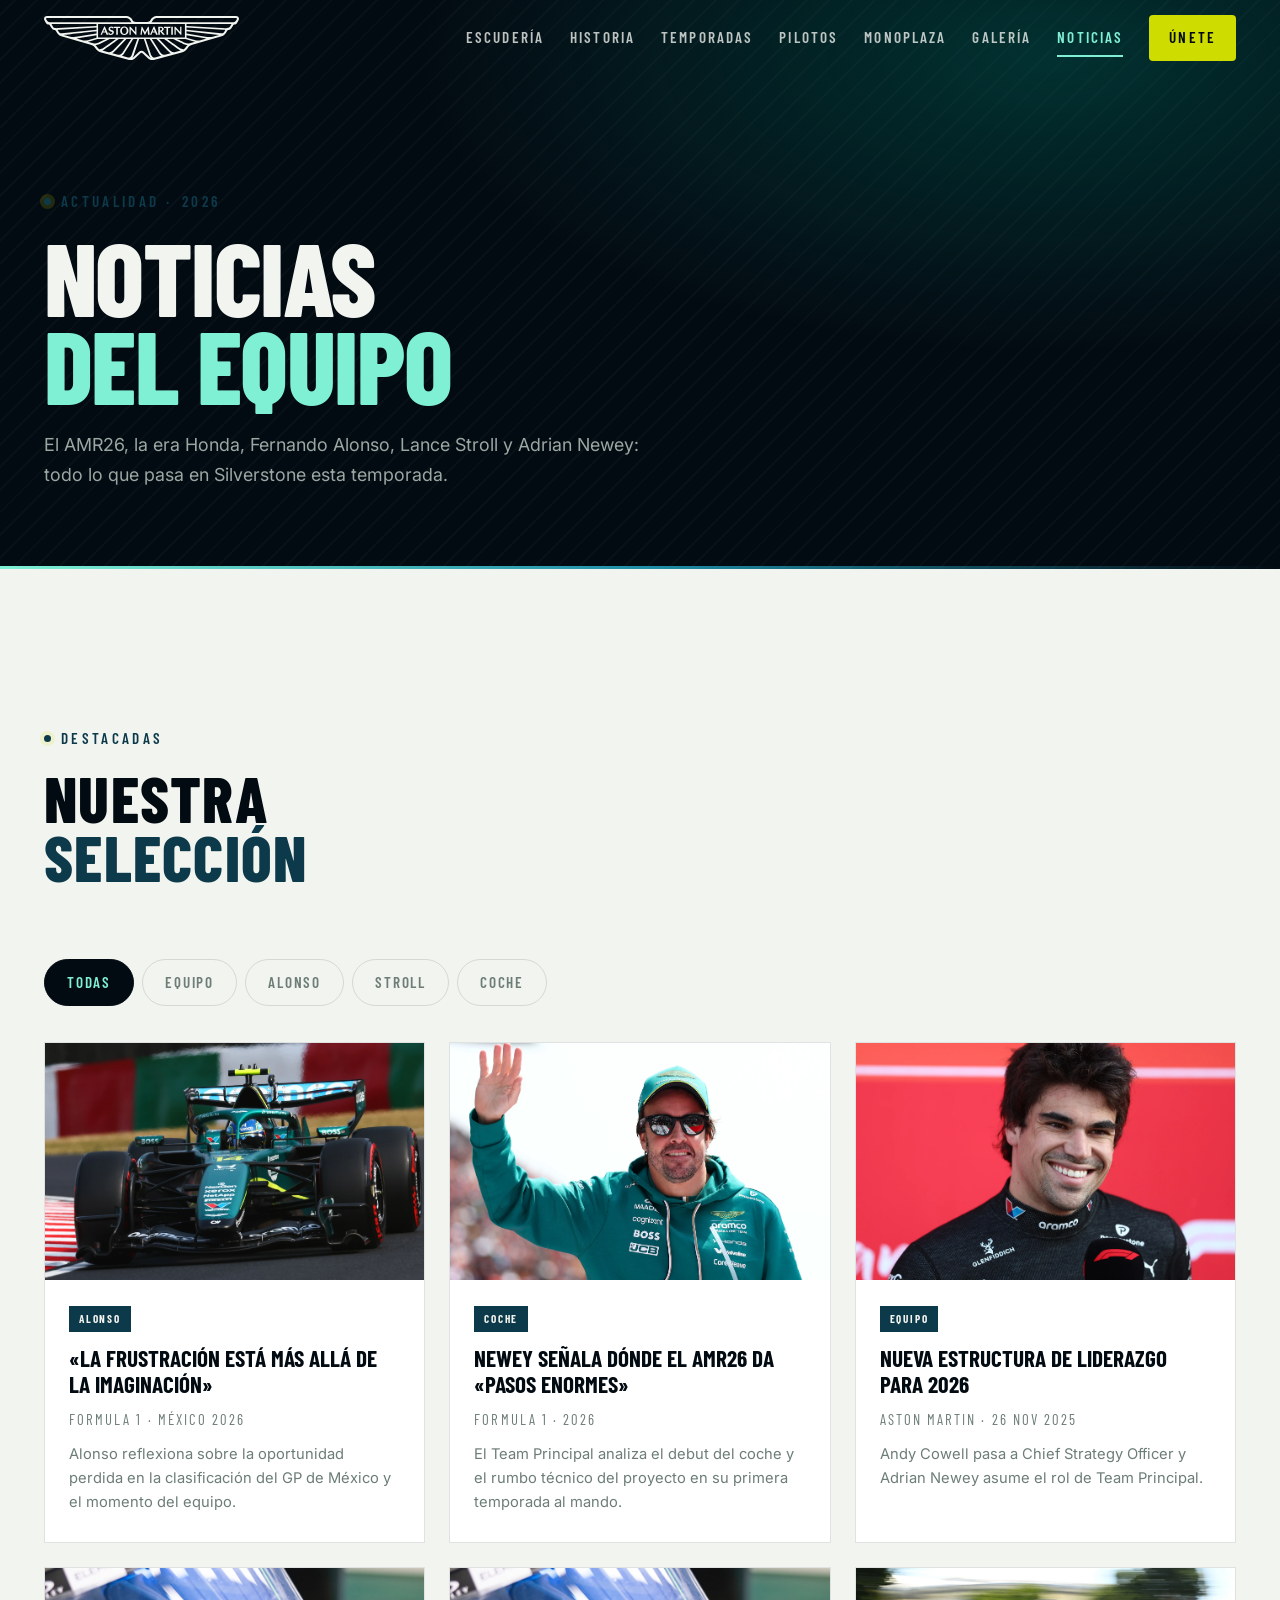
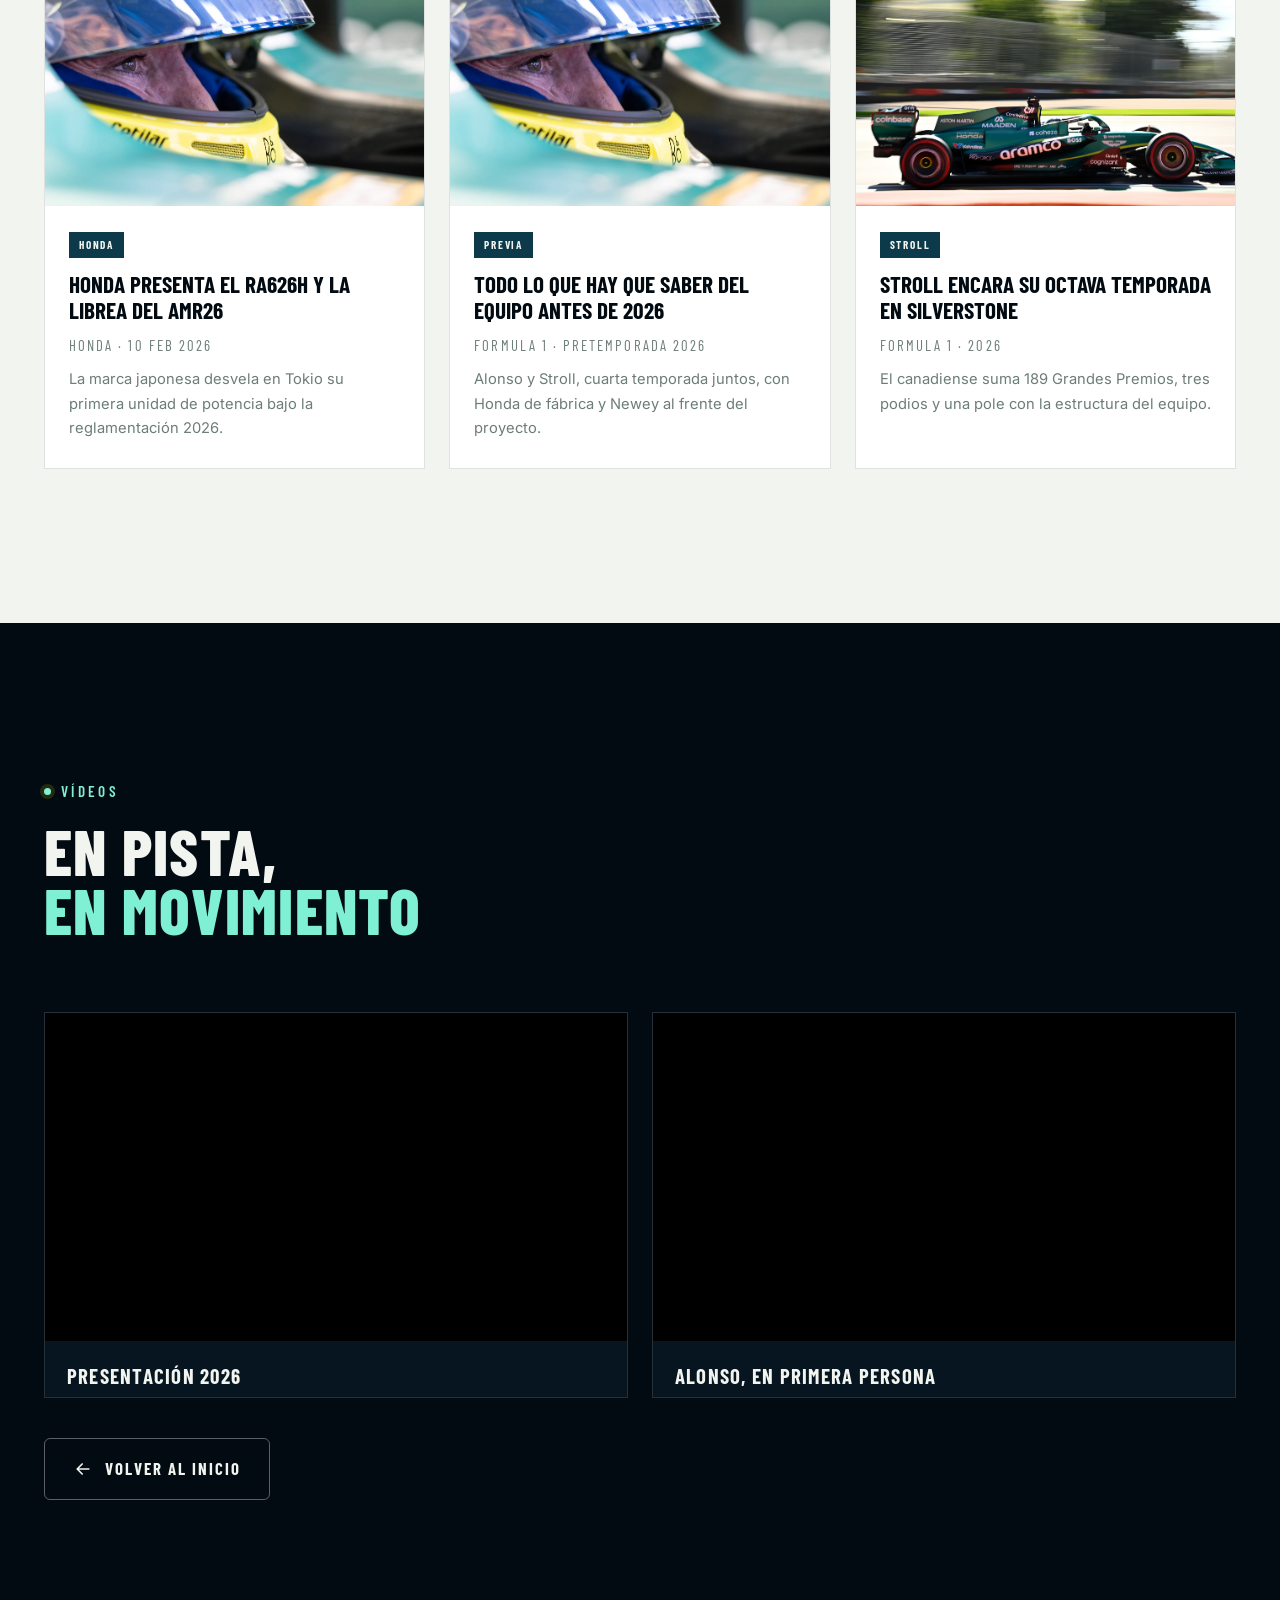
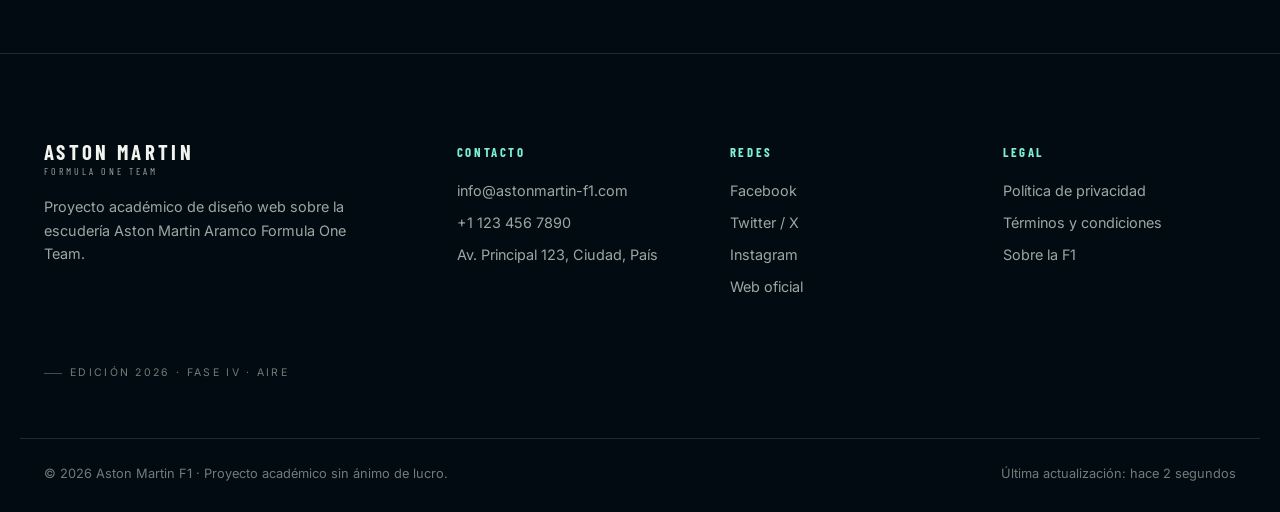
==== src/noticias.html @ 34d88cf3 "Momentos: videos oficiales concretos y sin botones de busqueda" ====
<!doctype html>
<html lang="es">
  <head>
    <meta charset="UTF-8" />
    <meta name="viewport" content="width=device-width, initial-scale=1.0" />
    <meta name="theme-color" content="#04120F" />
    <meta
      name="description"
      content="Actualidad de Aston Martin en la Fórmula 1 2026: el AMR26, Fernando Alonso, Lance Stroll, Honda y Adrian Newey."
    />
    <link rel="canonical" href="https://astonmartin-f1-team.vercel.app/noticias.html" />
    <meta property="og:type" content="website" />
    <meta property="og:site_name" content="Aston Martin F1 Team" />
    <meta property="og:locale" content="es_ES" />
    <meta property="og:title" content="Noticias 2026 — Aston Martin F1 Team" />
    <meta property="og:description" content="Últimas noticias de Aston Martin en Fórmula 1, filtradas por piloto, coche y equipo." />
    <meta property="og:url" content="https://astonmartin-f1-team.vercel.app/noticias.html" />
    <meta property="og:image" content="https://astonmartin-f1-team.vercel.app/imgs/og-portada.jpg" />
    <meta property="og:image:width" content="1200" />
    <meta property="og:image:height" content="630" />
    <meta name="twitter:card" content="summary_large_image" />
    <meta name="twitter:title" content="Noticias 2026 — Aston Martin F1 Team" />
    <meta name="twitter:description" content="Últimas noticias de Aston Martin en Fórmula 1, filtradas por piloto, coche y equipo." />
    <meta name="twitter:image" content="https://astonmartin-f1-team.vercel.app/imgs/og-portada.jpg" />
    <title>Noticias 2026 — Aston Martin F1 Team</title>

    <link rel="preconnect" href="https://fonts.googleapis.com" />
    <link rel="preconnect" href="https://fonts.gstatic.com" crossorigin />
    <link
      href="https://fonts.googleapis.com/css2?family=Barlow+Condensed:ital,wght@0,400;0,600;0,700;0,800;1,700&family=Inter:wght@300;400;500;600;700&family=Archivo:wght@400;600;700;800;900&display=swap"
      rel="stylesheet"
    />
    <link rel="stylesheet" href="../estilos/index.css?v=20261113152651" />
    <link rel="stylesheet" href="../estilos/temas.css?v=20261113152651" />
    <link rel="stylesheet" href="../estilos/temporadas.css?v=20261113152651" />
    <link rel="stylesheet" href="../estilos/layout-b.css?v=20261113152651" />
    <link rel="icon" type="image/svg+xml" href="../imgs/am-favicon.svg?v=20261113152651" />
    <link rel="icon" type="image/png" sizes="32x32" href="../imgs/am-favicon-32.png?v=20261113152651" />
    <link rel="apple-touch-icon" sizes="180x180" href="../imgs/am-favicon-180.png?v=20261113152651" />
    <script src="../js/edicion.js?v=20261113152651"></script>
  </head>

  <body class="page-news">
    <a class="skip-link" href="#contenido">Saltar al contenido</a>

    <header class="site-header is-scrolled" id="siteHeader">
      <div class="nav-inner">
        <a class="brand" href="/" aria-label="Aston Martin F1, inicio">
          <svg class="brand-logo" viewBox="0 0 769.93 174.48" role="img" aria-label="Aston Martin Aramco Formula One Team"><path d="M757.67,0H447.76C442.17,0,434.34-.1,426,8.2c-7.87,7.87-5.5,15.63-18.47,15.63H362.36c-13,0-10.59-7.76-18.47-15.63C335.59-.1,327.76,0,322.17,0H12.26C1.63,0-3,9.43,2,17.83l5.6,9.32c3,5.12,6.94,5.92,9.82,6.49,2.66.54,4.27.86,6.33,4.47l4.92,8.65c3.79,7,8.36,7.91,11.7,8.54,2.68.51,5.08.72,8.37,6.72,3.57,6.49,8.39,14.7,19.69,18.06l115.78,33.77c12,3.9,15.12,8.31,18.67,13.42,1.86,2.67,7.6,12.33,23.2,16.53l110.1,29.75c10.33,2.79,17.55-1.16,22.56-5.6l20-18.9c5.12-4.85,7.31-4.85,12.43,0l20,18.9c5,4.44,12.23,8.39,22.56,5.6l110.1-29.75c15.61-4.2,21.34-13.86,23.2-16.53,3.56-5.11,6.63-9.52,18.67-13.42L701.46,80.08c11.31-3.36,16.13-11.57,19.69-18.06,3.3-6,5.69-6.21,8.37-6.72,3.34-.63,7.91-1.5,11.7-8.54l4.92-8.65c2.06-3.61,3.67-3.93,6.33-4.47,2.89-.57,6.84-1.37,9.83-6.49l5.59-9.32C772.94,9.43,768.3,0,757.67,0M12.41,19.22l-3.36-5.6c-1-1.69-1.67-5.44,3.13-5.44h310c6.26,0,13.31-.08,20.11,11.77A39.85,39.85,0,0,0,345.54,25H31.45c-12.78,0-15.25.07-19-5.79M213.47,31.28h343V85h-343ZM37,44.53C34.1,41.63,32.2,35.64,29.57,32l177.73-.74v7.8L56.89,47.84C45.26,48.61,40.43,48,37,44.53M60.27,65a52.06,52.06,0,0,1-4.33-6.88,32,32,0,0,0-2-3.18c2.17-.11,2.57-.17,6.59-.42L207.3,45.43v8.41L91.36,66.24c-15.6,1.67-26.26,4-31.09-1.27M100,80.76,78.9,74.61C93,72.92,207.3,60.17,207.3,60.17v9.31L132.94,81.41C124.4,82.79,114,84.49,100,80.76m51.5,15L128,88.93c2.18-.3,3.56-.54,6-1L207.3,75.77v10l-27.62,7.83c-.23.06-17.19,5.15-28.18,2.14m35,10.21h0L173,102.05A86.15,86.15,0,0,0,181.5,100l30-8.76H245l-31,14.44c-9.89,3.85-18.66,2.69-27.47.35m30.91,25c-3.74-2.56-5.68-5.34-7.78-8.36a42.09,42.09,0,0,0-6.51-7.8,41.79,41.79,0,0,0,7.3-1.08c3.67-.88,11.7-4.4,11.7-4.4L259.4,91.2h24.82l-48.81,34.58c-7.5,4.86-13.48,6.66-18,5.18m36.82,12-23.89-6.45a53.69,53.69,0,0,0,8.91-4.81c2.48-1.62-.38.41,56.26-40.47h20.74L278,130.29c-6.73,6.88-14.09,14.53-23.81,12.64M292,153.12l-22.48-6.07c6.17-3.58,11.59-9.58,13.7-11.78L325.66,91.2h18.67l-33.84,52.87c-5.58,8.43-12,10.25-18.54,9.05m39.43,10.66-23.93-6.47a29.82,29.82,0,0,0,9.38-9.79S352.3,91.2,352.3,91.2h16.08s-20.83,61-22.28,64.1c-4.15,8.95-8.92,9.63-14.72,8.48m85.23-1.9L396.8,143.11c-8.3-7.86-15.37-7.86-23.67,0l-19.81,18.77a19.82,19.82,0,0,1-4.57,3.11c3.67-4.53,5.8-10.9,7.19-15.1L375.58,91.2h18.78L414,149.89c1.44,4.34,3.56,10.62,7.19,15.1a20.25,20.25,0,0,1-4.57-3.11m21.95,1.9c-5.81,1.15-10.57.47-14.73-8.48-1.45-3.09-22.28-64.1-22.28-64.1h16.08l35.48,56.32a29.94,29.94,0,0,0,9.37,9.79ZM478,153.12c-6.58,1.2-13-.62-18.55-9.05L425.6,91.2h18.68l42.48,44.07c2.11,2.2,7.54,8.2,13.7,11.78Zm37.71-10.19c-9.72,1.89-17.08-5.76-23.81-12.64L453.68,91.2h20.75s53.78,38.85,56.26,40.47a53.18,53.18,0,0,0,8.9,4.81Zm44.61-20.33c-2.11,3-4,5.8-7.79,8.36-4.52,1.48-10.5-.32-18-5.18-2.14-1.38-48.81-34.58-48.81-34.58h24.81s28.7,14.16,37.28,18.12c4.78,2.19,11,5.08,19,5.48a42,42,0,0,0-6.5,7.8M583.43,106h0c-8.82,2.34-17.59,3.5-27.46-.35-3.58-1.39-31-14.44-31-14.44h33.51l30,8.76a86.15,86.15,0,0,0,8.53,2.09L583.43,106m35-10.21c-11,3-28.18-2.14-28.18-2.14l-27.62-7.83v-10L635.92,88c2.47.41,3.85.65,6,1l-23.51,6.85m51.5-15c-14,3.73-24.4,2-32.94.65L562.63,69.48V60.17L691,74.61l-21.1,6.15M714,58.09A51,51,0,0,1,709.66,65c-4.82,5.28-15.49,2.94-31.09,1.27L562.63,53.84V45.43l146.74,9.06c4,.25,4.43.31,6.59.42a34,34,0,0,0-2,3.18m16.67-12.54c-5.67,3.62-12.1,2.57-31.2,1.46L562.63,39.08v-7.8l177.71.77c-3.63,5.1-4.67,10.31-9.68,13.5m30.22-31.93-3.36,5.6c-3.79,5.86-6.26,5.8-19,5.79H424.39a37.76,37.76,0,0,0,3.26-5.07c6.8-11.85,13.86-11.77,20.11-11.77h310c4.8,0,4.14,3.75,3.12,5.44M410.82,74.27C410,64.57,409.46,58.85,409,55a202.33,202.33,0,0,0-9.57,18.85h-2.09c-5.2-10.63-5.82-11.85-7.3-14.63-.49-.91-1.08-2-2.11-4-.43,3.83-1.23,11.37-1.79,19.1H380.8c1.55-11.18,4-30.17,4.21-31.77h3.25s7.68,15.35,11,21.12c3.89-7.12,6.42-12.22,11.42-21.12h2.95c.52,4.58,2.21,19.12,3.78,31.77ZM508.77,42.5h-6.3V74.27h6.3ZM489.88,74.27V47.21a75.68,75.68,0,0,1,9.45.66V42.5H473.72v5.35a90.43,90.43,0,0,1,9.89-.64V74.27Zm-198.36,0V47.21a75.52,75.52,0,0,1,9.45.66V42.5h-25.6v5.35a90.4,90.4,0,0,1,9.88-.64V74.27Zm73.51,0V42.5h-5V63L341.14,42.5h-3.53V74.27h5V52.79l19.23,21.48Zm-110.6-9v7.09a14.7,14.7,0,0,0,8.65,2.67c6.85,0,12.92-3.85,12.92-10.4a8.58,8.58,0,0,0-5.43-8.09c-4-1.81-6.56-2.22-8.33-3.71-3.14-2.65-.59-6.88,3.69-6.88,1.3,0,4.46.34,5.37,3.52h2.34V43.7a19,19,0,0,0-7.92-2,11.79,11.79,0,0,0-7,2.22c-4.85,3.55-6.19,10.76.68,14.89,4.31,2.58,10.21,2.29,10.36,7,.1,3.5-3.24,4.79-5.73,4.79-5,0-6.55-4.39-7-5.27Zm-.16,9L240.34,41.86H237.7L223.27,74.27h6a88.44,88.44,0,0,1,3.09-8.92h11.3c1.42,3.48,2.51,6.6,3.34,8.92Zm-20.2-13.1c.69-1.61.81-1.89,3.92-9.23,3,7,3.27,7.48,4,9.23Zm99.43-2.78c0-11.22-8.34-17-16.49-17s-16.5,5.71-16.5,17,8.34,17,16.5,17,16.49-5.71,16.49-17M317,71.15h0c-5,0-9.53-4.72-9.53-12.76,0-8.39,4.79-12.77,9.53-12.77h0c4.74,0,9.54,4.38,9.54,12.77s-4.8,12.76-9.54,12.76Zm134.15,3.12h6.27V61.18H459L469.6,74.27h7.78l-11.88-14a12,12,0,0,0,4.21-2.63,8.78,8.78,0,0,0,0-12.47c-1.85-1.86-4-2.93-9.43-2.93,0,0-7.25.07-9.12.2Zm6.25-27.94a16.56,16.56,0,0,1,2.15-.15c6.45,0,6.66,4.81,6.65,5.45,0,3.31-3,6.38-8.8,5.37Zm-7.86,27.94L435.62,41.86H433L418.55,74.27h6a88.44,88.44,0,0,1,3.09-8.92h11.3c1.42,3.48,2.52,6.6,3.35,8.92Zm-20.2-13.1c.69-1.61.81-1.89,3.92-9.23,3,7,3.28,7.48,4,9.23Zm113.26,13.1V42.5h-5V63L518.72,42.5h-3.53V74.27h5V52.79l19.23,21.48Z" fill="currentColor"></path></svg>
        </a>

        <nav class="nav-links" id="navLinks" aria-label="Navegación principal">
          <a href="index.html#escuderia">Escudería</a>
          <a href="index.html#historia">Historia</a>
          <a href="index.html#temporadas">Temporadas</a>
          <a href="index.html#pilotos">Pilotos</a>
          <a href="index.html#monoplaza">Monoplaza</a>
          <a href="index.html#galeria">Galería</a>
          <a href="noticias.html" class="is-current">Noticias</a>
          <a class="nav-cta" href="registro.html">Únete</a>
        </nav>

        <button
          class="nav-toggle"
          id="navToggle"
          aria-label="Abrir menú"
          aria-expanded="false"
          aria-controls="navLinks"
        >
          <span></span><span></span><span></span>
        </button>
      </div>
      <div class="scroll-progress" id="scrollProgress" aria-hidden="true"></div>
    </header>

    <main id="contenido">
      <section class="page-hero">
        <div class="wrap">
          <p class="eyebrow"><span class="dot"></span> Actualidad · <span data-year>2026</span></p>
          <h1 class="page-title">Noticias<br /><span class="accent">del equipo</span></h1>
          <p class="page-lead">
            El AMR26, la era Honda, Fernando Alonso, Lance Stroll y Adrian Newey:
            todo lo que pasa en Silverstone esta temporada.
          </p>
        </div>
        <div class="page-hero-line" aria-hidden="true"></div>
      </section>

      <!-- Titulares en directo (API) -->
      <section class="section section-tight" id="titulares">
        <div class="wrap">
          <header class="section-head section-head-row">
            <div>
              <p class="eyebrow"><span class="dot"></span> En directo</p>
              <h2 class="section-title">
                Titulares<br />
                <span class="accent">de hoy</span>
              </h2>
            </div>
            <p class="live-sync" id="newsSync">Actualizando…</p>
          </header>

          <div class="news-grid news-grid-page" id="liveNews"></div>

          <p class="cal-legend" id="newsSources">
            Titulares agregados de Marca, AS, Motorsport.com, Mundo Deportivo y
            Autobild. Se actualizan cada 10 minutos.
          </p>
        </div>
      </section>

      <section class="section section-tight">
        <div class="wrap">
          <header class="section-head">
            <p class="eyebrow reveal"><span class="dot"></span> Destacadas</p>
            <h2 class="section-title reveal">
              Nuestra<br />
              <span class="accent">selección</span>
            </h2>
          </header>

          <div class="filters" role="group" aria-label="Filtrar noticias">
            <button class="filter is-active" data-filter="all">Todas</button>
            <button class="filter" data-filter="equipo">Equipo</button>
            <button class="filter" data-filter="alonso">Alonso</button>
            <button class="filter" data-filter="stroll">Stroll</button>
            <button class="filter" data-filter="coche">Coche</button>
          </div>

          <div class="news-grid news-grid-page" id="newsGrid">
            <article class="news-card reveal" data-cat="alonso">
              <div class="news-media">
                <img src="../imgs/2026/alonso-japon.webp" alt="Alonso con el AMR26 en Japón" loading="lazy" />
              </div>
              <div class="news-body">
                <span class="news-tag">Alonso</span>
                <h3>
                  <a
                    href="https://www.formula1.com/en/latest/article/frustration-is-beyond-imagination-alonso-reflects-on-missed-opportunity-for-aston-martin-in-mexico-city-gp-qualifying.2FmjSG4Ad82g6zMsw4TJgE"
                    target="_blank"
                    rel="noopener"
                    >«La frustración está más allá de la imaginación»</a
                  >
                </h3>
                <p class="news-meta">Formula 1 · México 2026</p>
                <p>
                  Alonso reflexiona sobre la oportunidad perdida en la
                  clasificación del GP de México y el momento del equipo.
                </p>
              </div>
            </article>

            <article class="news-card reveal" data-cat="coche">
              <div class="news-media">
                <img src="../imgs/2026/alonso-japon-2.webp" alt="Aston Martin AMR26 en Suzuka" loading="lazy" />
              </div>
              <div class="news-body">
                <span class="news-tag">Coche</span>
                <h3>
                  <a
                    href="https://www.formula1.com/en/latest/article/newey-pinpoints-where-aston-martin-are-making-huge-strides-after-emotional.1u2ZnGd3GheUFF5RAbvcMm"
                    target="_blank"
                    rel="noopener"
                    >Newey señala dónde el AMR26 da «pasos enormes»</a
                  >
                </h3>
                <p class="news-meta">Formula 1 · 2026</p>
                <p>
                  El Team Principal analiza el debut del coche y el rumbo técnico
                  del proyecto en su primera temporada al mando.
                </p>
              </div>
            </article>

            <article class="news-card reveal" data-cat="equipo">
              <div class="news-media">
                <img src="../imgs/2026/stroll-china.webp" alt="Stroll en China 2026" loading="lazy" />
              </div>
              <div class="news-body">
                <span class="news-tag">Equipo</span>
                <h3>
                  <a
                    href="https://www.astonmartinf1.com/en-GB/news/announcement/aston-martin-aramco-announces-changes-to-leadership-structure"
                    target="_blank"
                    rel="noopener"
                    >Nueva estructura de liderazgo para 2026</a
                  >
                </h3>
                <p class="news-meta">Aston Martin · 26 nov 2025</p>
                <p>
                  Andy Cowell pasa a Chief Strategy Officer y Adrian Newey asume
                  el rol de Team Principal.
                </p>
              </div>
            </article>

            <article class="news-card reveal" data-cat="coche">
              <div class="news-media">
                <img src="../imgs/2026/alonso-australia.webp" alt="AMR26 en Australia" loading="lazy" />
              </div>
              <div class="news-body">
                <span class="news-tag">Honda</span>
                <h3>
                  <a
                    href="https://global.honda/en/topics/2026/c_2026-02-10eng.html"
                    target="_blank"
                    rel="noopener"
                    >Honda presenta el RA626H y la librea del AMR26</a
                  >
                </h3>
                <p class="news-meta">Honda · 10 feb 2026</p>
                <p>
                  La marca japonesa desvela en Tokio su primera unidad de potencia
                  bajo la reglamentación 2026.
                </p>
              </div>
            </article>

            <article class="news-card reveal" data-cat="equipo">
              <div class="news-media">
                <img src="../imgs/2026/alonso-australia.webp" alt="Alonso con el AMR26 en Australia 2026" loading="lazy" />
              </div>
              <div class="news-body">
                <span class="news-tag">Previa</span>
                <h3>
                  <a
                    href="https://www.formula1.com/en/latest/article/team-preview-aston-martin-all-you-need-to-know-about-the-team-ahead-of-the.2JzjmMD0JC1omDty4QBOZ2"
                    target="_blank"
                    rel="noopener"
                    >Todo lo que hay que saber del equipo antes de 2026</a
                  >
                </h3>
                <p class="news-meta">Formula 1 · Pretemporada 2026</p>
                <p>
                  Alonso y Stroll, cuarta temporada juntos, con Honda de fábrica y
                  Newey al frente del proyecto.
                </p>
              </div>
            </article>

            <article class="news-card reveal" data-cat="stroll">
              <div class="news-media">
                <img src="../imgs/2026/stroll-australia.webp" alt="Lance Stroll en Australia 2026" loading="lazy" />
              </div>
              <div class="news-body">
                <span class="news-tag">Stroll</span>
                <h3>
                  <a
                    href="https://www.formula1.com/en/teams/aston-martin"
                    target="_blank"
                    rel="noopener"
                    >Stroll encara su octava temporada en Silverstone</a
                  >
                </h3>
                <p class="news-meta">Formula 1 · 2026</p>
                <p>
                  El canadiense suma 189 Grandes Premios, tres podios y una pole
                  con la estructura del equipo.
                </p>
              </div>
            </article>
          </div>

          <p class="empty-state" id="emptyState" hidden>
            No hay noticias en esta categoría.
          </p>
        </div>
      </section>

      <section class="section section-dark" id="videos">
        <div class="wrap">
          <header class="section-head">
            <p class="eyebrow reveal"><span class="dot"></span> Vídeos</p>
            <h2 class="section-title reveal">
              En pista,<br />
              <span class="accent">en movimiento</span>
            </h2>
          </header>

          <div class="video-grid" id="videoGrid">
            <div class="video-card reveal">
              <div class="video-embed">
                <iframe
                  src="https://www.youtube-nocookie.com/embed/4hWYgatg4TU?rel=0&modestbranding=1"
                  title="Aston Martin Aramco F1 Team 2026 Season Launch"
                  loading="lazy"
                  allow="accelerometer; autoplay; clipboard-write; encrypted-media; gyroscope; picture-in-picture"
                  allowfullscreen
                ></iframe>
              </div>
              <h3>Presentación 2026</h3>
            </div>

            <div class="video-card reveal">
              <div class="video-embed">
                <iframe
                  src="https://www.youtube-nocookie.com/embed/e6MvQsOKEk8?rel=0&modestbranding=1"
                  title="A message from Fernando | Aston Martin Aramco Formula One Team"
                  loading="lazy"
                  allow="accelerometer; autoplay; clipboard-write; encrypted-media; gyroscope; picture-in-picture"
                  allowfullscreen
                ></iframe>
              </div>
              <h3>Alonso, en primera persona</h3>
            </div>
          </div>

          <a class="btn btn-ghost back-home" href="/">
            <svg viewBox="0 0 24 24" aria-hidden="true"><path d="M19 12H5M11 18l-6-6 6-6" /></svg>
            Volver al inicio
          </a>
        </div>
      </section>
    </main>

    <footer class="site-footer">
      <div class="wrap footer-grid">
        <div class="footer-brand">
          <span class="brand-text">
            <strong>ASTON MARTIN</strong>
            <em>FORMULA ONE TEAM</em>
          </span>
          <p>
            Proyecto académico de diseño web sobre la escudería Aston Martin
            Aramco Formula One Team.
          </p>
        </div>

        <div class="footer-col">
          <h3>Contacto</h3>
          <ul>
            <li><a href="mailto:info@astonmartin-f1.com">info@astonmartin-f1.com</a></li>
            <li>+1 123 456 7890</li>
            <li>Av. Principal 123, Ciudad, País</li>
          </ul>
        </div>

        <div class="footer-col">
          <h3>Redes</h3>
          <ul>
            <li><a href="https://www.facebook.com/astonmartinf1" target="_blank" rel="noopener">Facebook</a></li>
            <li><a href="https://twitter.com/astonmartinf1" target="_blank" rel="noopener">Twitter / X</a></li>
            <li><a href="https://www.instagram.com/astonmartinf1/" target="_blank" rel="noopener">Instagram</a></li>
            <li><a href="https://www.astonmartinf1.com/en-GB/" target="_blank" rel="noopener">Web oficial</a></li>
          </ul>
        </div>

        <div class="footer-col">
          <h3>Legal</h3>
          <ul>
            <li><a href="../docs/Politica de privacidad.txt" download>Política de privacidad</a></li>
            <li><a href="../docs/Terminos y condiciones.txt" download>Términos y condiciones</a></li>
            <li><a href="https://es.wikipedia.org/wiki/F%C3%B3rmula_1" target="_blank" rel="noopener">Sobre la F1</a></li>
          </ul>
        </div>
      </div>

      <div class="wrap footer-bottom">
        <p>&copy; <span data-year>2026</span> Aston Martin F1 · Proyecto académico sin ánimo de lucro.</p>
        <p id="ultima-actualización">Última actualización: hace 0 segundos</p>
      </div>
    </footer>

    <button class="to-top" id="toTop" aria-label="Volver arriba">
      <svg viewBox="0 0 24 24" aria-hidden="true"><path d="M12 19V5M6 11l6-6 6 6" /></svg>
    </button>

    <script src="../js/f1-data.js?v=20261113152651"></script>
    <script src="../js/index.js?v=20261113152651"></script>
    <script src="../js/rotation.js?v=20261113152651"></script>
  </body>
</html>
---- estilos/index.css ----
/* =========================================================
   ASTON MARTIN F1 TEAM — hoja de estilos principal
   ========================================================= */

/* ---------- 1. Tokens ---------- */
:root {
  --green: #00594f;
  --green-2: #00786a;
  --green-3: #00a08c;
  --lime: #cedc00;
  --lime-soft: #e4ef6a;
  --ink: #04120f;
  --ink-2: #071a16;
  --ink-3: #0c2620;
  --paper: #f2f4ef;
  --white: #ffffff;
  --muted: #9aa8a3;
  --muted-2: #6d7d78;
  --muted-ink: #4a5a56;
  --line: rgba(255, 255, 255, 0.12);
  --line-dark: rgba(4, 18, 15, 0.12);

  --font-display: "Barlow Condensed", "Arial Narrow", Impact, sans-serif;
  --font-body: "Inter", system-ui, -apple-system, "Segoe UI", sans-serif;

  --wrap: 1240px;
  --radius: 4px;
  --ease: cubic-bezier(0.22, 1, 0.36, 1);
  --header-h: 76px;
}

/* ---------- 2. Reset ---------- */
*,
*::before,
*::after {
  box-sizing: border-box;
}

html {
  scroll-behavior: smooth;
  scroll-padding-top: calc(var(--header-h) + 12px);
  -webkit-text-size-adjust: 100%;
}

body {
  margin: 0;
  background: var(--ink);
  color: var(--paper);
  font-family: var(--font-body);
  font-size: 16px;
  line-height: 1.65;
  font-weight: 400;
  overflow-x: hidden;
  -webkit-font-smoothing: antialiased;
}

img,
svg,
iframe {
  display: block;
  max-width: 100%;
}

img {
  height: auto;
}

a {
  color: inherit;
  text-decoration: none;
}

button {
  font: inherit;
  color: inherit;
  background: none;
  border: 0;
  cursor: pointer;
}

ul,
ol,
dl,
dd {
  margin: 0;
  padding: 0;
  list-style: none;
}

h1,
h2,
h3,
h4,
p {
  margin: 0;
}

::selection {
  background: var(--lime);
  color: var(--ink);
}

:focus-visible {
  outline: 2px solid var(--lime);
  outline-offset: 3px;
}

.skip-link {
  position: fixed;
  top: -100px;
  left: 16px;
  z-index: 200;
  padding: 12px 20px;
  background: var(--lime);
  color: var(--ink);
  font-weight: 700;
  transition: top 0.2s;
}

.skip-link:focus {
  top: 12px;
}

/* ---------- 3. Utilidades ---------- */
.wrap {
  width: 100%;
  max-width: var(--wrap);
  margin-inline: auto;
  padding-inline: 24px;
}

.section {
  position: relative;
  padding: clamp(72px, 10vw, 140px) 0;
  background: var(--paper);
  color: var(--ink);
}

.section-dark {
  background: var(--ink);
  color: var(--paper);
}

.section-head {
  max-width: 820px;
  margin-bottom: clamp(40px, 6vw, 72px);
}

.section-head-row {
  display: flex;
  align-items: flex-end;
  justify-content: space-between;
  gap: 32px;
  max-width: none;
}

.eyebrow {
  display: inline-flex;
  align-items: center;
  gap: 10px;
  margin-bottom: 18px;
  font-family: var(--font-display);
  font-size: 0.95rem;
  font-weight: 600;
  letter-spacing: 0.22em;
  text-transform: uppercase;
  color: var(--green);
}

.section-dark .eyebrow,
.hero .eyebrow,
.cta-band .eyebrow {
  color: var(--lime);
}

.eyebrow .dot {
  width: 7px;
  height: 7px;
  background: currentColor;
  border-radius: 50%;
  box-shadow: 0 0 0 4px rgba(206, 220, 0, 0.15);
}

.section-title {
  font-family: var(--font-display);
  font-size: clamp(2.2rem, 5vw, 4.2rem);
  font-weight: 800;
  line-height: 0.92;
  letter-spacing: -0.01em;
  text-transform: uppercase;
}

.section-title .accent {
  color: var(--green);
}

.section-dark .section-title .accent {
  color: var(--lime);
}

.section-lead {
  max-width: 62ch;
  margin-top: 24px;
  font-size: clamp(1rem, 1.4vw, 1.12rem);
  color: var(--muted-2);
}

.section-dark .section-lead {
  color: var(--muted);
}

/* ---------- 4. Botones ---------- */
.btn {
  display: inline-flex;
  align-items: center;
  justify-content: center;
  gap: 12px;
  padding: 16px 28px;
  border: 1px solid transparent;
  border-radius: var(--radius);
  font-family: var(--font-display);
  font-size: 1.05rem;
  font-weight: 700;
  letter-spacing: 0.12em;
  text-transform: uppercase;
  transition: transform 0.25s var(--ease), background 0.25s, color 0.25s,
    border-color 0.25s;
}

.btn svg {
  width: 20px;
  height: 20px;
  fill: none;
  stroke: currentColor;
  stroke-width: 2;
  stroke-linecap: round;
  stroke-linejoin: round;
  transition: transform 0.25s var(--ease);
}

.btn:hover svg {
  transform: translateX(4px);
}

.btn-primary {
  background: var(--lime);
  color: var(--ink);
}

.btn-primary:hover {
  background: var(--lime-soft);
  transform: translateY(-2px);
}

.btn-ghost {
  border-color: rgba(255, 255, 255, 0.35);
  color: var(--paper);
  backdrop-filter: blur(6px);
}

.btn-ghost:hover {
  border-color: var(--lime);
  color: var(--lime);
  transform: translateY(-2px);
}

.btn-ghost .play {
  width: 0;
  height: 0;
  border-left: 9px solid currentColor;
  border-top: 6px solid transparent;
  border-bottom: 6px solid transparent;
}

.link-arrow {
  display: inline-flex;
  align-items: center;
  gap: 10px;
  padding-bottom: 6px;
  border-bottom: 1px solid currentColor;
  font-family: var(--font-display);
  font-size: 1rem;
  font-weight: 600;
  letter-spacing: 0.14em;
  text-transform: uppercase;
  white-space: nowrap;
  transition: color 0.2s, gap 0.2s;
}

.link-arrow svg {
  width: 18px;
  height: 18px;
  fill: none;
  stroke: currentColor;
  stroke-width: 2;
  stroke-linecap: round;
  stroke-linejoin: round;
}

.link-arrow:hover {
  color: var(--green);
  gap: 16px;
}

/* ---------- 5. Header ---------- */
.site-header {
  position: fixed;
  inset: 0 0 auto 0;
  z-index: 100;
  transition: background 0.35s, backdrop-filter 0.35s, border-color 0.35s;
  border-bottom: 1px solid transparent;
}

.site-header.is-scrolled {
  background: rgba(4, 18, 15, 0.86);
  backdrop-filter: blur(14px) saturate(140%);
  border-bottom-color: var(--line);
}

.nav-inner {
  display: flex;
  align-items: center;
  justify-content: space-between;
  gap: 24px;
  width: 100%;
  max-width: var(--wrap);
  height: var(--header-h);
  margin-inline: auto;
  padding-inline: 24px;
}

.brand {
  display: flex;
  align-items: center;
  gap: 12px;
  color: var(--paper);
}

/* Logo oficial del equipo (SVG en línea, hereda el color del texto) */
.brand-logo {
  width: 195px;
  height: auto;
  color: var(--paper);
  flex: none;
}

.brand-text {
  display: flex;
  flex-direction: column;
  line-height: 1;
}

.brand-text strong {
  font-family: var(--font-display);
  font-size: 1.15rem;
  font-weight: 700;
  letter-spacing: 0.16em;
}

.brand-text em {
  margin-top: 4px;
  font-family: var(--font-display);
  font-size: 0.62rem;
  font-style: normal;
  letter-spacing: 0.3em;
  color: var(--muted);
}

.nav-links {
  display: flex;
  align-items: center;
  gap: 26px;
}

.nav-links a {
  position: relative;
  font-family: var(--font-display);
  font-size: 0.95rem;
  font-weight: 600;
  letter-spacing: 0.14em;
  text-transform: uppercase;
  color: rgba(242, 244, 239, 0.78);
  transition: color 0.2s;
}

.nav-links a::after {
  content: "";
  position: absolute;
  left: 0;
  bottom: -6px;
  width: 0;
  height: 2px;
  background: var(--lime);
  transition: width 0.25s var(--ease);
}

.nav-links a:hover {
  color: var(--paper);
}

.nav-links a:hover::after {
  width: 100%;
}

.nav-links .nav-cta {
  padding: 10px 20px;
  background: var(--lime);
  color: var(--ink);
  border-radius: var(--radius);
}

.nav-links .nav-cta::after {
  display: none;
}

.nav-links .nav-cta:hover {
  background: var(--lime-soft);
  color: var(--ink);
}

.nav-toggle {
  display: none;
  flex-direction: column;
  gap: 5px;
  padding: 10px;
}

.nav-toggle span {
  display: block;
  width: 26px;
  height: 2px;
  background: var(--paper);
  transition: transform 0.3s var(--ease), opacity 0.2s;
}

.nav-toggle[aria-expanded="true"] span:nth-child(1) {
  transform: translateY(7px) rotate(45deg);
}

.nav-toggle[aria-expanded="true"] span:nth-child(2) {
  opacity: 0;
}

.nav-toggle[aria-expanded="true"] span:nth-child(3) {
  transform: translateY(-7px) rotate(-45deg);
}

.scroll-progress {
  height: 2px;
  width: 0;
  background: linear-gradient(90deg, var(--green-3), var(--lime));
}

/* ---------- 6. Hero ---------- */
.hero {
  position: relative;
  display: flex;
  align-items: center;
  min-height: 100svh;
  padding: calc(var(--header-h) + 24px) 0 clamp(40px, 6vh, 72px);
  overflow: hidden;
  background: var(--ink);
}

.hero-media {
  position: absolute;
  inset: 0;
  z-index: 0;
}

.hero-media img {
  width: 100%;
  height: 100%;
  object-fit: cover;
  object-position: 62% 28%;
  transform: scale(1.08) translate3d(0, 0, 0);
  will-change: transform;
}

/* Líneas de velocidad */
.hero::after {
  content: "";
  position: absolute;
  inset: -10% -20%;
  z-index: 1;
  pointer-events: none;
  background: repeating-linear-gradient(
    100deg,
    transparent 0 60px,
    rgba(206, 220, 0, 0.045) 60px 61px,
    transparent 61px 120px
  );
  animation: speedLines 9s linear infinite;
}

@keyframes speedLines {
  to {
    transform: translateX(-120px);
  }
}

/* Entrada del hero */
.hero-anim {
  opacity: 0;
  transform: translateY(28px);
  animation: heroIn 0.9s var(--ease) var(--d, 0s) forwards;
}

@keyframes heroIn {
  to {
    opacity: 1;
    transform: none;
  }
}

.hero-title .line {
  display: block;
  overflow: hidden;
  padding-bottom: 0.04em;
}

.hero-title .line > span {
  display: block;
  transform: translateY(112%);
  animation: lineUp 1.05s var(--ease) var(--d, 0s) forwards;
}

@keyframes lineUp {
  to {
    transform: translateY(0);
  }
}

.hero-veil {
  position: absolute;
  inset: 0;
  background: linear-gradient(
      100deg,
      rgba(4, 18, 15, 0.97) 0%,
      rgba(4, 18, 15, 0.9) 34%,
      rgba(4, 18, 15, 0.45) 62%,
      rgba(4, 18, 15, 0.7) 100%
    ),
    linear-gradient(0deg, var(--ink) 0%, transparent 32%);
}

.hero-grain {
  position: absolute;
  inset: 0;
  opacity: 0.35;
  background-image: radial-gradient(
    rgba(255, 255, 255, 0.08) 1px,
    transparent 1px
  );
  background-size: 3px 3px;
  mix-blend-mode: overlay;
}

.hero-content {
  position: relative;
  z-index: 2;
  width: 100%;
  max-width: var(--wrap);
  margin-inline: auto;
  padding-inline: 24px;
}

.hero-title {
  font-family: var(--font-display);
  font-size: clamp(3.2rem, min(10vw, 12.5vh), 8.5rem);
  font-weight: 800;
  line-height: 0.82;
  letter-spacing: -0.02em;
  text-transform: uppercase;
}

.hero-title .line {
  display: block;
}

.hero-title .outline {
  color: transparent;
  -webkit-text-stroke: 2px var(--lime);
}

.hero-sub {
  max-width: 44ch;
  margin-top: 22px;
  font-size: clamp(1rem, 1.5vw, 1.2rem);
  color: rgba(242, 244, 239, 0.82);
}

.hero-actions {
  display: flex;
  flex-wrap: wrap;
  gap: 14px;
  margin-top: 28px;
}

.hero-stats {
  display: grid;
  grid-template-columns: repeat(4, minmax(0, 1fr));
  gap: 1px;
  max-width: 720px;
  margin-top: clamp(28px, 4.5vh, 52px);
  background: var(--line);
  border-block: 1px solid var(--line);
}

.hero-stats > div {
  padding: 18px 20px;
  background: rgba(4, 18, 15, 0.55);
  backdrop-filter: blur(4px);
}

.hero-stats dt {
  font-family: var(--font-display);
  font-size: 0.72rem;
  letter-spacing: 0.2em;
  text-transform: uppercase;
  color: var(--muted);
}

.hero-stats dd {
  margin-top: 4px;
  font-family: var(--font-display);
  font-size: clamp(1.6rem, 3vw, 2.2rem);
  font-weight: 700;
  line-height: 1;
  color: var(--lime);
}

.scroll-hint {
  position: absolute;
  left: 50%;
  bottom: 26px;
  z-index: 3;
  width: 26px;
  height: 42px;
  border: 1px solid rgba(255, 255, 255, 0.35);
  border-radius: 20px;
  transform: translateX(-50%);
}

.scroll-hint span {
  position: absolute;
  top: 8px;
  left: 50%;
  width: 4px;
  height: 8px;
  margin-left: -2px;
  background: var(--lime);
  border-radius: 2px;
  animation: scrollDot 1.8s infinite;
}

@keyframes scrollDot {
  0% {
    opacity: 0;
    transform: translateY(0);
  }
  30% {
    opacity: 1;
  }
  100% {
    opacity: 0;
    transform: translateY(16px);
  }
}

/* ---------- 7. Marquee ---------- */
.marquee {
  overflow: hidden;
  padding: 16px 0;
  background: var(--lime);
  color: var(--ink);
  border-block: 1px solid rgba(4, 18, 15, 0.15);
}

.marquee-track {
  display: flex;
  align-items: center;
  gap: 28px;
  width: max-content;
  animation: marquee 34s linear infinite;
}

.marquee-track span {
  font-family: var(--font-display);
  font-size: 1.05rem;
  font-weight: 700;
  letter-spacing: 0.2em;
  white-space: nowrap;
}

.marquee-track i {
  font-style: normal;
  font-size: 0.7rem;
  opacity: 0.6;
}

@keyframes marquee {
  to {
    transform: translateX(-50%);
  }
}

/* ---------- 8. Escudería ---------- */
.cards-3 {
  display: grid;
  grid-template-columns: repeat(3, minmax(0, 1fr));
  gap: 1px;
  background: var(--line-dark);
  border: 1px solid var(--line-dark);
}

.card {
  position: relative;
  padding: 40px 32px 44px;
  background: var(--paper);
  transition: background 0.3s, transform 0.3s var(--ease);
}

.card:hover {
  background: var(--white);
  transform: translateY(-4px);
}

.card-num {
  display: block;
  margin-bottom: 28px;
  font-family: var(--font-display);
  font-size: 0.85rem;
  font-weight: 700;
  letter-spacing: 0.2em;
  color: var(--green);
}

.card h3 {
  font-family: var(--font-display);
  font-size: 1.9rem;
  font-weight: 700;
  line-height: 1;
  text-transform: uppercase;
}

.card p {
  margin-top: 14px;
  font-size: 0.95rem;
  color: var(--muted-2);
}

.stat-band {
  display: grid;
  grid-template-columns: repeat(4, minmax(0, 1fr));
  gap: 24px;
  margin-top: clamp(48px, 7vw, 88px);
  padding-top: 40px;
  border-top: 1px solid var(--line-dark);
}

.stat strong {
  display: block;
  font-family: var(--font-display);
  font-size: clamp(2.6rem, 5vw, 4rem);
  font-weight: 800;
  line-height: 1;
  color: var(--green);
}

.stat span {
  display: block;
  margin-top: 8px;
  font-family: var(--font-display);
  font-size: 0.8rem;
  letter-spacing: 0.18em;
  text-transform: uppercase;
  color: var(--muted-2);
}

/* ---------- 9. Timeline (carrusel horizontal) ---------- */
.timeline {
  display: flex;
  gap: 12px;
  padding-bottom: 14px;
  overflow-x: auto;
  scroll-snap-type: x mandatory;
  scrollbar-width: thin;
  scrollbar-color: var(--green-2) transparent;
}

.timeline::-webkit-scrollbar {
  height: 6px;
}

.timeline::-webkit-scrollbar-thumb {
  background: var(--green-2);
}

.timeline li {
  position: relative;
  display: flex;
  flex: 0 0 300px;
  flex-direction: column;
  gap: 10px;
  padding: 26px 24px 24px;
  background: var(--ink-2);
  border: 1px solid var(--line);
  scroll-snap-align: start;
  transition: border-color 0.25s, transform 0.25s var(--ease);
}

.timeline li::before {
  content: "";
  position: absolute;
  inset: 0 auto 0 0;
  width: 3px;
  background: var(--lime);
  opacity: 0;
  transition: opacity 0.25s;
}

.timeline li:hover {
  border-color: var(--green-2);
  transform: translateY(-3px);
}

.timeline li:hover::before {
  opacity: 1;
}

.tl-year {
  font-family: var(--font-display);
  font-size: 1.9rem;
  font-weight: 800;
  line-height: 1;
  color: var(--lime);
}

.tl-body h3 {
  font-family: var(--font-display);
  font-size: 1.15rem;
  font-weight: 700;
  letter-spacing: 0.02em;
  text-transform: uppercase;
}

.tl-body p {
  margin-top: 8px;
  color: var(--muted);
  font-size: 0.9rem;
  line-height: 1.55;
}

/* ---------- 10. Tabs / temporadas ---------- */
.tabs {
  display: flex;
  flex-wrap: wrap;
  gap: 20px;
  margin-bottom: 32px;
}

.tab {
  padding: 12px 26px;
  border: 1px solid var(--line-dark);
  border-radius: var(--radius);
  font-family: var(--font-display);
  font-size: 1.1rem;
  font-weight: 700;
  letter-spacing: 0.1em;
  color: var(--muted-ink);
  transition: all 0.25s;
}

.tab:hover {
  border-color: var(--green);
  color: var(--green);
}

.tab.is-active {
  background: var(--green);
  border-color: var(--green);
  color: var(--paper);
}

.tab-panel {
  animation: fadeUp 0.45s var(--ease);
}

@keyframes fadeUp {
  from {
    opacity: 0;
    transform: translateY(12px);
  }
}

.panel-grid {
  display: grid;
  grid-template-columns: 1.6fr 1fr;
  gap: clamp(24px, 3vw, 48px);
  padding: 0 0 0 clamp(18px, 2vw, 26px);
  background: transparent;
  border: 0;
  border-left: 3px solid var(--brand-lime);
}

.panel-grid h3 {
  font-family: var(--font-display);
  font-size: clamp(1.8rem, 3vw, 2.6rem);
  font-weight: 800;
  text-transform: uppercase;
  line-height: 1;
  margin-bottom: 18px;
}

.panel-grid p {
  color: var(--muted-2);
  font-size: 0.98rem;
}

.panel-grid p + p {
  margin-top: 14px;
}

.panel-facts {
  display: grid;
  align-content: start;
  gap: 1px;
  background: var(--line-dark);
  border: 1px solid var(--line-dark);
}

.panel-facts li {
  display: flex;
  align-items: baseline;
  justify-content: space-between;
  gap: 16px;
  padding: 14px 18px;
  background: var(--paper);
}

.panel-facts span {
  font-family: var(--font-display);
  font-size: 0.78rem;
  letter-spacing: 0.16em;
  text-transform: uppercase;
  color: var(--muted-2);
}

.panel-facts strong {
  font-family: var(--font-display);
  font-size: 1.05rem;
  letter-spacing: 0.04em;
  text-align: right;
}

.table-wrap {
  margin-top: clamp(26px, 3.5vw, 44px);
  overflow-x: auto;
  border: 1px solid var(--line-dark);
}

.data-table {
  width: 100%;
  min-width: 640px;
  border-collapse: collapse;
  font-size: 0.95rem;
}

.data-table caption {
  padding: 16px 18px;
  text-align: left;
  font-family: var(--font-display);
  font-size: 0.8rem;
  letter-spacing: 0.18em;
  text-transform: uppercase;
  color: var(--muted-2);
  background: var(--white);
  border-bottom: 1px solid var(--line-dark);
}

.data-table th {
  padding: 14px 18px;
  text-align: left;
  font-family: var(--font-display);
  font-size: 0.78rem;
  font-weight: 700;
  letter-spacing: 0.16em;
  text-transform: uppercase;
  color: var(--paper);
  background: var(--green);
}

.data-table td {
  padding: 14px 18px;
  border-bottom: 1px solid var(--line-dark);
  color: var(--muted-2);
}

.data-table tbody tr:last-child td {
  border-bottom: 0;
}

.data-table tbody tr:hover td {
  background: var(--white);
  color: var(--ink);
}

.data-table tbody tr.is-live td {
  background: rgba(0, 89, 79, 0.07);
  color: var(--ink);
  font-weight: 500;
}

/* Temporadas antiguas plegadas: se muestran las 4 más recientes */
#seasonsBody tr[data-extra] {
  display: none;
}

#seasonsBody.is-expanded tr[data-extra] {
  display: table-row;
}

.table-more {
  display: block;
  width: 100%;
  padding: 14px 18px;
  border: 1px solid var(--line);
  border-top: 0;
  background: var(--ink-2);
  color: var(--paper);
  font-family: var(--font-display);
  font-size: 0.78rem;
  font-weight: 600;
  letter-spacing: 0.16em;
  text-transform: uppercase;
  cursor: pointer;
  transition: background 0.2s, color 0.2s;
}

.table-more:hover {
  background: var(--lime);
  color: var(--ink);
}

.table-more[hidden] {
  display: none;
}

.row-live {
  display: inline-block;
  margin-left: 6px;
  padding: 2px 7px;
  background: var(--lime);
  color: var(--ink);
  font-family: var(--font-display);
  font-size: 0.62rem;
  font-weight: 700;
  letter-spacing: 0.12em;
  text-transform: uppercase;
  vertical-align: middle;
}

/* ---------- 11. Pilotos ---------- */
.drivers {
  display: grid;
  grid-template-columns: repeat(2, minmax(0, 1fr));
  gap: 24px;
  max-width: 900px;
  margin-inline: auto;
}

.driver {
  display: flex;
  flex-direction: column;
  background: var(--ink-2);
  border: 1px solid var(--line);
  overflow: hidden;
  transition: border-color 0.3s, transform 0.4s var(--ease);
}

.driver:hover {
  border-color: rgba(206, 220, 0, 0.5);
  transform: translateY(-6px);
}

.driver-media {
  position: relative;
  aspect-ratio: 4 / 3;
  overflow: hidden;
  background: var(--ink-3);
}

.driver-media img {
  width: 100%;
  height: 100%;
  object-fit: cover;
  object-position: center 30%;
  transition: transform 0.7s var(--ease);
}

.driver:hover .driver-media img {
  transform: scale(1.05);
}

.driver-media::after {
  content: "";
  position: absolute;
  inset: 0;
  background: linear-gradient(0deg, var(--ink-2) 0%, transparent 55%);
}

/* Datos de la temporada al pasar el ratón por la foto */
.driver-hover {
  position: absolute;
  inset: auto 0 0 0;
  z-index: 3;
  padding: 22px 22px 20px;
  background: linear-gradient(
    0deg,
    rgba(4, 18, 15, 0.97) 0%,
    rgba(4, 18, 15, 0.88) 60%,
    transparent 100%
  );
  opacity: 0;
  transform: translateY(14px);
  transition: opacity 0.3s var(--ease), transform 0.35s var(--ease);
  pointer-events: none;
}

.driver:hover .driver-hover,
.driver:focus-within .driver-hover {
  opacity: 1;
  transform: none;
}

.dh-title {
  font-family: var(--font-display);
  font-size: 0.7rem;
  letter-spacing: 0.18em;
  text-transform: uppercase;
  color: var(--lime);
}

.dh-grid {
  display: grid;
  grid-template-columns: repeat(4, minmax(0, 1fr));
  gap: 12px 10px;
  margin-top: 12px;
}

.dh-grid dt {
  font-family: var(--font-display);
  font-size: 0.6rem;
  letter-spacing: 0.12em;
  text-transform: uppercase;
  color: var(--muted-2);
}

.dh-grid dd {
  margin: 2px 0 0;
  font-family: var(--font-display);
  font-size: 1.2rem;
  font-weight: 800;
  line-height: 1;
  color: var(--paper);
}

/* En pantallas táctiles no hay hover: los datos quedan visibles */
@media (hover: none) {
  .driver-hover {
    opacity: 1;
    transform: none;
  }
}

.driver-num {
  position: absolute;
  right: 18px;
  bottom: -14px;
  z-index: 2;
  font-family: var(--font-display);
  font-size: clamp(5rem, 10vw, 8rem);
  font-weight: 800;
  line-height: 1;
  color: transparent;
  -webkit-text-stroke: 2px var(--lime);
  opacity: 0.9;
}

.driver-flag {
  position: absolute;
  top: 16px;
  left: 16px;
  z-index: 2;
  padding: 4px 10px;
  background: rgba(4, 18, 15, 0.72);
  border: 1px solid rgba(255, 255, 255, 0.25);
  border-radius: 2px;
  font-family: var(--font-display);
  font-size: 0.72rem;
  font-weight: 700;
  letter-spacing: 0.18em;
  color: var(--paper);
  backdrop-filter: blur(4px);
}

.driver-body {
  padding: 28px 30px 34px;
}

.driver-role {
  font-family: var(--font-display);
  font-size: 0.78rem;
  letter-spacing: 0.18em;
  text-transform: uppercase;
  color: var(--lime);
}

.driver-body h3 {
  margin-top: 6px;
  font-family: var(--font-display);
  font-size: clamp(1.7rem, 2.8vw, 2.3rem);
  font-weight: 800;
  line-height: 1;
  text-transform: uppercase;
}

.driver-bio {
  margin-top: 14px;
  font-size: 0.95rem;
  color: var(--muted);
}

.driver-stats {
  display: grid;
  grid-template-columns: repeat(4, minmax(0, 1fr));
  gap: 1px;
  margin-top: 26px;
  background: var(--line);
  border: 1px solid var(--line);
}

.driver-stats li {
  padding: 14px 10px;
  background: var(--ink-2);
  text-align: center;
}

.driver-stats strong {
  display: block;
  font-family: var(--font-display);
  font-size: 1.7rem;
  font-weight: 800;
  line-height: 1;
  color: var(--paper);
}

.driver-stats span {
  display: block;
  margin-top: 4px;
  font-family: var(--font-display);
  font-size: 0.66rem;
  letter-spacing: 0.14em;
  text-transform: uppercase;
  color: var(--muted);
}

/* ---------- 11b. Cantera / academia ---------- */
.driver-season {
  margin-top: 10px;
  font-family: var(--font-display);
  font-size: 0.8rem;
  letter-spacing: 0.12em;
  text-transform: uppercase;
  color: var(--lime);
}

.academy {
  display: grid;
  grid-template-columns: 320px minmax(0, 1fr);
  margin-top: 18px;
  background: var(--ink-2);
  border: 1px solid var(--line);
}

.academy-media {
  position: relative;
  overflow: hidden;
  background: var(--ink-3);
}

.academy-media img {
  width: 100%;
  height: 100%;
  object-fit: cover;
  object-position: center 25%;
  transition: transform 0.7s var(--ease);
}

.academy:hover .academy-media img {
  transform: scale(1.04);
}

/* Datos rápidos al pasar el cursor por la foto del piloto de cantera */
.academy-media {
  cursor: default;
}

.academy-hover {
  position: absolute;
  inset: auto 0 0 0;
  padding: 20px 16px 16px;
  background: linear-gradient(
    180deg,
    rgba(4, 18, 15, 0) 0%,
    rgba(4, 18, 15, 0.82) 26%,
    rgba(4, 18, 15, 0.97) 100%
  );
  opacity: 0;
  transform: translateY(101%);
  transition:
    transform 0.55s var(--ease),
    opacity 0.4s var(--ease);
  pointer-events: none;
}

.academy-media:hover .academy-hover,
.academy-media:focus-within .academy-hover,
.academy-media:focus .academy-hover {
  opacity: 1;
  transform: translateY(0);
}

.academy-media:focus-visible {
  outline: 2px solid var(--lime);
  outline-offset: -2px;
}

.ah-name {
  margin: 0 0 10px;
  font-family: var(--font-display);
  font-size: 1.1rem;
  font-weight: 800;
  letter-spacing: 0.04em;
  text-transform: uppercase;
  color: var(--paper);
}

.ah-stats {
  display: grid;
  grid-template-columns: repeat(2, minmax(0, 1fr));
  gap: 8px 12px;
  margin: 0;
  padding: 0;
  list-style: none;
}

.ah-stats li {
  border-left: 2px solid var(--brand-lime, var(--lime));
  padding-left: 9px;
}

.ah-stats strong {
  display: block;
  font-family: var(--font-display);
  font-size: 1rem;
  line-height: 1.1;
  color: var(--paper);
}

.ah-stats span {
  font-size: 0.58rem;
  letter-spacing: 0.14em;
  text-transform: uppercase;
  color: var(--muted);
}

/* En pantallas táctiles el dato ya está debajo: no hace falta overlay */
@media (hover: none) {
  .academy-hover {
    display: none;
  }
}

.academy-tag {
  position: absolute;
  top: 14px;
  left: 14px;
  padding: 6px 12px;
  background: var(--lime);
  color: var(--ink);
  font-family: var(--font-display);
  font-size: 0.68rem;
  font-weight: 700;
  letter-spacing: 0.16em;
  text-transform: uppercase;
}

.academy-body {
  padding: 30px 34px 32px;
}

.academy-body h3 {
  margin-top: 8px;
  font-family: var(--font-display);
  font-size: clamp(1.8rem, 3vw, 2.4rem);
  font-weight: 800;
  line-height: 1;
  text-transform: uppercase;
}

.academy-role {
  margin-top: 8px;
  font-family: var(--font-display);
  font-size: 0.78rem;
  letter-spacing: 0.16em;
  text-transform: uppercase;
  color: var(--lime);
}

.academy-bio {
  margin-top: 14px;
  max-width: 68ch;
  font-size: 0.95rem;
  color: var(--muted);
}

/* ---------- 12. Split / monoplaza ---------- */
.split {
  display: grid;
  grid-template-columns: 1fr 1fr;
  gap: clamp(32px, 6vw, 80px);
  align-items: center;
}

.split-media {
  position: relative;
  aspect-ratio: 16 / 10;
  overflow: hidden;
  background: var(--ink);
}

.split-media img {
  width: 100%;
  height: 100%;
  object-fit: cover;
  object-position: center;
  transition: transform 0.8s var(--ease);
}

.split-media:hover img {
  transform: scale(1.04);
}

.split-tag {
  position: absolute;
  left: 0;
  bottom: 0;
  padding: 14px 26px;
  background: var(--lime);
  color: var(--ink);
  font-family: var(--font-display);
  font-size: clamp(0.62rem, 0.9vw, 0.78rem);
  font-weight: 800;
  letter-spacing: 0.14em;
}

.specs {
  display: grid;
  grid-template-columns: repeat(2, minmax(0, 1fr));
  gap: 1px;
  margin: 32px 0 36px;
  background: var(--line-dark);
  border: 1px solid var(--line-dark);
}

.specs > div {
  padding: 16px 18px;
  background: var(--paper);
}

.specs dt {
  font-family: var(--font-display);
  font-size: 0.72rem;
  letter-spacing: 0.16em;
  text-transform: uppercase;
  color: var(--muted-2);
}

.specs dd {
  margin-top: 4px;
  font-family: var(--font-display);
  font-size: 1.15rem;
  font-weight: 600;
}

/* ---------- 13. Galería ---------- */
.gallery {
  display: grid;
  grid-template-columns: repeat(3, minmax(0, 1fr));
  gap: 12px;
}

.g-item {
  position: relative;
  overflow: hidden;
  padding: 0;
  aspect-ratio: 16 / 10;
  background: var(--ink-3);
  border: 1px solid var(--line);
}

.g-hero {
  grid-column: 1 / -1;
  aspect-ratio: 16 / 9;
}

.g-contain {
  background: radial-gradient(
      80% 80% at 50% 50%,
      rgba(0, 120, 106, 0.25),
      transparent 70%
    ),
    var(--ink-2);
}

.g-item.g-contain img {
  object-fit: contain;
  padding: 16px;
}

.g-item img {
  width: 100%;
  height: 100%;
  object-fit: cover;
  transition: transform 0.7s var(--ease), filter 0.4s;
}

.g-item::after {
  content: "";
  position: absolute;
  inset: 0;
  background: linear-gradient(0deg, rgba(4, 18, 15, 0.85), transparent 55%);
  opacity: 0.7;
  transition: opacity 0.3s;
}

.g-item:hover img {
  transform: scale(1.06);
}

.g-item:hover::after {
  opacity: 1;
}

.g-cap {
  position: absolute;
  left: 18px;
  bottom: 16px;
  z-index: 2;
  font-family: var(--font-display);
  font-size: 0.95rem;
  font-weight: 600;
  letter-spacing: 0.14em;
  text-transform: uppercase;
  color: var(--paper);
  transform: translateY(6px);
  opacity: 0;
  transition: all 0.3s var(--ease);
}

.g-item:hover .g-cap,
.g-item:focus-visible .g-cap {
  transform: translateY(0);
  opacity: 1;
}

.g-wide {
  grid-column: span 2;
}

/* Galería por circuito */
.gallery-circuits {
  grid-template-columns: repeat(3, minmax(0, 1fr));
}

.g-circuit {
  aspect-ratio: 16 / 10;
}

.g-circuit img.is-map {
  object-fit: contain;
  padding: 20px;
  background: radial-gradient(
      80% 80% at 50% 50%,
      rgba(0, 120, 106, 0.22),
      transparent 70%
    ),
    var(--ink-2);
}

.g-round {
  position: absolute;
  top: 12px;
  left: 12px;
  z-index: 2;
  padding: 3px 9px;
  background: var(--lime);
  color: var(--ink);
  font-family: var(--font-display);
  font-size: 0.68rem;
  font-weight: 800;
  letter-spacing: 0.14em;
}

.g-circuit .g-cap {
  opacity: 1;
  transform: none;
  font-size: 0.85rem;
  transition: opacity 0.25s, transform 0.35s var(--ease);
}

/* Aperitivo visible en la tarjeta; el detalle completo, al hacer clic */
.g-mini {
  position: absolute;
  inset: auto 0 0 0;
  z-index: 2;
  display: flex;
  flex-direction: column;
  gap: 2px;
  padding: 26px 16px 14px;
  background: linear-gradient(
    0deg,
    rgba(4, 18, 15, 0.96) 0%,
    rgba(4, 18, 15, 0.75) 55%,
    transparent 100%
  );
}

.g-mini strong {
  font-family: var(--font-display);
  font-size: 1rem;
  font-weight: 700;
  line-height: 1.1;
  text-transform: uppercase;
  color: var(--paper);
}

.g-mini em {
  font-style: normal;
  font-size: 0.76rem;
  letter-spacing: 0.02em;
  color: var(--lime);
}

.g-circuit:hover .g-mini strong,
.g-circuit:focus-visible .g-mini strong {
  color: var(--lime-soft);
}

/* Lightbox: imagen + ficha de la carrera */
.lb-figure {
  display: grid;
  grid-template-columns: minmax(0, 1fr) 320px;
  max-width: min(1180px, 94vw);
  max-height: 86vh;
  margin: 0;
  background: var(--ink-2);
  border: 1px solid var(--line);
}

.lb-figure img {
  width: 100%;
  height: 100%;
  max-height: 86vh;
  object-fit: contain;
  background: #000;
}

.lb-bar {
  display: flex;
  flex-direction: column;
  gap: 8px;
  padding: 24px 20px;
  max-height: 86vh;
  border-left: 1px solid var(--line);
  overflow-y: auto;
  scrollbar-width: thin;
  scrollbar-color: var(--green-2) transparent;
}

.lb-bar::-webkit-scrollbar {
  width: 6px;
}

.lb-bar::-webkit-scrollbar-thumb {
  background: var(--green-2);
}

.lb-round {
  font-family: var(--font-display);
  font-size: 0.72rem;
  font-weight: 700;
  letter-spacing: 0.22em;
  text-transform: uppercase;
  color: var(--lime);
}

.lb-bar strong {
  font-family: var(--font-display);
  font-size: 1.6rem;
  font-weight: 800;
  line-height: 1.02;
  text-transform: uppercase;
  color: var(--paper);
}

.lb-sub {
  font-size: 0.85rem;
  color: var(--muted);
}

.lb-facts {
  display: grid;
  gap: 1px;
  margin: 12px 0 0;
  background: var(--line);
  border: 1px solid var(--line);
}

.lb-facts div {
  display: flex;
  align-items: baseline;
  justify-content: space-between;
  gap: 12px;
  padding: 9px 12px;
  background: var(--ink-2);
}

.lb-facts dt {
  font-family: var(--font-display);
  font-size: 0.7rem;
  letter-spacing: 0.14em;
  text-transform: uppercase;
  color: var(--muted-2);
}

.lb-facts dd {
  margin: 0;
  font-size: 0.84rem;
  color: var(--paper);
  text-align: right;
}

@media (max-width: 820px) {
  .lb-figure {
    grid-template-columns: 1fr;
    max-height: 90vh;
    overflow-y: auto;
  }

  .lb-figure img {
    max-height: 45vh;
  }

  .lb-bar {
    border-left: 0;
    border-top: 1px solid var(--line);
  }
}

/* ---------- 14. Noticias ---------- */
.news-grid {
  display: grid;
  grid-template-columns: repeat(3, minmax(0, 1fr));
  gap: 24px;
}

.news-card {
  display: flex;
  flex-direction: column;
  background: var(--white);
  border: 1px solid var(--line-dark);
  transition: transform 0.35s var(--ease), box-shadow 0.35s;
}

.news-card:hover {
  transform: translateY(-6px);
  box-shadow: 0 24px 48px -24px rgba(4, 18, 15, 0.35);
}

.news-media {
  aspect-ratio: 16 / 10;
  overflow: hidden;
  background: var(--ink-3);
}

.news-media img {
  width: 100%;
  height: 100%;
  object-fit: cover;
  transition: transform 0.7s var(--ease);
}

.news-card:hover .news-media img {
  transform: scale(1.05);
}

.news-body {
  padding: 24px 24px 28px;
}

.news-tag {
  display: inline-block;
  padding: 4px 10px;
  background: var(--green);
  color: var(--paper);
  font-family: var(--font-display);
  font-size: 0.7rem;
  font-weight: 700;
  letter-spacing: 0.16em;
  text-transform: uppercase;
}

.news-body h3 {
  margin-top: 14px;
  font-family: var(--font-display);
  font-size: 1.45rem;
  font-weight: 700;
  line-height: 1.1;
  text-transform: uppercase;
}

.news-body p {
  margin-top: 10px;
  font-size: 0.92rem;
  color: var(--muted-2);
}

/* ---------- 15. CTA ---------- */
.cta-band {
  position: relative;
  padding: clamp(56px, 8vw, 96px) 0;
  background: var(--green);
  color: var(--paper);
  overflow: hidden;
}

.cta-band::before {
  content: "";
  position: absolute;
  inset: 0;
  background: repeating-linear-gradient(
    -45deg,
    rgba(255, 255, 255, 0.04) 0 2px,
    transparent 2px 14px
  );
}

.cta-inner {
  position: relative;
  display: flex;
  align-items: center;
  justify-content: space-between;
  gap: 32px;
}

.cta-inner h2 {
  font-family: var(--font-display);
  font-size: clamp(2.4rem, 5vw, 4rem);
  font-weight: 800;
  line-height: 0.95;
  text-transform: uppercase;
}

.cta-inner p {
  margin-top: 10px;
  color: rgba(242, 244, 239, 0.8);
}

/* ---------- 16. Footer ---------- */
.site-footer {
  padding: clamp(56px, 7vw, 88px) 0 28px;
  background: var(--ink);
  border-top: 1px solid var(--line);
}

.footer-grid {
  display: grid;
  grid-template-columns: 1.6fr repeat(3, 1fr);
  gap: 40px;
}

.footer-brand .brand-text strong {
  font-size: 1.3rem;
}

.footer-brand p {
  max-width: 34ch;
  margin-top: 18px;
  font-size: 0.9rem;
  color: var(--muted);
}

.footer-col h3 {
  margin-bottom: 16px;
  font-family: var(--font-display);
  font-size: 0.8rem;
  font-weight: 700;
  letter-spacing: 0.2em;
  text-transform: uppercase;
  color: var(--lime);
}

.footer-col li {
  margin-bottom: 8px;
  font-size: 0.9rem;
  color: var(--muted);
}

.footer-col a {
  transition: color 0.2s;
}

.footer-col a:hover {
  color: var(--paper);
}

.footer-bottom {
  display: flex;
  flex-wrap: wrap;
  justify-content: space-between;
  gap: 12px;
  margin-top: 56px;
  padding-top: 24px;
  border-top: 1px solid var(--line);
  font-size: 0.8rem;
  color: var(--muted-2);
}

/* ---------- 17. To top ---------- */
.to-top {
  position: fixed;
  right: 24px;
  bottom: 24px;
  z-index: 90;
  display: grid;
  place-items: center;
  width: 48px;
  height: 48px;
  background: var(--lime);
  color: var(--ink);
  border-radius: 50%;
  opacity: 0;
  pointer-events: none;
  transform: translateY(12px);
  transition: all 0.3s var(--ease);
}

.to-top.is-visible {
  opacity: 1;
  pointer-events: auto;
  transform: translateY(0);
}

.to-top svg {
  width: 22px;
  height: 22px;
  fill: none;
  stroke: currentColor;
  stroke-width: 2;
  stroke-linecap: round;
  stroke-linejoin: round;
}

/* ---------- 18. Lightbox / vídeo ---------- */
.lightbox,
.video-modal {
  position: fixed;
  inset: 0;
  z-index: 300;
  display: grid;
  place-items: center;
  padding: 24px;
  background: rgba(2, 8, 6, 0.94);
  backdrop-filter: blur(8px);
}

.lightbox[hidden],
.video-modal[hidden] {
  display: none;
}

.lightbox img {
  max-width: min(1100px, 92vw);
  max-height: 86vh;
  object-fit: contain;
  border: 1px solid var(--line);
}

.video-frame {
  width: min(1000px, 92vw);
  aspect-ratio: 16 / 9;
  background: #000;
}

.video-frame iframe {
  width: 100%;
  height: 100%;
  border: 0;
}

.lb-close {
  position: absolute;
  top: 18px;
  right: 24px;
  width: 48px;
  height: 48px;
  font-size: 2rem;
  line-height: 1;
  color: var(--paper);
  border: 1px solid var(--line);
  border-radius: 50%;
  transition: background 0.2s, color 0.2s;
}

.lb-close:hover {
  background: var(--lime);
  color: var(--ink);
}

/* ---------- 19. Reveal ---------- */
.js .reveal {
  opacity: 0;
  transform: translateY(26px);
  transition: opacity 0.7s var(--ease), transform 0.7s var(--ease);
}

.js .reveal.is-visible {
  opacity: 1;
  transform: none;
}

/* Títulos con entrada más marcada */
.js .section-title.reveal {
  transform: translateY(44px);
  transition: opacity 0.8s var(--ease), transform 0.9s var(--ease);
}

.js .section-title.reveal.is-visible {
  transform: none;
}

/* Timeline que entra desde la izquierda */
.js .timeline li.reveal {
  transform: translateX(-32px);
}

.js .timeline li.reveal.is-visible {
  transform: none;
}

.js .timeline li.reveal .tl-year {
  opacity: 0;
  transform: translateX(-14px);
  transition: opacity 0.6s var(--ease) 0.15s, transform 0.6s var(--ease) 0.15s;
}

.js .timeline li.reveal.is-visible .tl-year {
  opacity: 1;
  transform: none;
}

/* Imágenes de galería que abren el plano */
.js .g-item.reveal img {
  transform: scale(1.14);
  transition: transform 1.1s var(--ease), filter 0.4s;
}

.js .g-item.reveal.is-visible img {
  transform: scale(1);
}

.js .g-item.reveal.is-visible:hover img {
  transform: scale(1.06);
}

/* Tarjetas con elevación progresiva */
.js .card.reveal,
.js .news-card.reveal,
.js .driver.reveal {
  transition: opacity 0.7s var(--ease), transform 0.7s var(--ease),
    box-shadow 0.4s var(--ease), border-color 0.3s;
}

/* ---------- 19b. Páginas interiores ---------- */
.page-hero {
  position: relative;
  padding: calc(var(--header-h) + clamp(56px, 9vw, 110px)) 0 clamp(48px, 7vw, 80px);
  background: var(--ink);
  color: var(--paper);
  overflow: hidden;
}

.page-hero::before {
  content: "";
  position: absolute;
  inset: 0;
  background: radial-gradient(
      900px 420px at 82% 10%,
      rgba(0, 120, 106, 0.35),
      transparent 70%
    ),
    repeating-linear-gradient(
      -45deg,
      rgba(255, 255, 255, 0.025) 0 2px,
      transparent 2px 16px
    );
}

.page-hero .wrap {
  position: relative;
  z-index: 2;
}

.page-hero-compact {
  padding-bottom: clamp(36px, 5vw, 56px);
}

.page-title {
  font-family: var(--font-display);
  font-size: clamp(3rem, 8vw, 6.4rem);
  font-weight: 800;
  line-height: 0.86;
  letter-spacing: -0.015em;
  text-transform: uppercase;
}

.page-title .accent {
  color: var(--lime);
}

.page-lead {
  max-width: 58ch;
  margin-top: 22px;
  font-size: clamp(1rem, 1.4vw, 1.12rem);
  color: var(--muted);
}

.page-hero-line {
  position: absolute;
  left: 0;
  right: 0;
  bottom: 0;
  height: 3px;
  background: linear-gradient(90deg, var(--lime), var(--green-3), transparent);
}

.section-tight {
  padding-top: clamp(40px, 6vw, 72px);
}

/* Filtros */
.filters {
  display: flex;
  flex-wrap: wrap;
  gap: 8px;
  margin-bottom: 36px;
}

.filter {
  padding: 10px 22px;
  border: 1px solid var(--line-dark);
  border-radius: 999px;
  font-family: var(--font-display);
  font-size: 0.95rem;
  font-weight: 600;
  letter-spacing: 0.12em;
  text-transform: uppercase;
  color: var(--muted-2);
  transition: all 0.25s;
}

.filter:hover {
  border-color: var(--green);
  color: var(--green);
}

.filter.is-active {
  background: var(--ink);
  border-color: var(--ink);
  color: var(--lime);
}

.news-grid-page {
  grid-template-columns: repeat(3, minmax(0, 1fr));
}

.news-grid-page .news-card.is-hidden {
  display: none;
}

.news-meta {
  margin-top: 8px;
  font-family: var(--font-display);
  font-size: 0.78rem;
  letter-spacing: 0.14em;
  text-transform: uppercase;
  color: var(--green);
}

.live-card {
  border-left: 3px solid var(--green);
}

.live-card .news-body {
  padding: 22px 22px 24px;
}

.live-card .news-tag {
  background: var(--ink);
  color: var(--lime);
}

.live-card h3 {
  font-size: 1.25rem;
}

.live-card .news-meta {
  color: var(--green);
  text-transform: uppercase;
}

.news-body h3 a {
  transition: color 0.2s;
}

.news-body h3 a:hover {
  color: var(--green);
}

.empty-state {
  padding: 40px 0;
  font-family: var(--font-display);
  font-size: 1.2rem;
  letter-spacing: 0.1em;
  text-transform: uppercase;
  color: var(--muted-2);
}

/* Vídeos */
.video-grid {
  display: grid;
  grid-template-columns: repeat(2, minmax(0, 1fr));
  gap: 24px;
}

.video-card {
  border: 1px solid var(--line);
  background: var(--ink-2);
}

.video-embed {
  aspect-ratio: 16 / 9;
  background: #000;
}

.video-embed iframe {
  width: 100%;
  height: 100%;
  border: 0;
}

.video-card h3 {
  padding: 18px 22px 4px;
  font-family: var(--font-display);
  font-size: 1.3rem;
  font-weight: 700;
  letter-spacing: 0.06em;
  text-transform: uppercase;
}

.video-date {
  padding: 0 22px 18px;
  font-family: var(--font-display);
  font-size: 0.75rem;
  letter-spacing: 0.14em;
  text-transform: uppercase;
  color: var(--muted-2);
}

.back-home {
  margin-top: 40px;
}

/* ---------- 19c. Formulario de alta ---------- */
.register-wrap {
  display: grid;
  grid-template-columns: 1.7fr 1fr;
  gap: clamp(32px, 5vw, 64px);
  align-items: start;
}

.register-form {
  padding: clamp(24px, 4vw, 44px);
  background: var(--white);
  border: 1px solid var(--line-dark);
}

.register-form fieldset {
  margin: 0 0 32px;
  padding: 0;
  border: 0;
}

.register-form fieldset:last-of-type {
  margin-bottom: 8px;
}

.register-form legend {
  width: 100%;
  margin-bottom: 22px;
  padding-bottom: 12px;
  border-bottom: 1px solid var(--line-dark);
  font-family: var(--font-display);
  font-size: 1.35rem;
  font-weight: 700;
  letter-spacing: 0.1em;
  text-transform: uppercase;
  color: var(--green);
}

.register-form {
  display: grid;
  grid-template-columns: repeat(2, minmax(0, 1fr));
  gap: 18px 20px;
}

.register-form fieldset {
  grid-column: 1 / -1;
  display: grid;
  grid-template-columns: repeat(2, minmax(0, 1fr));
  gap: 18px 20px;
}

.register-form legend {
  grid-column: 1 / -1;
}

.field {
  display: flex;
  flex-direction: column;
  gap: 6px;
}

.field-full {
  grid-column: 1 / -1;
}

.field label,
.field-label {
  font-family: var(--font-display);
  font-size: 0.82rem;
  font-weight: 600;
  letter-spacing: 0.14em;
  text-transform: uppercase;
  color: var(--muted-2);
}

.field input[type="text"],
.field input[type="email"],
.field input[type="password"],
.field input[type="date"],
.field input[type="number"],
.field input[type="file"] {
  width: 100%;
  padding: 13px 14px;
  background: var(--paper);
  border: 1px solid var(--line-dark);
  border-radius: var(--radius);
  font-family: var(--font-body);
  font-size: 0.95rem;
  color: var(--ink);
  transition: border-color 0.2s, box-shadow 0.2s, background 0.2s;
}

.field input:focus {
  outline: none;
  background: var(--white);
  border-color: var(--green);
  box-shadow: 0 0 0 3px rgba(0, 89, 79, 0.14);
}

.field input[type="file"] {
  padding: 10px;
  font-size: 0.85rem;
}

.field-hint {
  font-size: 0.78rem;
  color: var(--muted-2);
}

.field-error {
  font-size: 0.8rem;
  font-weight: 500;
  color: #b3261e;
}

.field.has-error input {
  border-color: #b3261e;
  background: #fdf3f2;
}

.radio-row {
  display: flex;
  flex-wrap: wrap;
  gap: 10px;
}

.radio {
  display: inline-flex;
  align-items: center;
  gap: 8px;
  padding: 10px 16px;
  border: 1px solid var(--line-dark);
  border-radius: var(--radius);
  font-size: 0.9rem;
  cursor: pointer;
  transition: border-color 0.2s, background 0.2s;
}

.radio:hover {
  border-color: var(--green);
}

.radio input {
  accent-color: var(--green);
}

.radio:has(input:checked) {
  border-color: var(--green);
  background: rgba(0, 89, 79, 0.08);
}

.hp {
  position: absolute;
  left: -9999px;
  width: 1px;
  height: 1px;
  overflow: hidden;
}

.form-message {
  grid-column: 1 / -1;
  padding: 14px 16px;
  border-left: 3px solid var(--green);
  background: rgba(0, 89, 79, 0.08);
  color: var(--green);
  font-size: 0.92rem;
  font-weight: 500;
}

.form-message.is-error {
  border-color: #b3261e;
  background: #fdf3f2;
  color: #b3261e;
}

.form-actions {
  grid-column: 1 / -1;
  display: flex;
  flex-wrap: wrap;
  gap: 12px;
  margin-top: 12px;
  padding-top: 24px;
  border-top: 1px solid var(--line-dark);
}

.btn-outline-dark {
  border-color: var(--line-dark);
  color: var(--ink);
}

.btn-outline-dark:hover {
  border-color: var(--ink);
  background: var(--ink);
  color: var(--paper);
}

.register-aside {
  position: sticky;
  top: calc(var(--header-h) + 24px);
  padding: 32px;
  background: var(--ink);
  color: var(--paper);
  border-top: 3px solid var(--lime);
}

.register-aside h2 {
  font-family: var(--font-display);
  font-size: 1.7rem;
  font-weight: 800;
  line-height: 1;
  text-transform: uppercase;
}

.register-aside ul {
  margin-top: 20px;
  display: grid;
  gap: 12px;
}

.register-aside li {
  position: relative;
  padding-left: 20px;
  font-size: 0.92rem;
  color: var(--muted);
}

.register-aside li::before {
  content: "";
  position: absolute;
  left: 0;
  top: 9px;
  width: 8px;
  height: 8px;
  background: var(--lime);
}

.register-note {
  margin-top: 24px;
  padding-top: 18px;
  border-top: 1px solid var(--line);
  font-size: 0.8rem;
  color: var(--muted-2);
}

.nav-links a.is-current {
  color: var(--lime);
}

.nav-links a.is-current::after {
  width: 100%;
}

/* ---------- 19d. Temporada en curso ---------- */
.live-panel {
  margin-bottom: 40px;
  padding: clamp(22px, 3vw, 32px);
  background: var(--ink);
  color: var(--paper);
  border: 1px solid var(--line);
  border-left: 4px solid var(--lime);
}

.live-head {
  display: flex;
  flex-wrap: wrap;
  align-items: center;
  gap: 10px;
  font-family: var(--font-display);
  font-size: 0.95rem;
  font-weight: 600;
  letter-spacing: 0.16em;
  text-transform: uppercase;
}

.live-dot {
  width: 9px;
  height: 9px;
  background: var(--lime);
  border-radius: 50%;
  box-shadow: 0 0 0 0 rgba(206, 220, 0, 0.6);
  animation: livePulse 2s infinite;
}

@keyframes livePulse {
  70% {
    box-shadow: 0 0 0 10px rgba(206, 220, 0, 0);
  }
  100% {
    box-shadow: 0 0 0 0 rgba(206, 220, 0, 0);
  }
}

.live-sync {
  margin-left: auto;
  font-size: 0.72rem;
  letter-spacing: 0.12em;
  color: var(--muted-2);
  text-transform: none;
}

.live-grid {
  display: grid;
  grid-template-columns: repeat(auto-fit, minmax(150px, 1fr));
  gap: 1px;
  margin-top: 22px;
  background: var(--line);
  border: 1px solid var(--line);
}

.live-stat {
  padding: 18px 20px;
  background: var(--ink-2);
}

.live-stat strong {
  display: block;
  font-family: var(--font-display);
  font-size: clamp(2rem, 4vw, 3rem);
  font-weight: 800;
  line-height: 1;
  color: var(--lime);
}

.live-stat span {
  display: block;
  margin-top: 6px;
  font-family: var(--font-display);
  font-size: 0.72rem;
  letter-spacing: 0.18em;
  text-transform: uppercase;
  color: var(--muted);
}

.live-note {
  margin-top: 16px;
  font-size: 0.8rem;
  color: var(--muted-2);
}

/* ---------- 19d. Próximo GP y último resultado ---------- */
.race-duo {
  display: grid;
  grid-template-columns: 1fr 1fr;
  gap: 16px;
  margin-top: 16px;
}

.race-card {
  display: flex;
  flex-direction: column;
  padding: 26px 26px 24px;
  background: var(--ink-2);
  border: 1px solid var(--line);
  /* La sección es clara; la tarjeta es oscura y necesita texto claro */
  color: var(--paper);
}

.race-kicker {
  font-family: var(--font-display);
  font-size: 0.7rem;
  letter-spacing: 0.18em;
  text-transform: uppercase;
  color: var(--lime);
}

.race-title {
  margin-top: 8px;
  color: var(--paper);
  font-family: var(--font-display);
  font-size: clamp(1.4rem, 2.4vw, 1.9rem);
  font-weight: 800;
  line-height: 1.05;
  text-transform: uppercase;
}

.race-meta {
  margin-top: 10px;
  font-size: 0.9rem;
  line-height: 1.5;
  color: var(--paper);
}

.race-meta .race-circuit {
  display: block;
  font-weight: 600;
  font-size: 0.98rem;
  color: var(--paper);
}

.race-meta .race-loc {
  display: block;
  margin-top: 2px;
  font-size: 0.8rem;
  color: var(--muted);
  letter-spacing: 0.01em;
}

.countdown {
  display: grid;
  grid-template-columns: repeat(4, minmax(0, 1fr));
  gap: 1px;
  margin-top: auto;
  padding-top: 20px;
}

.countdown div {
  text-align: center;
}

.countdown strong {
  display: block;
  font-family: var(--font-display);
  font-size: clamp(1.6rem, 3vw, 2.2rem);
  font-weight: 800;
  line-height: 1;
  color: var(--paper);
  font-variant-numeric: tabular-nums;
}

.countdown span {
  display: block;
  margin-top: 4px;
  font-family: var(--font-display);
  font-size: 0.6rem;
  letter-spacing: 0.14em;
  text-transform: uppercase;
  color: var(--muted-2);
}

.race-podium {
  display: flex;
  flex-direction: column;
  gap: 8px;
  margin-top: auto;
  padding-top: 18px;
}

.race-podium li {
  display: grid;
  grid-template-columns: 26px 1fr auto;
  gap: 10px;
  align-items: baseline;
  font-size: 0.88rem;
  color: var(--muted);
}

.race-podium .rp-pos {
  font-family: var(--font-display);
  font-weight: 800;
  color: var(--lime);
}

.race-podium .rp-name {
  color: var(--paper);
}

.race-podium .rp-team {
  font-size: 0.75rem;
  color: var(--muted-2);
}

.race-podium li.is-aston .rp-name {
  color: var(--lime);
}

/* ---------- 19e. Gráfico y clasificación ---------- */
.block-title {
  margin-bottom: 18px;
  font-family: var(--font-display);
  font-size: 0.78rem;
  font-weight: 700;
  letter-spacing: 0.18em;
  text-transform: uppercase;
  color: var(--muted-2);
}

.chart-block {
  margin-top: 40px;
}

.chart {
  display: flex;
  align-items: flex-end;
  gap: 10px;
  height: 220px;
  padding: 0 4px;
  border-bottom: 1px solid var(--line);
}

.chart-col {
  display: flex;
  flex: 1;
  flex-direction: column;
  justify-content: flex-end;
  align-items: center;
  height: 100%;
  gap: 8px;
}

.chart-bar {
  width: 100%;
  max-width: 64px;
  background: linear-gradient(180deg, var(--lime), var(--green-2));
  transition: height 0.8s var(--ease);
}

.chart-col.is-live .chart-bar {
  background: linear-gradient(180deg, var(--lime), var(--lime));
}

.chart-val {
  font-family: var(--font-display);
  font-size: 0.85rem;
  font-weight: 700;
  color: var(--paper);
}

.chart-year {
  font-family: var(--font-display);
  font-size: 0.7rem;
  letter-spacing: 0.1em;
  color: var(--muted-2);
}

.standings {
  margin-top: 40px;
}

.standings-list {
  display: grid;
  gap: 1px;
  background: var(--line);
  border: 1px solid var(--line);
}

.standings-list li {
  display: grid;
  grid-template-columns: 40px 1fr auto;
  gap: 14px;
  align-items: center;
  padding: 12px 16px;
  background: var(--ink-2);
  font-size: 0.9rem;
}

.standings-list .st-pos {
  font-family: var(--font-display);
  font-weight: 800;
  color: var(--muted-2);
}

.standings-list .st-name {
  color: var(--paper);
}

.standings-list .st-pts {
  font-family: var(--font-display);
  font-weight: 800;
  color: var(--paper);
  font-variant-numeric: tabular-nums;
}

.standings-list li.is-aston {
  background: rgba(206, 220, 0, 0.1);
}

.standings-list li.is-aston .st-name,
.standings-list li.is-aston .st-pts,
.standings-list li.is-aston .st-pos {
  color: var(--lime);
}

.standings-loading {
  padding: 16px;
  background: var(--ink-2);
  color: var(--muted-2);
  font-size: 0.85rem;
}

/* ---------- 19e. AMR26 ---------- */
.car-band {
  position: relative;
  display: grid;
  place-items: center;
  margin-bottom: clamp(40px, 6vw, 64px);
  padding: clamp(24px, 4vw, 48px);
  background: radial-gradient(
      700px 300px at 50% 50%,
      rgba(0, 120, 106, 0.28),
      transparent 70%
    ),
    var(--ink);
  border: 1px solid var(--line);
  overflow: hidden;
}

.car-band::before {
  content: "";
  position: absolute;
  inset: 0;
  background: repeating-linear-gradient(
    -45deg,
    rgba(255, 255, 255, 0.03) 0 2px,
    transparent 2px 18px
  );
}

.car-band img {
  position: relative;
  z-index: 1;
  width: 100%;
  max-width: 1100px;
  height: auto;
  filter: drop-shadow(0 30px 40px rgba(0, 0, 0, 0.55));
}

.car-band-tag {
  position: absolute;
  left: 0;
  bottom: 0;
  z-index: 2;
  padding: 10px 20px;
  background: var(--lime);
  color: var(--ink);
  font-family: var(--font-display);
  font-size: 1rem;
  font-weight: 800;
  letter-spacing: 0.16em;
}

.split-top {
  align-items: start;
}

.split-title {
  font-family: var(--font-display);
  font-size: clamp(1.8rem, 3vw, 2.4rem);
  font-weight: 800;
  line-height: 1;
  text-transform: uppercase;
  margin-bottom: 8px;
}

/* Recortes de piloto con transparencia */
.driver-media-cut {
  aspect-ratio: 4 / 5;
  background: radial-gradient(
      120% 80% at 50% 100%,
      rgba(0, 120, 106, 0.45),
      transparent 70%
    ),
    linear-gradient(180deg, var(--ink-3), var(--ink-2));
}

.driver-media-cut img {
  object-fit: contain;
  object-position: bottom center;
  padding: 18px 18px 0;
}

.driver-media-cut::after {
  background: linear-gradient(0deg, var(--ink-2) 0%, transparent 30%);
}

/* ---------- 19g. Momentos ---------- */
.moments {
  display: flex;
  gap: 14px;
  padding-bottom: 14px;
  overflow-x: auto;
  scroll-snap-type: x mandatory;
  scrollbar-width: thin;
  scrollbar-color: var(--green-2) transparent;
}

.moments::-webkit-scrollbar {
  height: 6px;
}

.moments::-webkit-scrollbar-thumb {
  background: var(--green-2);
}

.moment {
  position: relative;
  display: flex;
  flex-direction: column;
  flex: 0 0 300px;
  min-height: 300px;
  padding: 24px 22px 22px;
  background: var(--ink-2);
  border: 1px solid var(--line);
  scroll-snap-align: start;
  transition: border-color 0.25s, transform 0.25s var(--ease);
}

.moment:hover {
  border-color: rgba(206, 220, 0, 0.45);
  transform: translateY(-3px);
}

.moment-type {
  font-family: var(--font-display);
  font-size: 0.66rem;
  font-weight: 700;
  letter-spacing: 0.2em;
  text-transform: uppercase;
  color: var(--lime);
}

.moment-year {
  margin-top: 6px;
  font-family: var(--font-display);
  font-size: 0.82rem;
  letter-spacing: 0.12em;
  text-transform: uppercase;
  color: var(--muted);
}

.moment-stat {
  margin-top: auto;
  padding-top: 22px;
  font-family: var(--font-display);
  font-size: clamp(2.2rem, 4vw, 2.9rem);
  font-weight: 800;
  line-height: 1;
  color: var(--paper);
  font-variant-numeric: tabular-nums;
}

.moment-title {
  margin-top: 12px;
  font-family: var(--font-display);
  font-size: 1.12rem;
  font-weight: 800;
  line-height: 1.12;
  text-transform: uppercase;
  color: var(--paper);
}

.moment-text {
  margin-top: 8px;
  font-size: 0.84rem;
  line-height: 1.55;
  color: var(--muted);
}

.moment.is-aston .moment-stat {
  color: var(--lime);
}

@media (max-width: 720px) {
  .moment {
    flex: 0 0 82%;
    min-height: 270px;
  }
}

/* ---------- 19f. Calendario de circuitos ---------- */
.cal-nav {
  display: flex;
  gap: 8px;
}

.cal-btn {
  display: grid;
  place-items: center;
  width: 46px;
  height: 46px;
  border: 1px solid var(--line);
  color: var(--paper);
  font-size: 1.7rem;
  line-height: 1;
  transition: background 0.2s, color 0.2s, border-color 0.2s;
}

.cal-btn:hover {
  background: var(--lime);
  border-color: var(--lime);
  color: var(--ink);
}

.calendar {
  display: flex;
  gap: 12px;
  padding-bottom: 12px;
  overflow-x: auto;
  scroll-snap-type: x mandatory;
  scrollbar-width: thin;
  scrollbar-color: var(--green-2) transparent;
}

.calendar::-webkit-scrollbar {
  height: 6px;
}

.calendar::-webkit-scrollbar-thumb {
  background: var(--green-2);
}

.cal-loading {
  padding: 24px 0;
  font-family: var(--font-display);
  letter-spacing: 0.16em;
  text-transform: uppercase;
  color: var(--muted-2);
}

.cal-card {
  position: relative;
  display: flex;
  flex: 0 0 250px;
  cursor: pointer;
  flex-direction: column;
  gap: 7px;
  padding: 22px 20px 20px;
  background: var(--ink-2);
  border: 1px solid var(--line);
  scroll-snap-align: start;
  transition: border-color 0.25s, transform 0.25s var(--ease);
}

.cal-card:hover {
  border-color: rgba(206, 220, 0, 0.45);
  transform: translateY(-3px);
}

.cal-map {
  display: block;
  height: 92px;
  margin-bottom: 4px;
}

/* Horario del GP: se muestra al pasar el ratón, al enfocar o al tocar */
.cal-sched {
  position: absolute;
  inset: 0;
  z-index: 3;
  display: flex;
  flex-direction: column;
  justify-content: center;
  gap: 4px;
  padding: 18px 16px;
  background: rgba(4, 18, 15, 0.96);
  backdrop-filter: blur(6px);
  opacity: 0;
  visibility: hidden;
  transform: translateY(8px);
  transition: opacity 0.25s, transform 0.3s var(--ease), visibility 0.25s;
}

.cal-sched strong {
  margin-bottom: 4px;
  font-family: var(--font-display);
  font-size: 0.7rem;
  font-weight: 700;
  letter-spacing: 0.2em;
  text-transform: uppercase;
  color: var(--lime);
}

.cal-sched em {
  display: flex;
  gap: 6px;
  font-style: normal;
  font-size: 0.76rem;
  color: rgba(255, 255, 255, 0.86);
}

.cal-sched em span {
  min-width: 46px;
  color: var(--muted);
  text-transform: capitalize;
}

.cal-card:focus-visible .cal-sched,
.cal-card.is-open .cal-sched {
  opacity: 1;
  visibility: visible;
  transform: none;
}

.cal-map img {
  width: 100%;
  height: 100%;
  object-fit: contain;
  object-position: left center;
  opacity: 0.92;
  transition: opacity 0.25s, transform 0.35s var(--ease);
}

.cal-card:hover .cal-map img {
  opacity: 1;
  transform: scale(1.04);
}

.cal-round {
  font-family: var(--font-display);
  font-size: 0.72rem;
  font-weight: 600;
  letter-spacing: 0.2em;
  text-transform: uppercase;
  color: var(--muted-2);
}

.cal-country {
  font-family: var(--font-display);
  font-size: 0.78rem;
  font-weight: 600;
  letter-spacing: 0.16em;
  text-transform: uppercase;
  color: var(--lime);
}

.cal-card h3 {
  font-family: var(--font-display);
  font-size: 1.35rem;
  font-weight: 700;
  line-height: 1.05;
  text-transform: uppercase;
}

.cal-date {
  margin-top: auto;
  padding-top: 10px;
  font-size: 0.84rem;
  color: var(--muted);
  text-transform: capitalize;
}

.cal-badge {
  position: absolute;
  top: 14px;
  right: 14px;
  padding: 3px 8px;
  background: var(--lime);
  color: var(--ink);
  font-family: var(--font-display);
  font-size: 0.6rem;
  font-weight: 800;
  letter-spacing: 0.14em;
  text-transform: uppercase;
}

.cal-card.is-done {
  opacity: 0.55;
}

.cal-card.is-done .cal-badge {
  background: rgba(255, 255, 255, 0.14);
  color: var(--muted);
}

.cal-card.is-next {
  border-color: var(--lime);
  background: linear-gradient(
      160deg,
      rgba(0, 120, 106, 0.35),
      transparent 65%
    ),
    var(--ink-2);
}

.cal-legend {
  margin-top: 14px;
  font-size: 0.8rem;
  color: var(--muted-2);
}

.gallery-head {
  margin-top: clamp(32px, 4vw, 56px);
}

/* ---------- 20. Responsive ---------- */
@media (max-width: 1080px) {
  .nav-links {
    gap: 18px;
  }

  .nav-links a {
    font-size: 0.85rem;
  }

  .footer-grid {
    grid-template-columns: 1fr 1fr;
  }
}

@media (max-width: 900px) {
  .nav-toggle {
    display: flex;
  }

  .nav-links {
    position: fixed;
    inset: var(--header-h) 0 auto 0;
    flex-direction: column;
    align-items: stretch;
    gap: 0;
    padding: 12px 24px 28px;
    background: rgba(4, 18, 15, 0.98);
    backdrop-filter: blur(16px);
    border-bottom: 1px solid var(--line);
    transform: translateY(-120%);
    transition: transform 0.4s var(--ease);
  }

  .nav-links.is-open {
    transform: translateY(0);
  }

  .nav-links a {
    padding: 14px 0;
    font-size: 1.1rem;
    border-bottom: 1px solid var(--line);
  }

  .nav-links a::after {
    display: none;
  }

  .nav-links .nav-cta {
    margin-top: 16px;
    text-align: center;
    border-bottom: 0;
  }

  .cards-3,
  .news-grid {
    grid-template-columns: 1fr;
  }

  .news-grid-page {
    grid-template-columns: repeat(2, minmax(0, 1fr));
  }

  .video-grid,
  .register-wrap {
    grid-template-columns: 1fr;
  }

  .register-aside {
    position: static;
  }

  .stat-band {
    grid-template-columns: repeat(2, 1fr);
    gap: 32px 24px;
  }

  .panel-grid,
  .split,
  .drivers {
    grid-template-columns: 1fr;
  }

  .split-media {
    aspect-ratio: 16 / 10;
  }

  .gallery {
    grid-template-columns: repeat(2, 1fr);
  }

  .g-wide,
  .g-hero {
    grid-column: span 2;
  }

  .cta-inner {
    flex-direction: column;
    align-items: flex-start;
  }

  .section-head-row {
    flex-direction: column;
    align-items: flex-start;
  }
}

@media (max-width: 640px) {
  :root {
    --header-h: 66px;
  }

  .brand-logo {
    width: 150px;
  }

  .brand-text strong {
    font-size: 0.95rem;
  }

  .brand-text em {
    font-size: 0.52rem;
  }

  .hero {
    min-height: 92svh;
  }

  .hero-media img {
    object-position: 66% 20%;
  }

  .hero-stats {
    grid-template-columns: repeat(2, 1fr);
  }

  .hero-actions .btn {
    width: 100%;
  }

  .timeline li {
    flex: 0 0 78vw;
    padding: 22px 20px;
  }

  .specs {
    grid-template-columns: 1fr;
  }

  .driver-stats {
    grid-template-columns: repeat(2, 1fr);
  }

  .academy {
    grid-template-columns: 1fr;
  }

  .academy-media {
    aspect-ratio: 4 / 3;
  }

  .academy-body {
    padding: 24px 22px 26px;
  }

  .live-grid {
    grid-template-columns: repeat(2, 1fr);
  }

  .live-sync {
    margin-left: 0;
    width: 100%;
  }

  .driver-media-cut {
    aspect-ratio: 4 / 5;
  }

  .news-grid-page {
    grid-template-columns: 1fr;
  }

  .register-form,
  .register-form fieldset {
    grid-template-columns: 1fr;
  }

  .form-actions .btn {
    width: 100%;
  }

  .gallery {
    grid-template-columns: 1fr;
  }

  .g-wide,
  .g-hero {
    grid-column: auto;
    aspect-ratio: 16 / 10;
  }

  .footer-grid {
    grid-template-columns: 1fr;
    gap: 32px;
  }

  .footer-bottom {
    flex-direction: column;
  }

  .to-top {
    right: 16px;
    bottom: 16px;
  }
}

/* ---------- 21. Movimiento reducido ---------- */
@media (prefers-reduced-motion: reduce) {
  html {
    scroll-behavior: auto;
  }

  *,
  *::before,
  *::after {
    animation-duration: 0.001ms !important;
    animation-iteration-count: 1 !important;
    transition-duration: 0.001ms !important;
  }

  .reveal {
    opacity: 1;
    transform: none;
  }
}

/* ---------- 22. Impresión ---------- */
@media print {
  .site-header,
  .to-top,
  .scroll-hint,
  .marquee,
  .hero-actions,
  .cta-band {
    display: none !important;
  }

  body {
    background: #fff;
    color: #000;
  }

  .section,
  .section-dark {
    background: #fff;
    color: #000;
    padding: 24px 0;
  }
}

/* ---------- 22. Cantera generada desde datos ---------- */
.academia-list {
  display: grid;
  gap: 18px;
  margin-top: 18px;
}

.academia-list .academy {
  margin-top: 0;
}

.academy-season {
  margin: 18px 0 16px;
  padding: 16px 18px;
  background: var(--ink-3);
  border: 1px solid var(--line);
}

.as-title {
  margin: 0 0 12px;
  font-size: 0.66rem;
  letter-spacing: 0.18em;
  text-transform: uppercase;
  color: var(--muted);
  font-weight: 600;
}

.as-grid {
  display: grid;
  grid-template-columns: repeat(4, minmax(0, 1fr));
  gap: 1px;
  margin: 0;
  background: var(--line);
  border: 1px solid var(--line);
}

.as-grid > div {
  background: var(--ink-2);
  padding: 10px 12px;
}

.as-grid dt {
  font-size: 0.54rem;
  letter-spacing: 0.14em;
  text-transform: uppercase;
  color: var(--muted-2);
}

.as-grid dd {
  margin: 3px 0 0;
  font-family: var(--font-display);
  font-size: 1.05rem;
  line-height: 1.1;
  color: var(--paper);
  font-variant-numeric: tabular-nums;
}

.as-note {
  margin: 10px 0 0;
  font-size: 0.68rem;
  color: var(--muted-2);
}

/* ---------- 23. Espaciado en móvil ---------- */
@media (max-width: 640px) {
  .hero {
    padding-bottom: 40px;
  }

  .scroll-hint {
    display: none;
  }

  .section-head {
    margin-bottom: 30px;
  }

  .stat-band {
    margin-top: 44px;
    row-gap: 26px;
  }

  .as-grid {
    grid-template-columns: repeat(2, minmax(0, 1fr));
  }

  .academy-season {
    padding: 14px;
  }

  .car-band {
    margin-bottom: 34px;
  }

  .split {
    gap: 30px;
  }

  .chart-block,
  .standings {
    margin-top: 34px;
  }

  .cal-legend {
    margin-top: 16px;
  }

  .footer-grid {
    gap: 30px;
  }

  .gp-chip {
    margin: 16px 0 12px;
  }
}

/* ---------- 24. Tarjeta técnica con profundidad ---------- */
.split-media-tec {
  perspective: 1100px;
  cursor: default;
}

.tec-stage {
  position: absolute;
  inset: 0;
  overflow: hidden;
}

.tec-stage {
  background: radial-gradient(120% 100% at 50% 45%, #0b2420 0%, #051310 72%);
}

.tec-stage img {
  width: 100%;
  height: 100%;
  object-fit: cover;
  object-position: 50% 60%;
  transform-origin: 50% 55%;
  animation: tec-turn 24s ease-in-out infinite;
  transition: opacity 0.7s var(--ease);
}

@keyframes tec-turn {
  0%,
  100% {
    transform: rotateY(-8deg) scale(1.28);
  }
  50% {
    transform: rotateY(8deg) scale(1.34);
  }
}

/* barrido de luz tipo plató */
.tec-sweep {
  position: absolute;
  inset: -20%;
  background: linear-gradient(
    104deg,
    transparent 32%,
    rgba(255, 255, 255, 0.14) 46%,
    rgba(255, 255, 255, 0.02) 52%,
    transparent 62%
  );
  animation: tec-sweep 11s ease-in-out infinite;
  pointer-events: none;
}

@keyframes tec-sweep {
  0%,
  100% {
    transform: translateX(-65%);
  }
  45%,
  55% {
    transform: translateX(65%);
  }
}

@media (prefers-reduced-motion: reduce) {
  .tec-stage img,
  .tec-sweep {
    animation: none;
  }
}

.tec-panel {
  position: absolute;
  left: 0;
  right: 0;
  bottom: 0;
  padding: 16px 18px 14px;
  background: linear-gradient(180deg, rgba(4, 18, 15, 0) 0%, rgba(4, 18, 15, 0.86) 42%, rgba(4, 18, 15, 0.97) 100%);
  transform: translateZ(30px);
}

.tec-kicker {
  margin: 0 0 8px;
  font-size: 0.6rem;
  letter-spacing: 0.2em;
  text-transform: uppercase;
  color: var(--brand-lime);
  font-weight: 700;
}

.tec-data {
  display: grid;
  grid-template-columns: repeat(3, minmax(0, 1fr));
  gap: 10px;
  margin: 0;
}

.tec-data dt {
  font-size: 0.52rem;
  letter-spacing: 0.14em;
  text-transform: uppercase;
  color: var(--muted-2);
}

.tec-data dd {
  margin: 2px 0 0;
  font-family: var(--font-display);
  font-size: 0.95rem;
  line-height: 1.1;
  color: var(--paper);
}

/* ---------- 27. Enlace a vídeo en los momentos ---------- */
.moment-search {
  display: inline-flex;
  align-items: center;
  gap: 9px;
  margin-top: 16px;
  padding: 9px 16px;
  border: 1px solid var(--line);
  border-radius: var(--radius);
  font-family: var(--font-display);
  font-size: 0.76rem;
  font-weight: 700;
  letter-spacing: 0.12em;
  text-transform: uppercase;
  color: var(--paper);
  transition: background 0.3s, color 0.3s, border-color 0.3s;
}

.moment-search .play {
  width: 0;
  height: 0;
  border-left: 7px solid currentColor;
  border-top: 4.5px solid transparent;
  border-bottom: 4.5px solid transparent;
}

.moment-search:hover,
.moment-search:focus-visible {
  background: var(--brand-lime);
  border-color: var(--brand-lime);
  color: var(--ink);
}

/* ---------- 29. Objetivos táctiles cómodos en móvil ---------- */
@media (max-width: 640px) {
  .footer-col li a,
  .footer-col li {
    display: inline-block;
    padding: 7px 0;
    line-height: 1.5;
  }

  .footer-bottom p {
    margin: 6px 0;
  }
}

.tec-credit {
  position: absolute;
  right: 12px;
  bottom: 10px;
  font-size: 0.56rem;
  letter-spacing: 0.12em;
  text-transform: uppercase;
  color: rgba(242, 244, 239, 0.45);
}

/* ---------- 30. Móvil: los carruseles se difuminan en el borde ---------- */
@media (max-width: 900px) {
  .timeline,
  .moments,
  .cal-track {
    -webkit-mask-image: linear-gradient(90deg, #000 0, #000 88%, transparent 100%);
    mask-image: linear-gradient(90deg, #000 0, #000 88%, transparent 100%);
  }

  .timeline li {
    scroll-snap-stop: always;
  }

  /* el título de sección no se parte en tres líneas sueltas */
  .section-title {
    text-wrap: balance;
  }
}

/* ---------- 31. Esquema de la unidad de potencia ---------- */
.tec-svg {
  position: absolute;
  inset: 0;
  display: flex;
  padding: clamp(16px, 2.6vw, 30px) clamp(16px, 2.6vw, 30px) clamp(52px, 6vw, 64px);
}

.tec-svg svg {
  display: block;
  width: 100%;
  height: 100%;
}

.flujo path {
  animation: flujo-energia 1.8s linear infinite;
}

@keyframes flujo-energia {
  to {
    stroke-dashoffset: -32;
  }
}

@media (prefers-reduced-motion: reduce) {
  .flujo path {
    animation: none;
  }
}
---- estilos/temas.css ----
/* =========================================================
   TEMAS DE GRAN PREMIO + ROTACIÓN DE IMÁGENES
   Se carga después de index.css. El tema lo aplica js/rotation.js
   poniendo data-theme en <html> según el GP activo del calendario.
   Solo se sobreescriben tokens, así que todo el diseño (botones,
   acentos, tablas, gráficos) cambia de color sin tocar el layout.
   ========================================================= */

/* ---------- Paletas por región / tipo de GP ---------- */

/* Europa clásica (por defecto) */
:root,
:root[data-theme="europa"] {
  --green: #00594f;
  --green-2: #00786a;
  --green-3: #00a08c;
  --lime: #cedc00;
  --lime-soft: #e4ef6a;
  --ink: #04120f;
  --ink-2: #071a16;
  --ink-3: #0c2620;
}

/* Carreras nocturnas: Singapur, Las Vegas, Qatar, Abu Dhabi */
:root[data-theme="noche"] {
  --green: #0d3a4a;
  --green-2: #12566b;
  --green-3: #1f8fa8;
  --lime: #7ff0d4;
  --lime-soft: #b8f7e6;
  --ink: #030b12;
  --ink-2: #061520;
  --ink-3: #0a2131;
}

/* América: Miami, Canadá, Austin, México, Brasil */
:root[data-theme="america"] {
  --green: #16503a;
  --green-2: #1c6b4c;
  --green-3: #2a9d6f;
  --lime: #f0a63c;
  --lime-soft: #f7c978;
  --ink: #080f0a;
  --ink-2: #0d1710;
  --ink-3: #132219;
}

/* Asia: China, Japón */
:root[data-theme="asia"] {
  --green: #173f4f;
  --green-2: #1c5568;
  --green-3: #2f8496;
  --lime: #b9a7ff;
  --lime-soft: #d5caff;
  --ink: #060b12;
  --ink-2: #0a121c;
  --ink-3: #0f1a27;
}

/* Oriente Medio: Bahréin, Arabia, Azerbaiyán */
:root[data-theme="oriente"] {
  --green: #4a3f14;
  --green-2: #6b5a1c;
  --green-3: #9c8526;
  --lime: #e8c25a;
  --lime-soft: #f2dda0;
  --ink: #0e0b04;
  --ink-2: #16110a;
  --ink-3: #201910;
}

/* Mediterráneo: Mónaco, Barcelona, Hungría, Monza, Madrid */
:root[data-theme="mediterraneo"] {
  --green: #004f45;
  --green-2: #007267;
  --green-3: #00b39a;
  --lime: #e8f24a;
  --lime-soft: #f3f9a0;
  --ink: #04120e;
  --ink-2: #071a15;
  --ink-3: #0c2620;
}

/* Oceanía: Australia */
:root[data-theme="oceania"] {
  --green: #0a4a53;
  --green-2: #0d6673;
  --green-3: #17a0b0;
  --lime: #9ef0a8;
  --lime-soft: #c9f7cf;
  --ink: #041214;
  --ink-2: #071a1d;
  --ink-3: #0c262b;
}

/* ---------- Superficies de marca (no rotan) ----------
   El acento regional se queda en detalles: puntos, enlaces, subrayados,
   hovers y títulos. Las superficies grandes (banda del marquee, botones,
   cifras, filas activas, barras del gráfico) vuelven siempre al lima y
   al verde de Aston Martin, para que la marca nunca se disfrace. */

:root {
  --brand-lime: #cedc00;
  --brand-lime-soft: #e4ef6a;
}

.marquee,
.btn-primary,
.nav-links .nav-cta,
.hero-stats dd,
.row-live,
.split-tag,
.academy-tag,
.car-band-tag,
.g-round,
.cal-badge,
.live-dot,
.to-top,
.skip-link,
.scroll-hint span,
.timeline li::before,
.tl-year,
.live-stat strong,
.table-more:hover,
.cal-btn:hover,
.lb-close:hover {
  background-color: var(--brand-lime);
}

.btn-primary,
.nav-links .nav-cta,
.split-tag,
.academy-tag,
.car-band-tag,
.g-round,
.cal-badge,
.to-top,
.skip-link,
.table-more:hover,
.cal-btn:hover,
.lb-close:hover {
  color: var(--ink);
}

.btn-primary:hover,
.nav-links .nav-cta:hover {
  background-color: var(--brand-lime-soft);
}

.hero-stats dd,
.tl-year,
.live-stat strong {
  background-color: transparent;
  color: var(--brand-lime);
}

.split-tag,
.academy-tag,
.car-band-tag,
.g-round,
.cal-badge {
  background-color: var(--brand-lime);
}

.hero-title .outline {
  -webkit-text-stroke-color: var(--brand-lime);
  color: transparent;
}

.chart-bar {
  background: linear-gradient(180deg, var(--brand-lime), var(--green-2));
}

.chart-col.is-live .chart-bar {
  background: linear-gradient(180deg, var(--brand-lime), var(--brand-lime));
}

.chart-val {
  color: var(--brand-lime);
}

::selection {
  background: var(--brand-lime);
  color: var(--ink);
}

.scroll-progress {
  background: linear-gradient(90deg, var(--green-3), var(--brand-lime));
}

/* Transición suave de tokens al cambiar de GP */
body {
  transition:
    background-color 0.7s var(--ease),
    color 0.7s var(--ease);
}

/* ---------- Fundido de la foto de portada ---------- */

.hero-media img {
  transition: opacity 0.85s var(--ease);
}

.hero-media img.is-swapping {
  opacity: 0;
}

/* ---------- Encaje del hero en pantallas bajas ----------
   A 1080p ya entra con el tamaño base; en portátiles de 720-900 px de
   alto se comprime para que la tabla de cifras no quede cortada. */
@media (max-height: 900px) {
  .hero {
    padding-top: calc(var(--header-h) + 12px);
  }
  .hero-title {
    font-size: clamp(2.8rem, min(9.5vw, 11.2vh), 8rem);
  }
  .hero-sub {
    margin-top: 16px;
    font-size: 1rem;
  }
  .hero-actions {
    margin-top: 18px;
  }
  .hero-stats {
    margin-top: 20px;
  }
  .gp-chip {
    margin: 12px 0 8px;
    padding: 7px 14px;
    font-size: 10px;
  }
}

@media (max-height: 740px) {
  .hero-title {
    font-size: clamp(2.4rem, min(8.5vw, 9.6vh), 6rem);
  }
  .hero-sub {
    margin-top: 12px;
  }
  .hero-actions {
    margin-top: 14px;
  }
  .hero-stats {
    margin-top: 16px;
  }
}

/* ---------- Chip de GP activo en la portada ---------- */

.gp-chip {
  display: inline-flex;
  align-items: center;
  gap: 10px;
  flex-wrap: wrap;
  margin: 16px 0 12px;
  padding: 9px 16px;
  border: 1px solid var(--line);
  border-radius: 999px;
  background: rgba(0, 0, 0, 0.35);
  backdrop-filter: blur(8px);
  font-size: 11px;
  letter-spacing: 0.16em;
  text-transform: uppercase;
  font-weight: 600;
  color: var(--paper);
  font-family: var(--font-body);
}

.gp-chip .gp-dot {
  width: 7px;
  height: 7px;
  border-radius: 50%;
  background: var(--lime);
  box-shadow: 0 0 0 3px color-mix(in srgb, var(--lime) 25%, transparent);
  flex: 0 0 auto;
}

.gp-chip.is-between .gp-dot {
  background: var(--muted-2);
  box-shadow: none;
}

.gp-chip.is-between .gp-name {
  color: var(--paper);
}

.gp-chip .gp-name {
  color: var(--lime);
}

.gp-chip .gp-sep {
  opacity: 0.4;
}

.gp-chip .gp-edition {
  color: var(--muted);
  letter-spacing: 0.14em;
}

.gp-chip .gp-count {
  padding-left: 10px;
  border-left: 1px solid var(--line);
  color: var(--muted);
  font-variant-numeric: tabular-nums;
}

@media (max-width: 560px) {
  .gp-chip {
    font-size: 10px;
    gap: 7px;
    padding: 8px 12px;
  }
  .gp-chip .gp-edition {
    display: none;
  }
}
---- estilos/temporadas.css ----
/* =========================================================
   EDICIONES DE LA WEB
   1) Una edición radical por temporada (2026, 2027, 2028…)
   2) Cuatro fases dentro de cada temporada, para que el diseño
      no sea idéntico de marzo a diciembre.
   Lo aplica js/edicion.js con data-temporada y data-fase en <html>.
   Se carga después de index.css y temas.css, así que su paleta
   manda sobre la del GP.
   ========================================================= */

/* ---------------------------------------------------------
   1. TEMPORADAS
   --------------------------------------------------------- */

/* ---- 2026 · «Era Honda» — la edición actual ---- */
:root[data-temporada="2026"] {
  --font-display: "Barlow Condensed", "Arial Narrow", Impact, sans-serif;
  --font-body: "Inter", system-ui, -apple-system, "Segoe UI", sans-serif;
  --radius: 4px;
  --brand-lime: #cedc00;
  --brand-lime-soft: #e4ef6a;
  --title-track: -0.01em;
  --eyebrow-track: 0.2em;
  --section-pad: 1;
}

/* ---- 2027 · «Aero» — tipografía abierta, curvas y verde menta ---- */
:root[data-temporada="2027"] {
  --font-display: "Archivo", "Inter", system-ui, sans-serif;
  --font-body: "Inter", system-ui, sans-serif;
  --radius: 16px;
  --green: #0a2e2b;
  --green-2: #10514a;
  --green-3: #2fd3a8;
  --lime: #46e0b0;
  --lime-soft: #8ff0d2;
  --brand-lime: #46e0b0;
  --brand-lime-soft: #8ff0d2;
  --ink: #051210;
  --ink-2: #081a17;
  --ink-3: #0d2823;
  --line: rgba(255, 255, 255, 0.16);
  --title-track: -0.03em;
  --eyebrow-track: 0.3em;
  --section-pad: 1.1;
}

[data-temporada="2027"] .section-title,
[data-temporada="2027"] .hero-title,
[data-temporada="2027"] .page-title {
  text-transform: none;
  font-weight: 800;
  letter-spacing: var(--title-track);
  line-height: 0.98;
}

[data-temporada="2027"] .hero-title .outline {
  -webkit-text-stroke-color: var(--brand-lime);
}

[data-temporada="2027"] .btn {
  border-radius: 999px;
  text-transform: none;
  letter-spacing: 0.01em;
  font-weight: 600;
  font-family: var(--font-body);
}

[data-temporada="2027"] .eyebrow {
  text-transform: none;
  letter-spacing: 0.02em;
  font-weight: 600;
  font-size: 13px;
}

[data-temporada="2027"] .gp-chip,
[data-temporada="2027"] .split-tag,
[data-temporada="2027"] .academy-tag,
[data-temporada="2027"] .cal-badge,
[data-temporada="2027"] .car-band-tag {
  border-radius: 999px;
}

[data-temporada="2027"] .marquee,
[data-temporada="2027"] .section-dark,
[data-temporada="2027"] .live-panel {
  border-block: 1px solid var(--line);
}

/* ---- 2028 · «Carbono» — dossier técnico, monoespaciada y aristas vivas ---- */
:root[data-temporada="2028"] {
  --font-display: ui-monospace, "JetBrains Mono", "Cascadia Mono", "Consolas", monospace;
  --font-body: ui-monospace, "Cascadia Mono", "Consolas", monospace;
  --radius: 0px;
  --green: #1b1b1b;
  --green-2: #2b2b2b;
  --green-3: #7a7a74;
  --lime: #e8e8e2;
  --lime-soft: #ffffff;
  --brand-lime: #d8d8d2;
  --brand-lime-soft: #ffffff;
  --ink: #050505;
  --ink-2: #0b0b0b;
  --ink-3: #151515;
  --paper: #edede8;
  --line: rgba(255, 255, 255, 0.18);
  --title-track: 0.01em;
  --eyebrow-track: 0.34em;
  --section-pad: 0.92;
}

[data-temporada="2028"] .section-title,
[data-temporada="2028"] .hero-title {
  font-weight: 700;
  letter-spacing: var(--title-track);
  line-height: 1;
}

[data-temporada="2028"] .btn,
[data-temporada="2028"] .split-tag,
[data-temporada="2028"] .car-band-tag,
[data-temporada="2028"] .cal-card,
[data-temporada="2028"] .live-panel {
  border-radius: 0;
  border-width: 1px;
}

[data-temporada="2028"] .marquee {
  border-block: 1px solid var(--line);
}

[data-temporada="2028"] .btn-primary {
  color: #050505;
}

/* ---------------------------------------------------------
   2. FASES DENTRO DE LA TEMPORADA
   Cuatro tramos; cambian radio, densidad y ritmo tipográfico.
   --------------------------------------------------------- */

/* Fase 1 · ajuste fino */
:root[data-fase="1"] {
  --phase-radius: 3px;
  --phase-pad: 1;
  --phase-track: 0em;
  --phase-hair: 1px;
}

/* Fase 2 · curvas: radios grandes y botones tipo pastilla */
:root[data-fase="2"] {
  --phase-radius: 14px;
  --phase-pad: 1;
  --phase-track: 0.01em;
  --phase-hair: 1px;
}

:root[data-fase="2"] .btn {
  border-radius: 999px;
}

/* Fase 3 · contraste: aristas vivas y filetes marcados */
:root[data-fase="3"] {
  --phase-radius: 0px;
  --phase-pad: 1;
  --phase-track: 0.02em;
  --phase-hair: 2px;
}

:root[data-fase="3"] .section-head {
  border-top: var(--phase-hair) solid var(--line);
  padding-top: 28px;
}

/* Fase 4 · aire: más espacio y títulos más sueltos */
:root[data-fase="4"] {
  --phase-radius: 6px;
  --phase-pad: 1.2;
  --phase-track: 0.03em;
  --phase-hair: 1px;
}

/* Aplicación de las fases */
.section {
  padding-block: calc(clamp(72px, 10vw, 140px) * var(--section-pad, 1) * var(--phase-pad, 1));
}

.section-title {
  letter-spacing: calc(var(--title-track, 0em) + var(--phase-track, 0em));
}

.btn,
.split-media img,
.car-band {
  border-radius: var(--phase-radius, var(--radius));
}

.split-media,
.car-band {
  overflow: hidden;
}

/* ---------------------------------------------------------
   3. Sello de edición (lo crea js/edicion.js en el pie)
   --------------------------------------------------------- */
.edition-mark {
  margin-top: 18px;
  display: inline-flex;
  align-items: center;
  gap: 8px;
  font-size: 10.5px;
  letter-spacing: 0.22em;
  text-transform: uppercase;
  color: var(--muted-2);
}

.edition-mark i {
  width: 18px;
  height: 1px;
  background: currentColor;
  display: block;
  opacity: 0.6;
}
---- estilos/layout-b.css ----
/* =========================================================
   FORMATO «REVISTA» (data-layout="b")
   No cambia ni una línea de HTML: recoloca la misma estructura con
   rejilla, orden y proporciones distintas. Es un formato de página
   entero, no un cambio de color.
   Solo se aplica en pantallas de 900 px en adelante; en móvil se
   queda el formato A, que ya está resuelto en una columna.
   ========================================================= */

@media (min-width: 900px) {
  /* ---------- 1. Portada partida: texto | foto ---------- */
  [data-layout="b"] .hero {
    display: grid;
    grid-template-columns: minmax(380px, 0.95fr) 1.05fr;
    align-items: stretch;
    min-height: 92svh;
    padding: 0;
    gap: 0;
  }

  [data-layout="b"] .hero-media {
    position: relative;
    inset: auto;
    order: 2;
    height: 100%;
    min-height: 520px;
    border-left: 1px solid var(--line);
  }

  [data-layout="b"] .hero-media img {
    height: 100%;
    object-position: 58% 40%;
  }

  [data-layout="b"] .hero-content {
    order: 1;
    align-self: center;
    max-width: none;
    padding: clamp(28px, 4vw, 64px);
    padding-top: calc(var(--header-h) + 24px);
  }

  [data-layout="b"] .hero-title {
    font-size: clamp(2.5rem, 5vw, 5.2rem);
    line-height: 0.88;
  }

  [data-layout="b"] .hero-sub {
    max-width: 38ch;
  }

  [data-layout="b"] .hero::after {
    display: none;
  }

  [data-layout="b"] .scroll-hint {
    left: 50%;
  }

  /* ---------- 2. Marquesina fina, no banda maciza ---------- */
  [data-layout="b"] .marquee {
    background: var(--ink-2);
    color: var(--lime);
    border-block: 1px solid var(--line);
    padding-block: 6px;
  }

  [data-layout="b"] .marquee i {
    color: var(--muted-2);
  }

  /* ---------- 3. Cabeceras de sección a dos columnas ---------- */
  [data-layout="b"] .section-head {
    display: grid;
    grid-template-columns: 1.05fr 0.95fr;
    grid-template-areas:
      "eyebrow eyebrow"
      "title lead";
    gap: 10px 56px;
    align-items: end;
    margin-bottom: clamp(32px, 4vw, 56px);
  }

  [data-layout="b"] .section-head > .eyebrow {
    grid-area: eyebrow;
  }

  [data-layout="b"] .section-head > .section-title {
    grid-area: title;
    margin: 0;
  }

  [data-layout="b"] .section-head > .section-lead {
    grid-area: lead;
    margin: 0 0 6px;
    max-width: 46ch;
  }

  /* cualquier otro hijo (botones, pestañas) ocupa el ancho completo */
  [data-layout="b"] .section-head > *:not(.eyebrow):not(.section-title):not(.section-lead) {
    grid-column: 1 / -1;
  }

  /* ---------- 4. Escudería: tarjeta grande + dos apiladas ---------- */
  [data-layout="b"] .cards-3 {
    grid-template-columns: 1.25fr 1fr;
    grid-auto-rows: 1fr;
  }

  [data-layout="b"] .cards-3 > *:first-child {
    grid-row: span 2;
  }

  [data-layout="b"] .stat-band {
    gap: 0;
    padding-top: 0;
    border-top: 0;
    background: var(--line-dark);
    gap: 1px;
    border: 1px solid var(--line-dark);
  }

  [data-layout="b"] .stat-band > * {
    padding: 22px 20px;
    background: var(--paper);
  }

  /* ---------- 5. Historia: de carril horizontal a rejilla ---------- */
  [data-layout="b"] .timeline {
    display: grid;
    grid-template-columns: repeat(3, minmax(0, 1fr));
    gap: 20px;
    overflow: visible;
    padding-bottom: 0;
    scroll-snap-type: none;
  }

  [data-layout="b"] .timeline > li {
    min-width: 0 !important;
    width: auto !important;
    max-width: none !important;
  }

  [data-layout="b"] .timeline li::before {
    position: static;
    display: inline-block;
    width: 8px;
    height: 8px;
    margin-bottom: 10px;
    border-radius: 50%;
  }

  /* ---------- 6. Temporadas: panel en dos columnas ---------- */
  [data-layout="b"] .live-panel {
    display: grid;
    grid-template-columns: 1fr 1fr;
    gap: 24px 40px;
    align-items: center;
    border-left-width: 0;
    border-top: 3px solid var(--brand-lime);
  }

  [data-layout="b"] .race-duo {
    margin-top: 12px;
  }

  [data-layout="b"] .tabs {
    gap: 4px;
    border-bottom: 1px solid var(--line-dark);
    padding-bottom: 0;
  }

  /* ---------- 7. Momentos: de carril a mosaico ---------- */
  [data-layout="b"] .moments {
    display: grid;
    grid-template-columns: repeat(3, minmax(0, 1fr));
    gap: 16px;
    overflow: visible;
    scroll-snap-type: none;
    padding-bottom: 0;
  }

  [data-layout="b"] .moments > * {
    min-width: 0 !important;
    width: auto !important;
  }

  /* ---------- 8. Monoplaza: ficha a la izquierda, foto a la derecha ---------- */
  [data-layout="b"] .split-top {
    grid-template-columns: 1.1fr 0.9fr;
  }

  [data-layout="b"] .split-top .split-media {
    order: 2;
  }

  [data-layout="b"] .car-band {
    border-inline: 1px solid var(--line-dark);
  }

  /* ---------- 9. Galería: mosaico con piezas grandes ---------- */
  [data-layout="b"] .gallery {
    grid-template-columns: repeat(6, minmax(0, 1fr));
    grid-auto-rows: 132px;
    gap: 10px;
  }

  [data-layout="b"] .gallery > * {
    grid-column: span 2;
    grid-row: span 1;
    height: 100%;
  }

  [data-layout="b"] .gallery > *:nth-child(7n + 1) {
    grid-column: span 4;
    grid-row: span 2;
  }

  [data-layout="b"] .gallery > *:nth-child(7n + 5) {
    grid-column: span 2;
    grid-row: span 2;
  }

  /* ---------- 10. Noticias: la primera manda ---------- */
  [data-layout="b"] .news-grid {
    grid-template-columns: repeat(3, minmax(0, 1fr));
  }

  [data-layout="b"] .news-grid > *:first-child {
    grid-column: span 2;
  }

  /* ---------- 11. Remate: filetes en las secciones claras ---------- */
  [data-layout="b"] .section {
    border-top: 1px solid rgba(4, 18, 15, 0.1);
  }

  [data-layout="b"] .section-dark {
    border-top: 1px solid var(--line);
  }
}
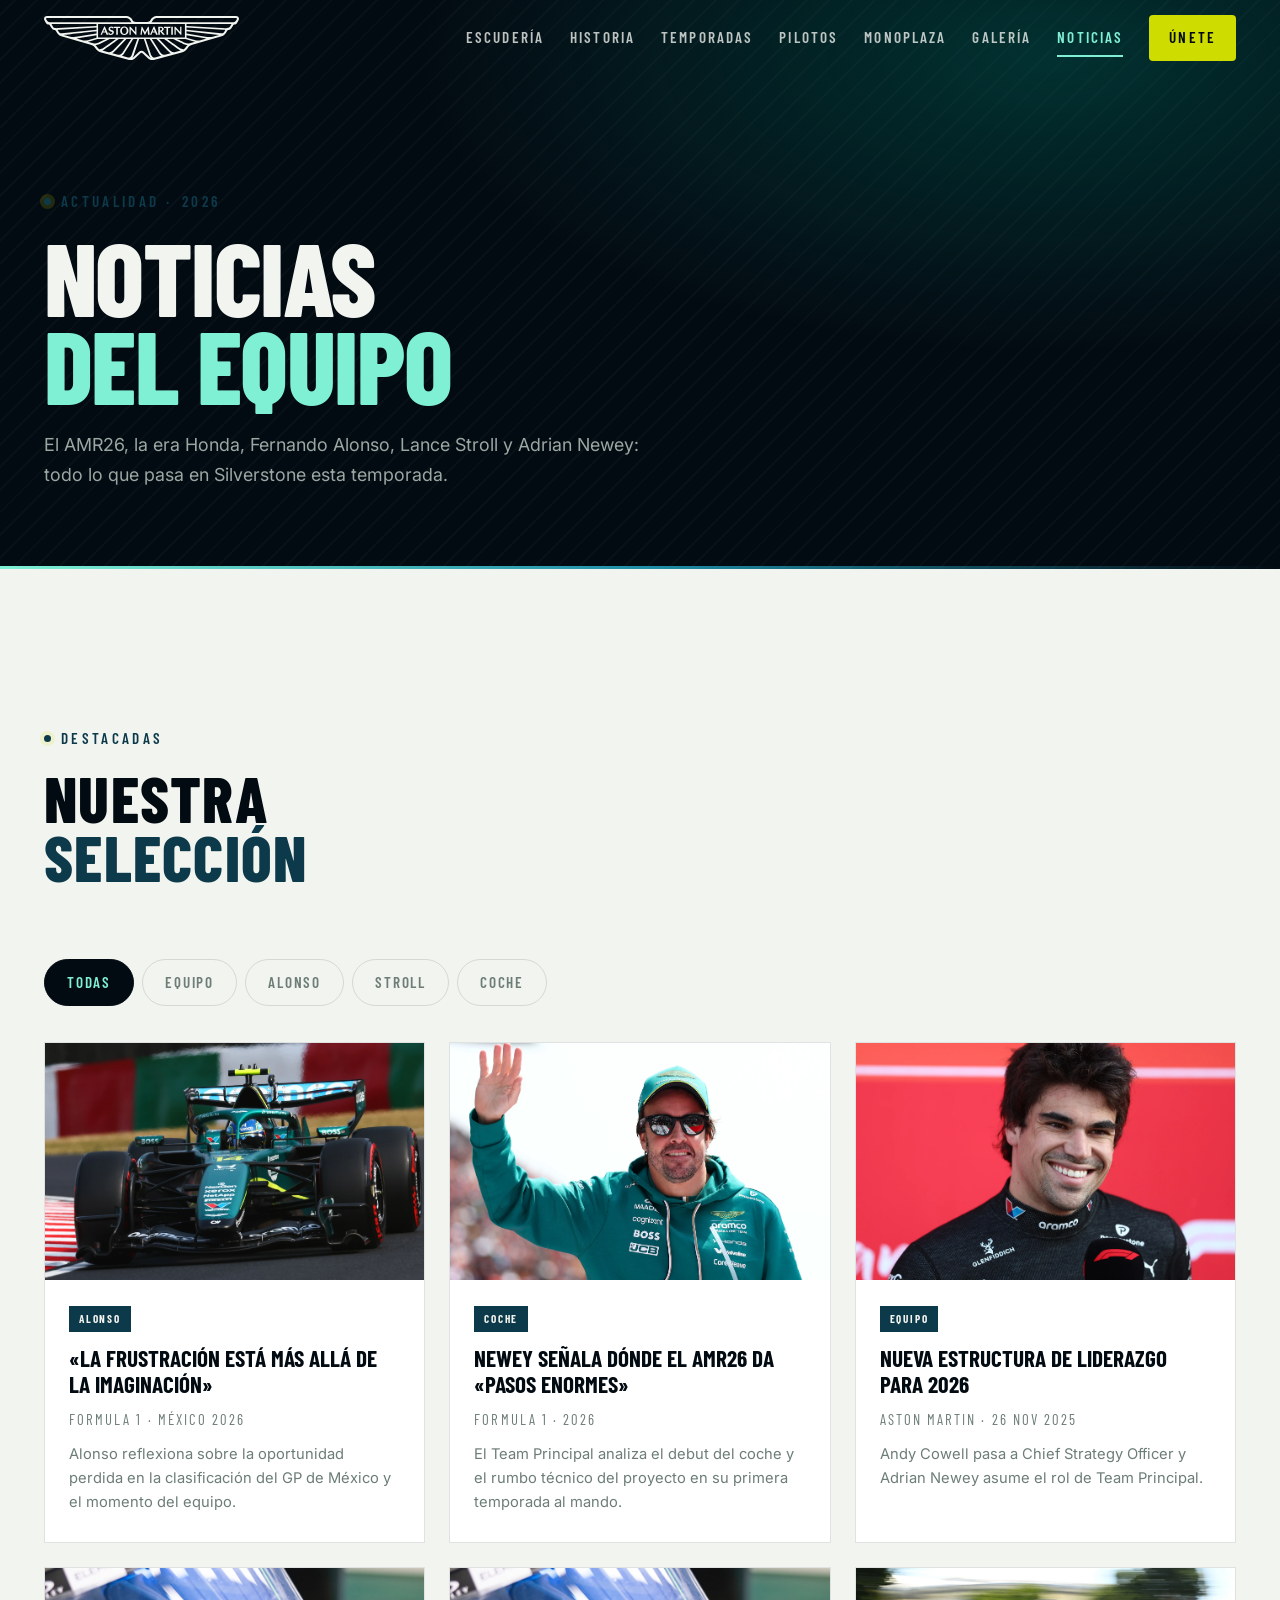
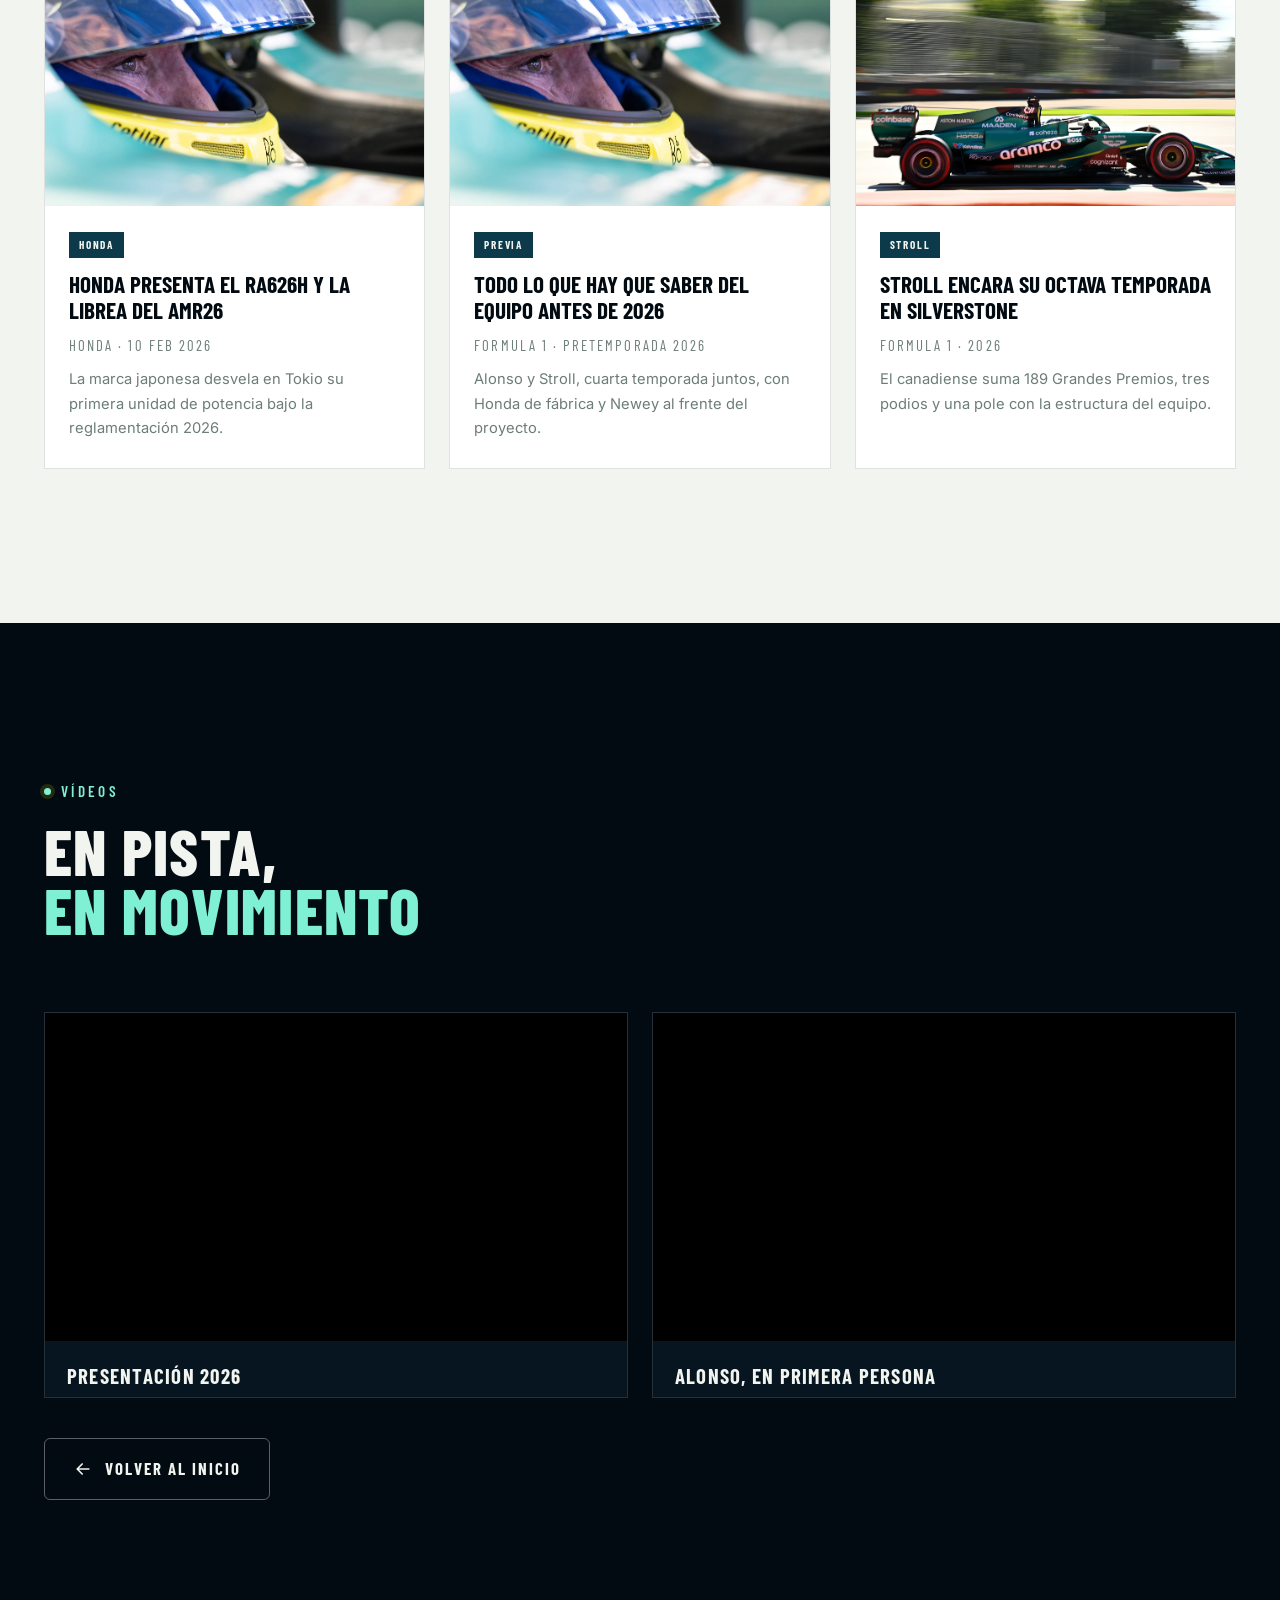
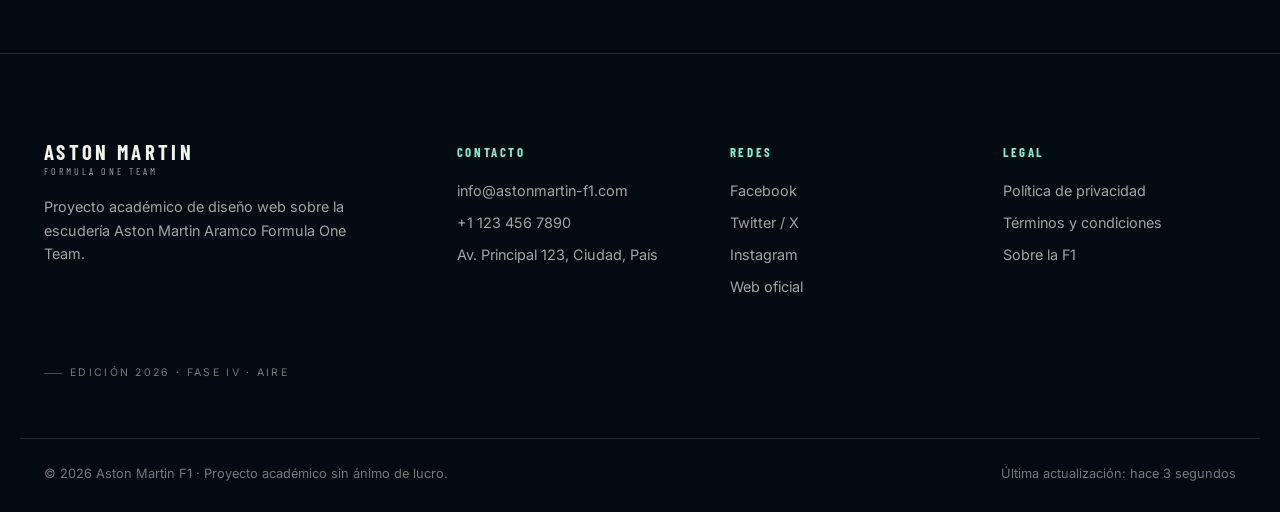
==== commit 3373e48b: "Plano del motor: V6 con carter, turbo y flujo de energia limpios" ====
--- a/src/noticias.html
+++ b/src/noticias.html
@@ -30,14 +30,14 @@
       href="https://fonts.googleapis.com/css2?family=Barlow+Condensed:ital,wght@0,400;0,600;0,700;0,800;1,700&family=Inter:wght@300;400;500;600;700&family=Archivo:wght@400;600;700;800;900&display=swap"
       rel="stylesheet"
     />
-    <link rel="stylesheet" href="../estilos/index.css?v=20261113152651" />
-    <link rel="stylesheet" href="../estilos/temas.css?v=20261113152651" />
-    <link rel="stylesheet" href="../estilos/temporadas.css?v=20261113152651" />
-    <link rel="stylesheet" href="../estilos/layout-b.css?v=20261113152651" />
-    <link rel="icon" type="image/svg+xml" href="../imgs/am-favicon.svg?v=20261113152651" />
-    <link rel="icon" type="image/png" sizes="32x32" href="../imgs/am-favicon-32.png?v=20261113152651" />
-    <link rel="apple-touch-icon" sizes="180x180" href="../imgs/am-favicon-180.png?v=20261113152651" />
-    <script src="../js/edicion.js?v=20261113152651"></script>
+    <link rel="stylesheet" href="../estilos/index.css?v=20261113153121" />
+    <link rel="stylesheet" href="../estilos/temas.css?v=20261113153121" />
+    <link rel="stylesheet" href="../estilos/temporadas.css?v=20261113153121" />
+    <link rel="stylesheet" href="../estilos/layout-b.css?v=20261113153121" />
+    <link rel="icon" type="image/svg+xml" href="../imgs/am-favicon.svg?v=20261113153121" />
+    <link rel="icon" type="image/png" sizes="32x32" href="../imgs/am-favicon-32.png?v=20261113153121" />
+    <link rel="apple-touch-icon" sizes="180x180" href="../imgs/am-favicon-180.png?v=20261113153121" />
+    <script src="../js/edicion.js?v=20261113153121"></script>
   </head>
 
   <body class="page-news">
@@ -365,8 +365,8 @@
       <svg viewBox="0 0 24 24" aria-hidden="true"><path d="M12 19V5M6 11l6-6 6 6" /></svg>
     </button>
 
-    <script src="../js/f1-data.js?v=20261113152651"></script>
-    <script src="../js/index.js?v=20261113152651"></script>
-    <script src="../js/rotation.js?v=20261113152651"></script>
+    <script src="../js/f1-data.js?v=20261113153121"></script>
+    <script src="../js/index.js?v=20261113153121"></script>
+    <script src="../js/rotation.js?v=20261113153121"></script>
   </body>
 </html>
--- a/estilos/index.css
+++ b/estilos/index.css
@@ -3833,7 +3833,7 @@
   position: absolute;
   inset: 0;
   display: flex;
-  padding: clamp(16px, 2.6vw, 30px) clamp(16px, 2.6vw, 30px) clamp(52px, 6vw, 64px);
+  padding: clamp(12px, 1.8vw, 20px) clamp(12px, 1.8vw, 20px) clamp(40px, 4.4vw, 50px);
 }
 
 .tec-svg svg {
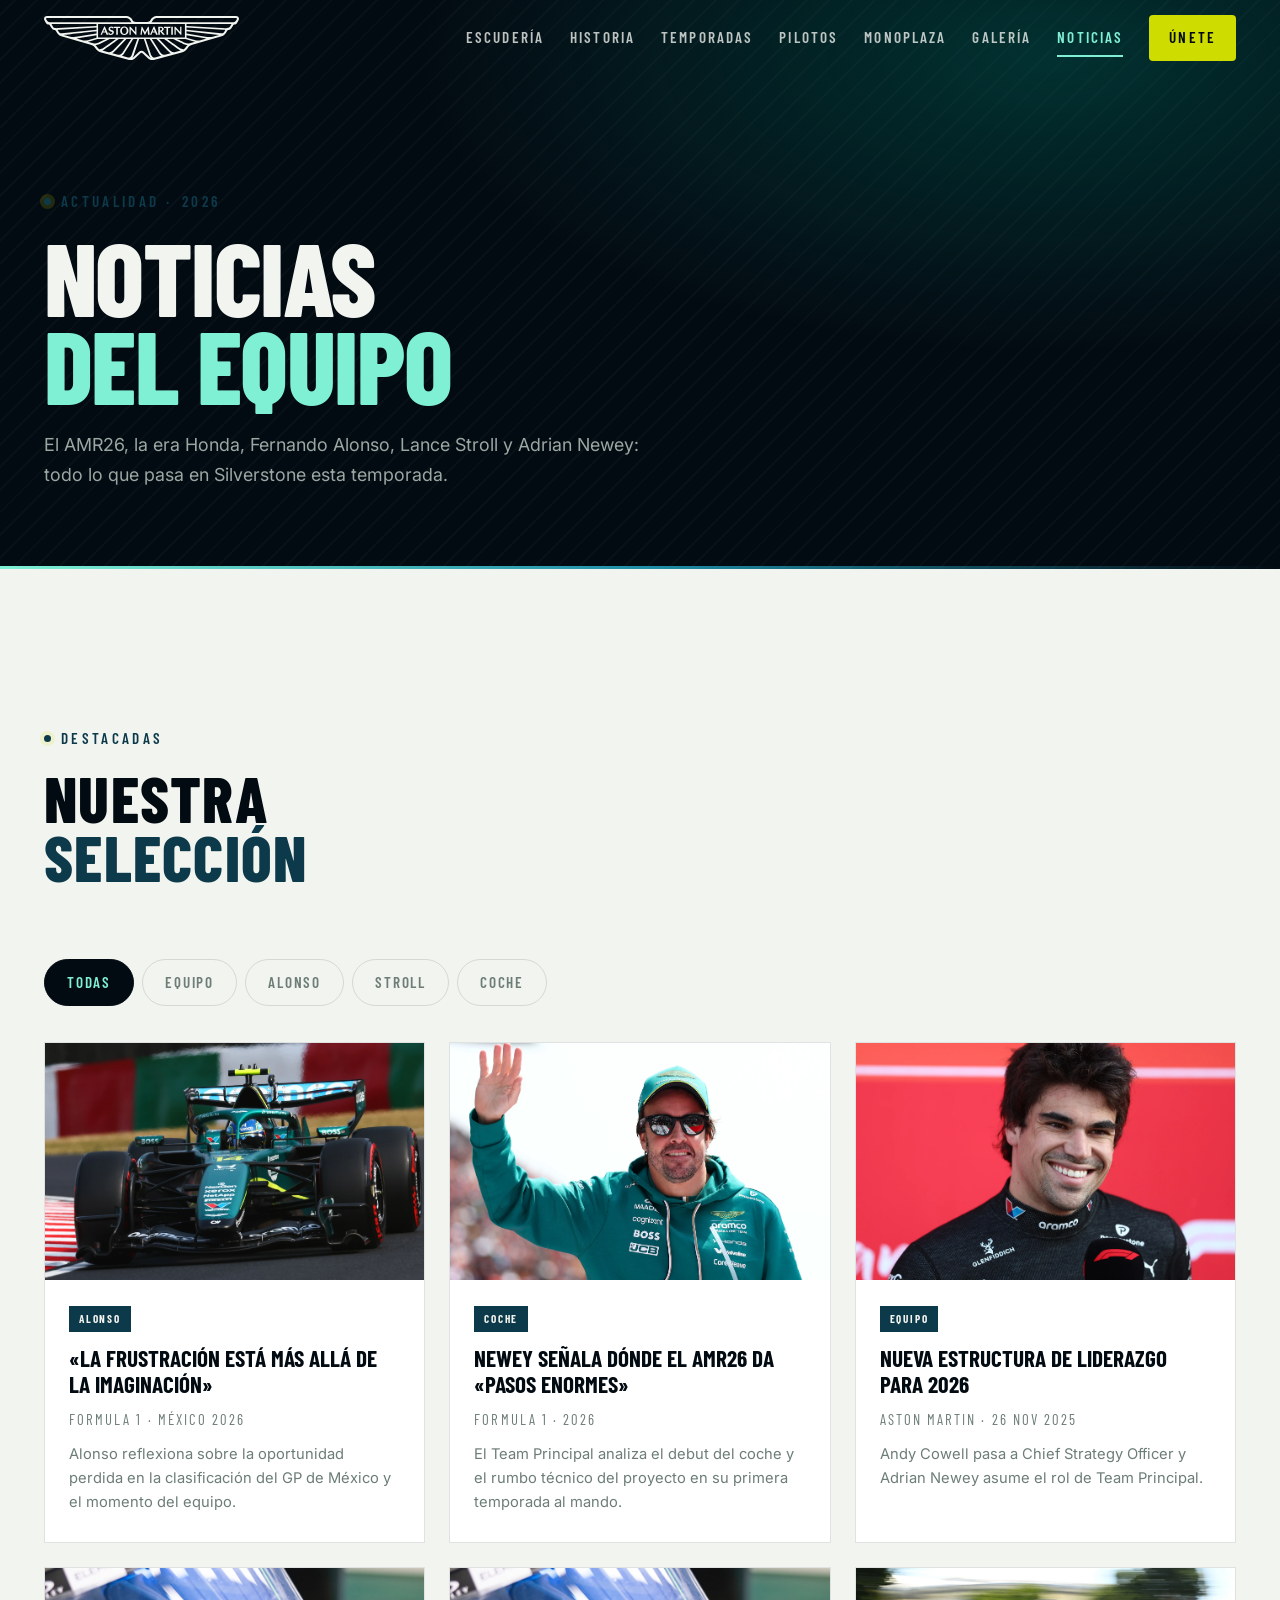
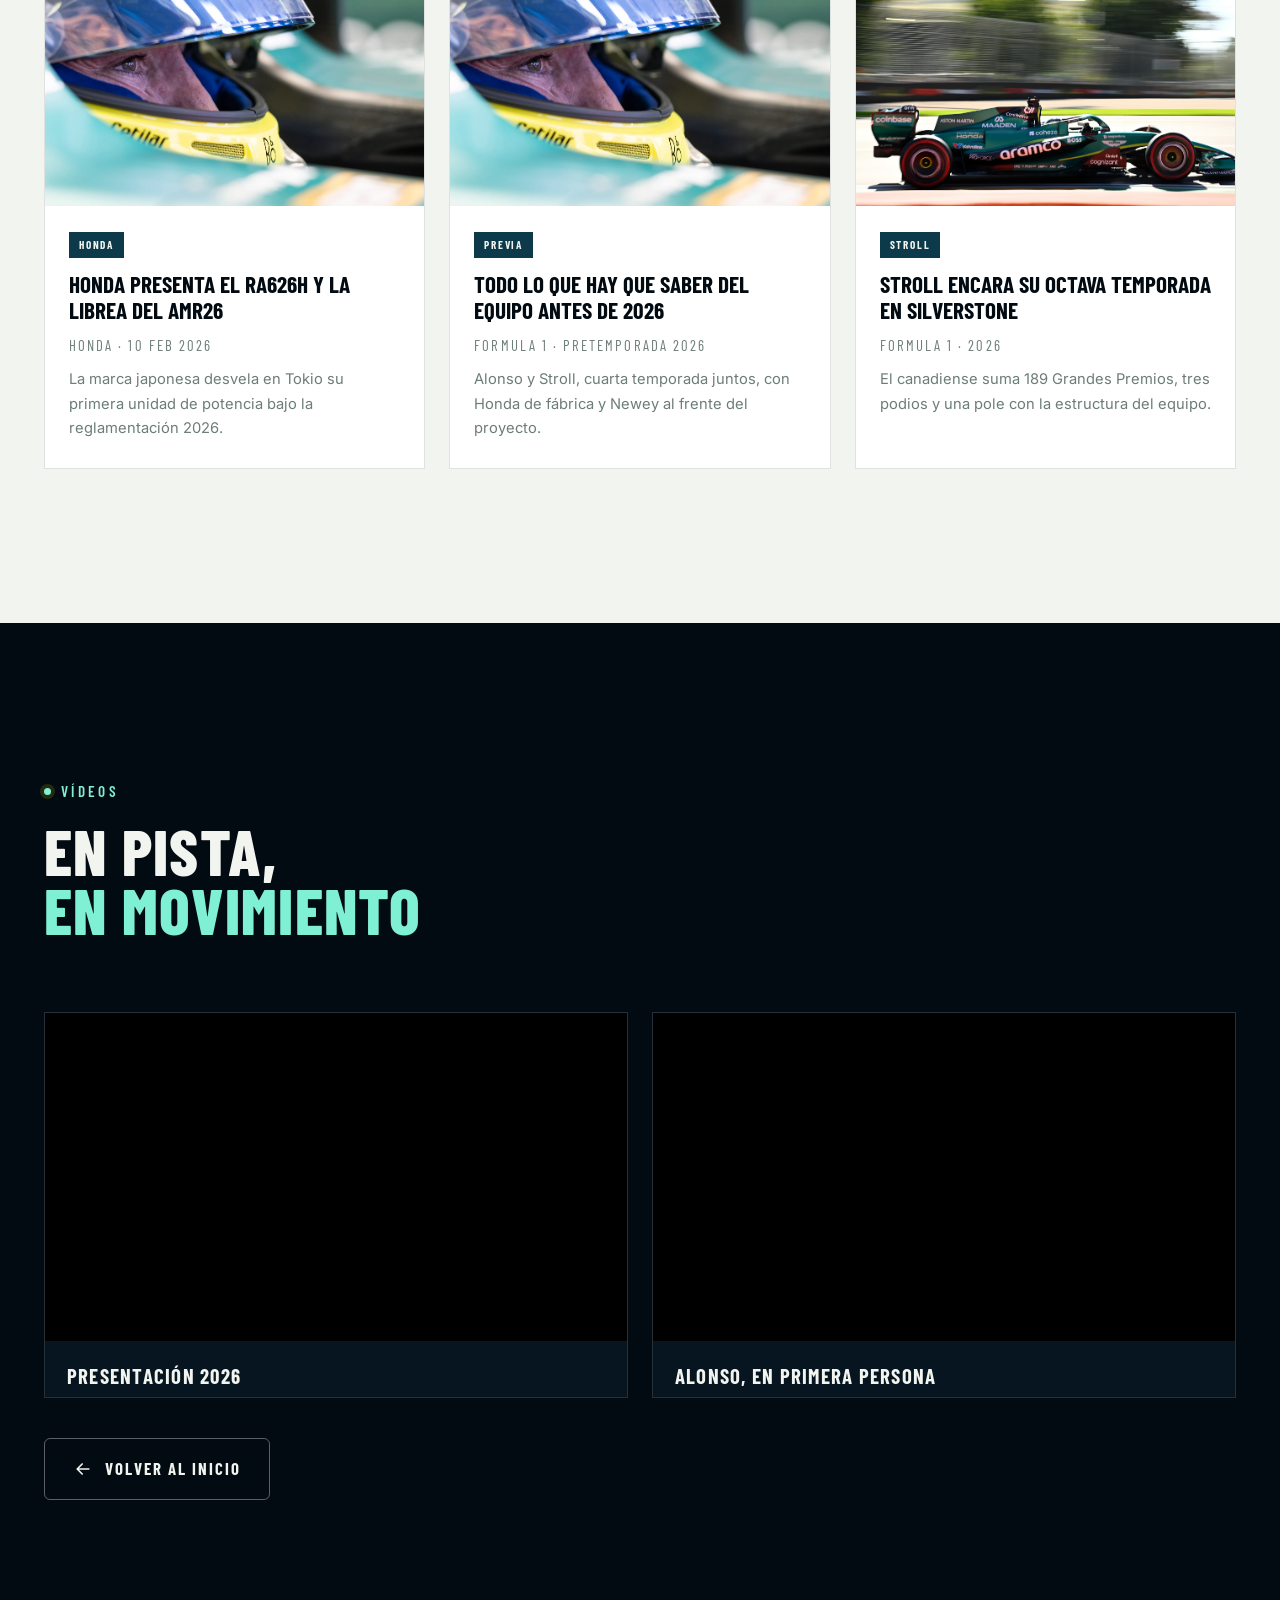
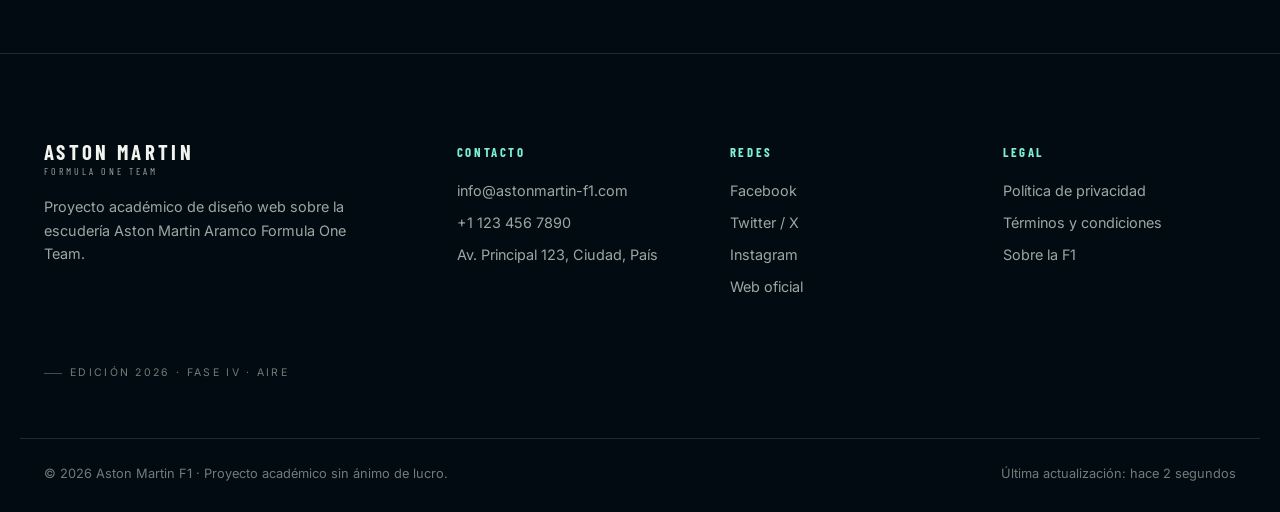
==== commit 28b3add8: "Banda del coche: pie con fecha y GP de cada foto" ====
--- a/src/noticias.html
+++ b/src/noticias.html
@@ -30,14 +30,14 @@
       href="https://fonts.googleapis.com/css2?family=Barlow+Condensed:ital,wght@0,400;0,600;0,700;0,800;1,700&family=Inter:wght@300;400;500;600;700&family=Archivo:wght@400;600;700;800;900&display=swap"
       rel="stylesheet"
     />
-    <link rel="stylesheet" href="../estilos/index.css?v=20261113153121" />
-    <link rel="stylesheet" href="../estilos/temas.css?v=20261113153121" />
-    <link rel="stylesheet" href="../estilos/temporadas.css?v=20261113153121" />
-    <link rel="stylesheet" href="../estilos/layout-b.css?v=20261113153121" />
-    <link rel="icon" type="image/svg+xml" href="../imgs/am-favicon.svg?v=20261113153121" />
-    <link rel="icon" type="image/png" sizes="32x32" href="../imgs/am-favicon-32.png?v=20261113153121" />
-    <link rel="apple-touch-icon" sizes="180x180" href="../imgs/am-favicon-180.png?v=20261113153121" />
-    <script src="../js/edicion.js?v=20261113153121"></script>
+    <link rel="stylesheet" href="../estilos/index.css?v=20261113153656" />
+    <link rel="stylesheet" href="../estilos/temas.css?v=20261113153656" />
+    <link rel="stylesheet" href="../estilos/temporadas.css?v=20261113153656" />
+    <link rel="stylesheet" href="../estilos/layout-b.css?v=20261113153656" />
+    <link rel="icon" type="image/svg+xml" href="../imgs/am-favicon.svg?v=20261113153656" />
+    <link rel="icon" type="image/png" sizes="32x32" href="../imgs/am-favicon-32.png?v=20261113153656" />
+    <link rel="apple-touch-icon" sizes="180x180" href="../imgs/am-favicon-180.png?v=20261113153656" />
+    <script src="../js/edicion.js?v=20261113153656"></script>
   </head>
 
   <body class="page-news">
@@ -365,8 +365,8 @@
       <svg viewBox="0 0 24 24" aria-hidden="true"><path d="M12 19V5M6 11l6-6 6 6" /></svg>
     </button>
 
-    <script src="../js/f1-data.js?v=20261113153121"></script>
-    <script src="../js/index.js?v=20261113153121"></script>
-    <script src="../js/rotation.js?v=20261113153121"></script>
+    <script src="../js/f1-data.js?v=20261113153656"></script>
+    <script src="../js/index.js?v=20261113153656"></script>
+    <script src="../js/rotation.js?v=20261113153656"></script>
   </body>
 </html>
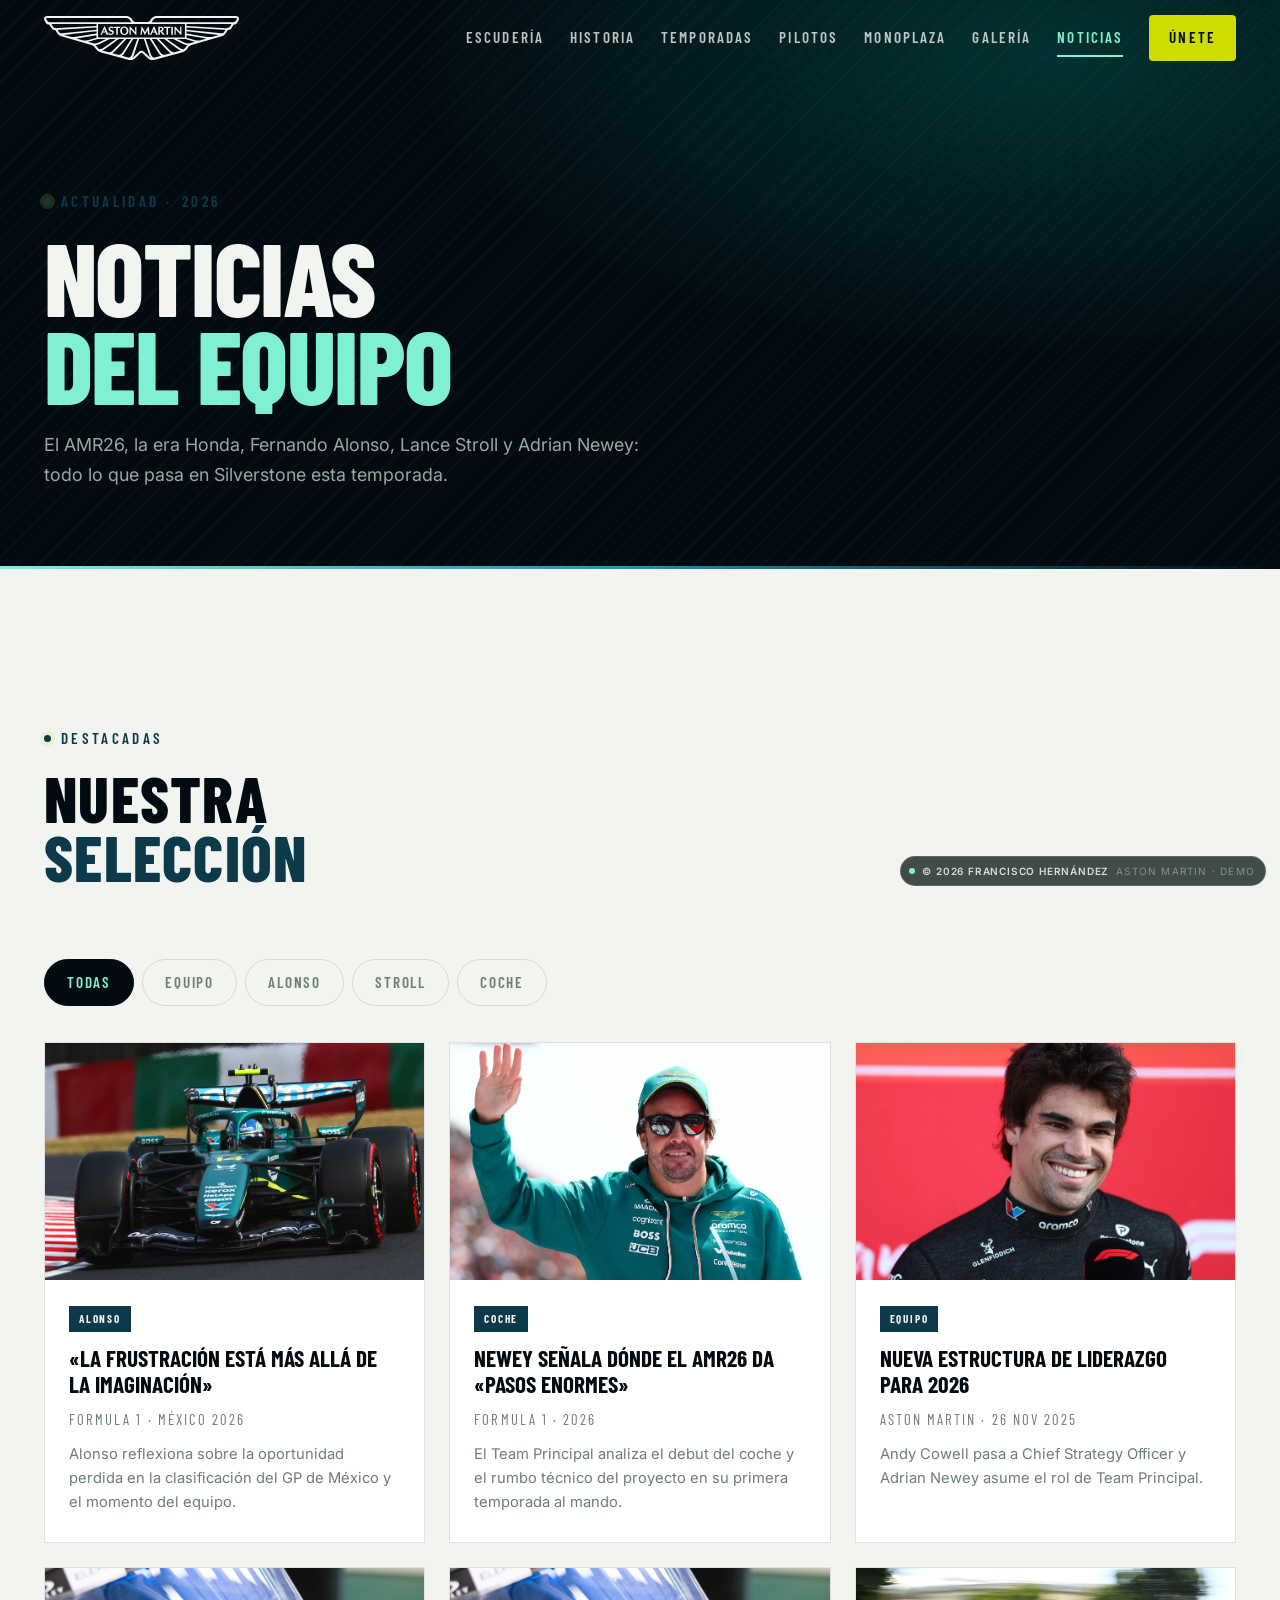
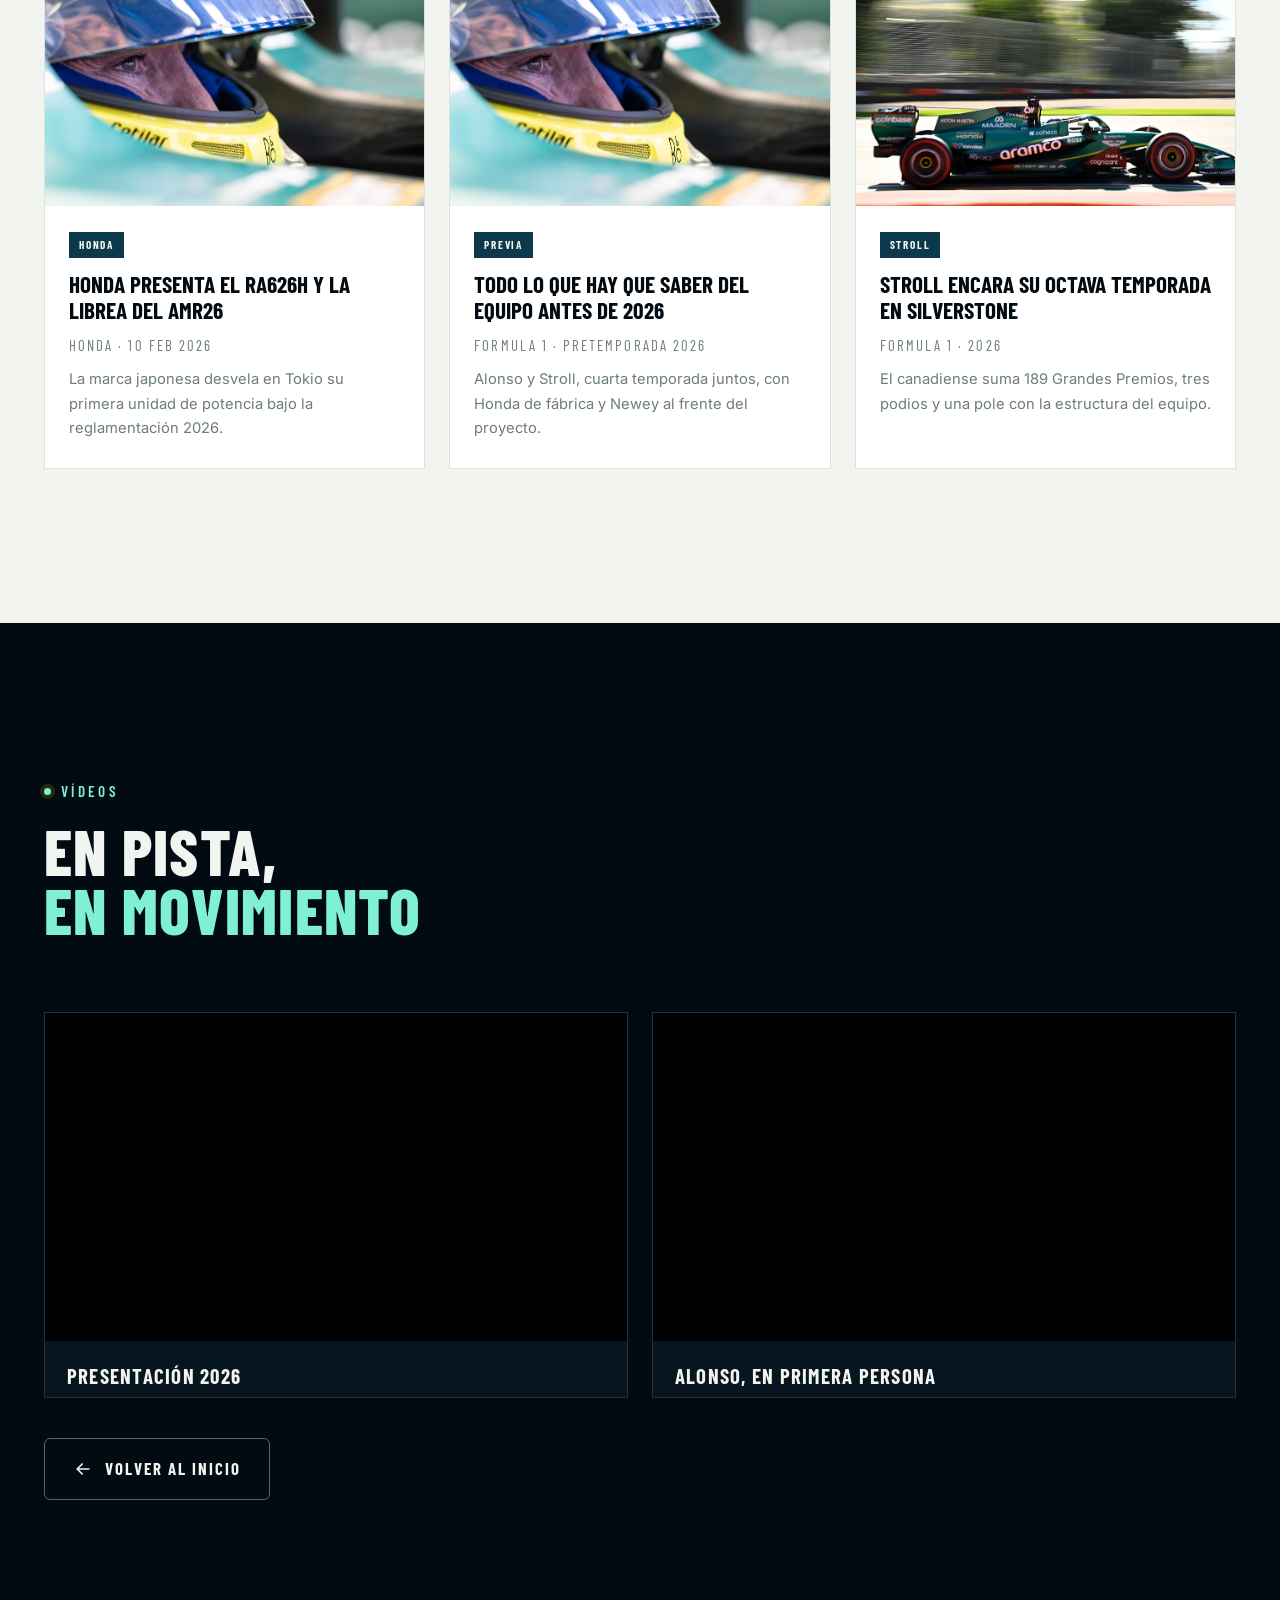
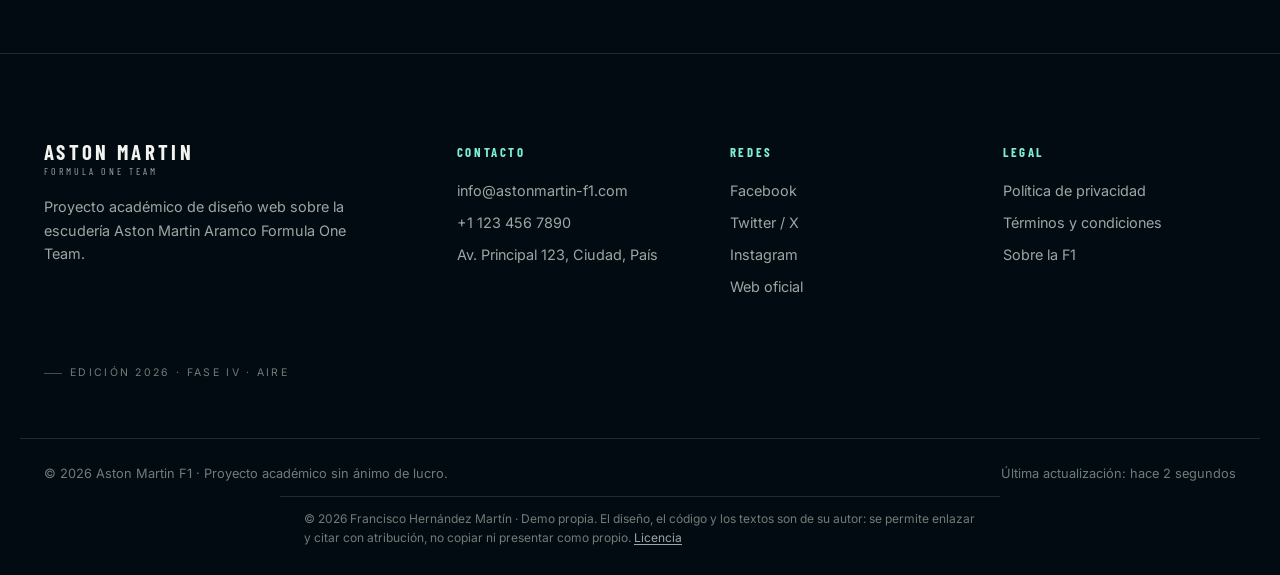
==== commit a31df796: "Marca de autoría: sello, marca de agua, autoría en el HTML y licencia" ====
--- a/src/noticias.html
+++ b/src/noticias.html
@@ -1,5 +1,7 @@
 <!doctype html>
-<html lang="es">
+<html lang="es" data-autor="Francisco Hernández Martín" data-demo="Aston Martin F1">
+<!-- Demo original de Francisco Hernández Martín (Salamanca) · © 2026
+     Diseño, código y textos propios. Copia o réplica no autorizada. -->
   <head>
     <meta charset="UTF-8" />
     <meta name="viewport" content="width=device-width, initial-scale=1.0" />
@@ -30,14 +32,17 @@
       href="https://fonts.googleapis.com/css2?family=Barlow+Condensed:ital,wght@0,400;0,600;0,700;0,800;1,700&family=Inter:wght@300;400;500;600;700&family=Archivo:wght@400;600;700;800;900&display=swap"
       rel="stylesheet"
     />
-    <link rel="stylesheet" href="../estilos/index.css?v=20261113153656" />
-    <link rel="stylesheet" href="../estilos/temas.css?v=20261113153656" />
-    <link rel="stylesheet" href="../estilos/temporadas.css?v=20261113153656" />
-    <link rel="stylesheet" href="../estilos/layout-b.css?v=20261113153656" />
-    <link rel="icon" type="image/svg+xml" href="../imgs/am-favicon.svg?v=20261113153656" />
-    <link rel="icon" type="image/png" sizes="32x32" href="../imgs/am-favicon-32.png?v=20261113153656" />
-    <link rel="apple-touch-icon" sizes="180x180" href="../imgs/am-favicon-180.png?v=20261113153656" />
-    <script src="../js/edicion.js?v=20261113153656"></script>
+    <link rel="stylesheet" href="../estilos/index.css?v=20261117184620" />
+    <link rel="stylesheet" href="../estilos/temas.css?v=20261117184620" />
+    <link rel="stylesheet" href="../estilos/temporadas.css?v=20261117184620" />
+    <link rel="stylesheet" href="../estilos/layout-b.css?v=20261117184620" />
+    <link rel="icon" type="image/svg+xml" href="../imgs/am-favicon.svg?v=20261117184620" />
+    <link rel="icon" type="image/png" sizes="32x32" href="../imgs/am-favicon-32.png?v=20261117184620" />
+    <link rel="apple-touch-icon" sizes="180x180" href="../imgs/am-favicon-180.png?v=20261117184620" />
+    <script src="../js/edicion.js?v=20261117184620"></script>
+      <meta name="author" content="Francisco Hernández Martín" />
+    <meta name="copyright" content="© 2026 Francisco Hernández Martín. Demo propia; no autorizada su copia." />
+    <link rel="author" href="https://github.com/Francis585" />
   </head>
 
   <body class="page-news">
@@ -359,14 +364,20 @@
         <p>&copy; <span data-year>2026</span> Aston Martin F1 · Proyecto académico sin ánimo de lucro.</p>
         <p id="ultima-actualización">Última actualización: hace 0 segundos</p>
       </div>
+      <p class="foot-legal wrap">© 2026 Francisco Hernández Martín · Demo propia. El diseño, el código y los textos son de su autor: se permite enlazar y citar con atribución, no copiar ni presentar como propio. <a href="../docs/Licencia-demo.txt" download>Licencia</a></p>
     </footer>
 
     <button class="to-top" id="toTop" aria-label="Volver arriba">
       <svg viewBox="0 0 24 24" aria-hidden="true"><path d="M12 19V5M6 11l6-6 6 6" /></svg>
     </button>
 
-    <script src="../js/f1-data.js?v=20261113153656"></script>
-    <script src="../js/index.js?v=20261113153656"></script>
-    <script src="../js/rotation.js?v=20261113153656"></script>
+    <script src="../js/f1-data.js?v=20261117184620"></script>
+    <script src="../js/index.js?v=20261117184620"></script>
+    <script src="../js/rotation.js?v=20261117184620"></script>
+    <div class="fh-mark" role="note" aria-label="Contenido original de Francisco Hernández">
+      <span class="fh-mark-dot" aria-hidden="true"></span>
+      <b>© 2026 <span class="fh-long">Francisco Hernández</span><span class="fh-short">FH</span></b><i>Aston Martin · demo</i>
+    </div>
+
   </body>
 </html>
--- a/estilos/index.css
+++ b/estilos/index.css
@@ -537,9 +537,9 @@
   background: linear-gradient(
       100deg,
       rgba(4, 18, 15, 0.97) 0%,
-      rgba(4, 18, 15, 0.9) 34%,
-      rgba(4, 18, 15, 0.45) 62%,
-      rgba(4, 18, 15, 0.7) 100%
+      rgba(4, 18, 15, 0.94) 38%,
+      rgba(4, 18, 15, 0.55) 66%,
+      rgba(4, 18, 15, 0.72) 100%
     ),
     linear-gradient(0deg, var(--ink) 0%, transparent 32%);
 }
@@ -3857,3 +3857,51 @@
     animation: none;
   }
 }
+
+
+/* ==========================================================================
+   MARCA DE AUTORÍA — sello en esquina, marca de agua en fotos, pie legal
+   ========================================================================== */
+.fh-mark {
+  position: fixed; right: 14px; bottom: 14px; z-index: 120;
+  display: inline-flex; align-items: center; gap: 7px;
+  padding: 6px 10px 6px 8px; border-radius: 999px;
+  border: 1px solid rgba(255, 255, 255, 0.16);
+  background: rgba(4, 18, 15, 0.74);
+  backdrop-filter: blur(8px); -webkit-backdrop-filter: blur(8px);
+  font-family: var(--font-body); font-size: 10px; letter-spacing: 0.1em;
+  text-transform: uppercase; color: rgba(242, 244, 239, 0.66);
+  pointer-events: none; user-select: none;
+}
+.fh-mark b { font-weight: 600; letter-spacing: 0.08em; color: rgba(242, 244, 239, 0.86); }
+.fh-mark i { font-style: normal; opacity: 0.6; letter-spacing: 0.12em; }
+.fh-mark-dot { width: 6px; height: 6px; border-radius: 50%; background: var(--lime); flex: 0 0 auto; }
+@media (max-width: 720px) {
+  .fh-mark { right: 8px; bottom: 8px; font-size: 8.5px; padding: 5px 8px 5px 7px; gap: 6px; }
+  .fh-mark i { display: none; }
+}
+
+/* marca de agua tenue sobre las fotos */
+/* marca de agua sobre las fotos: capa real, no pseudo (el velo la tapaba) */
+.wm-layer {
+  position: absolute; inset: 0 0 0 44%; pointer-events: none; z-index: 5;
+  background-image: url("[data-uri]");
+  background-repeat: repeat; background-size: 420px 260px; opacity: .09;
+}
+@media (max-width: 900px) { .wm-layer { inset: 0; opacity: .08; } }
+
+/* línea legal en el pie */
+.foot-legal {
+  margin-top: 12px; padding-top: 12px; border-top: 1px solid var(--line);
+  font-size: 12px; line-height: 1.6; color: var(--muted-2); max-width: 90ch;
+}
+.foot-legal a { color: var(--muted); text-decoration: underline; text-underline-offset: 2px; }
+.foot-legal a:hover { color: var(--paper); }
+
+/* en pantallas pequeñas el sello se acorta */
+.fh-short { display: none; }
+@media (max-width: 720px) {
+  .fh-long { display: none; }
+  .fh-short { display: inline; }
+  .fh-mark { max-width: calc(100vw - 24px); white-space: nowrap; }
+}
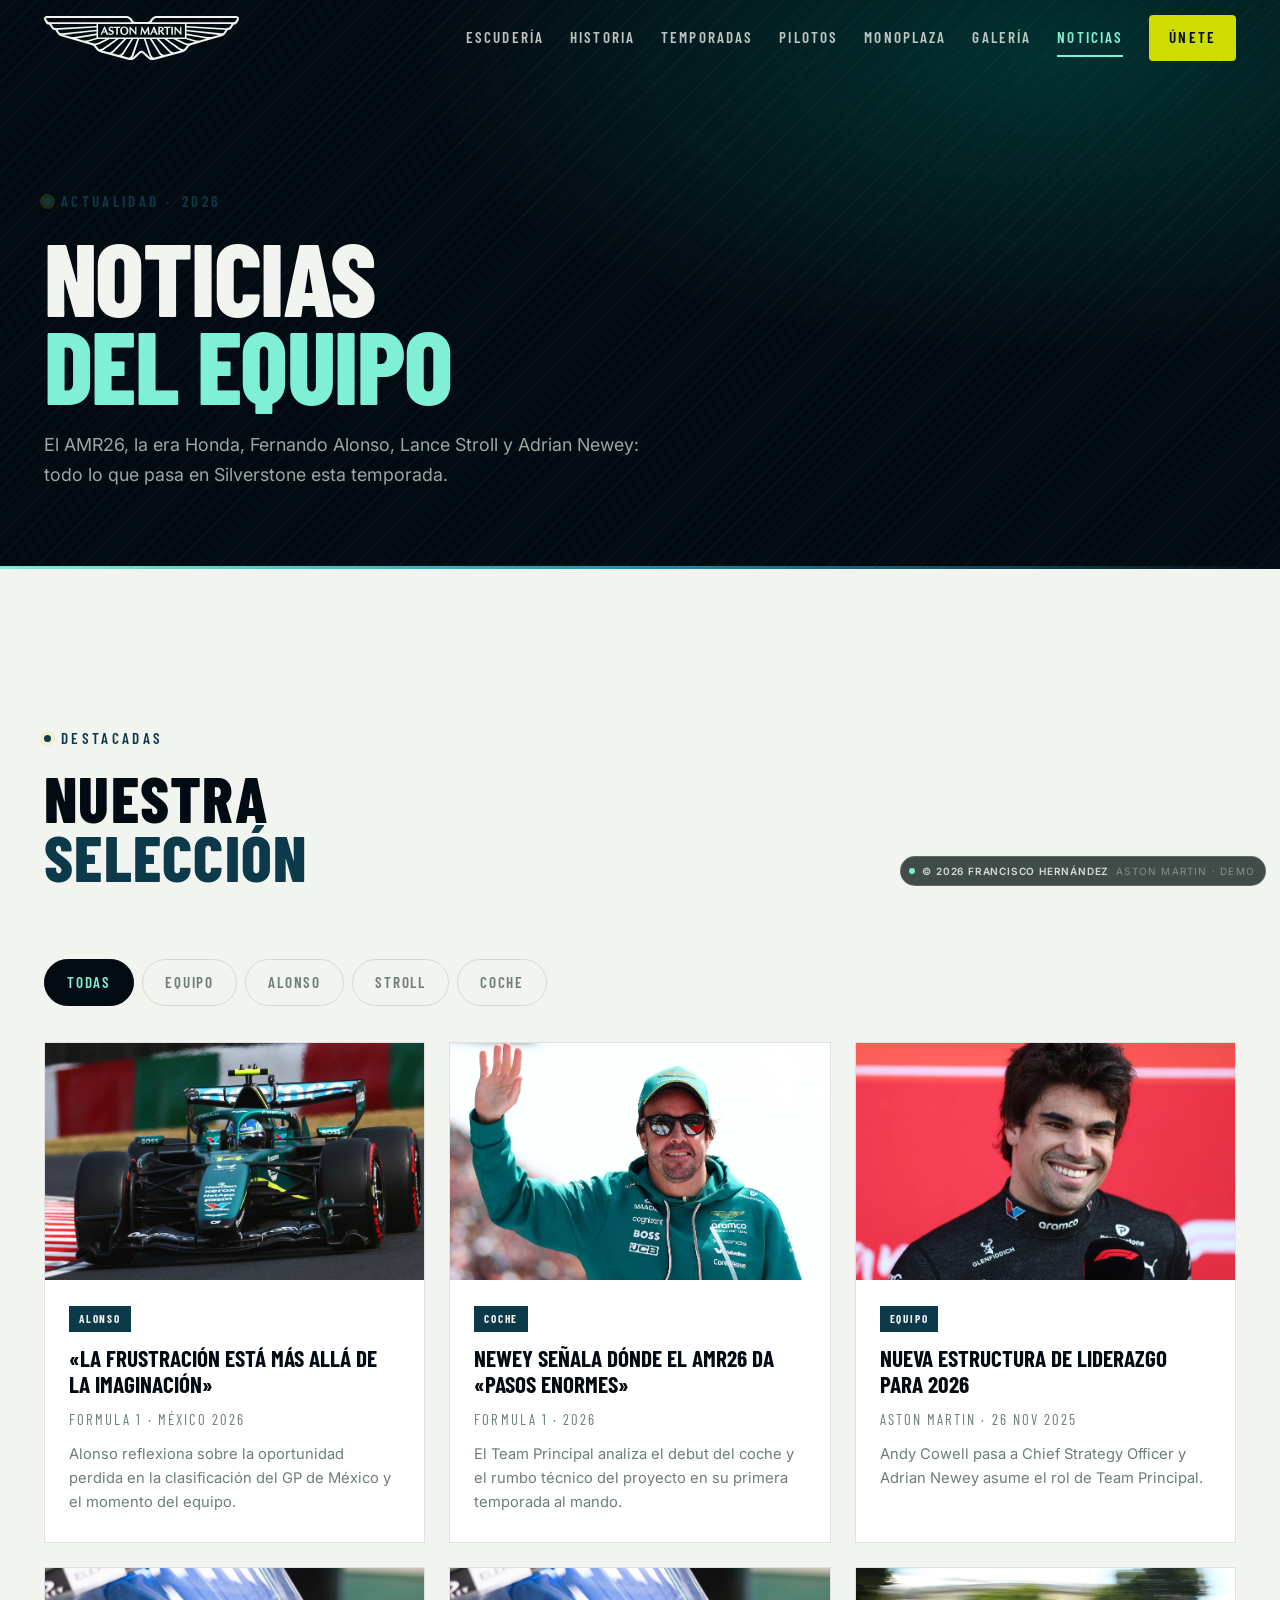
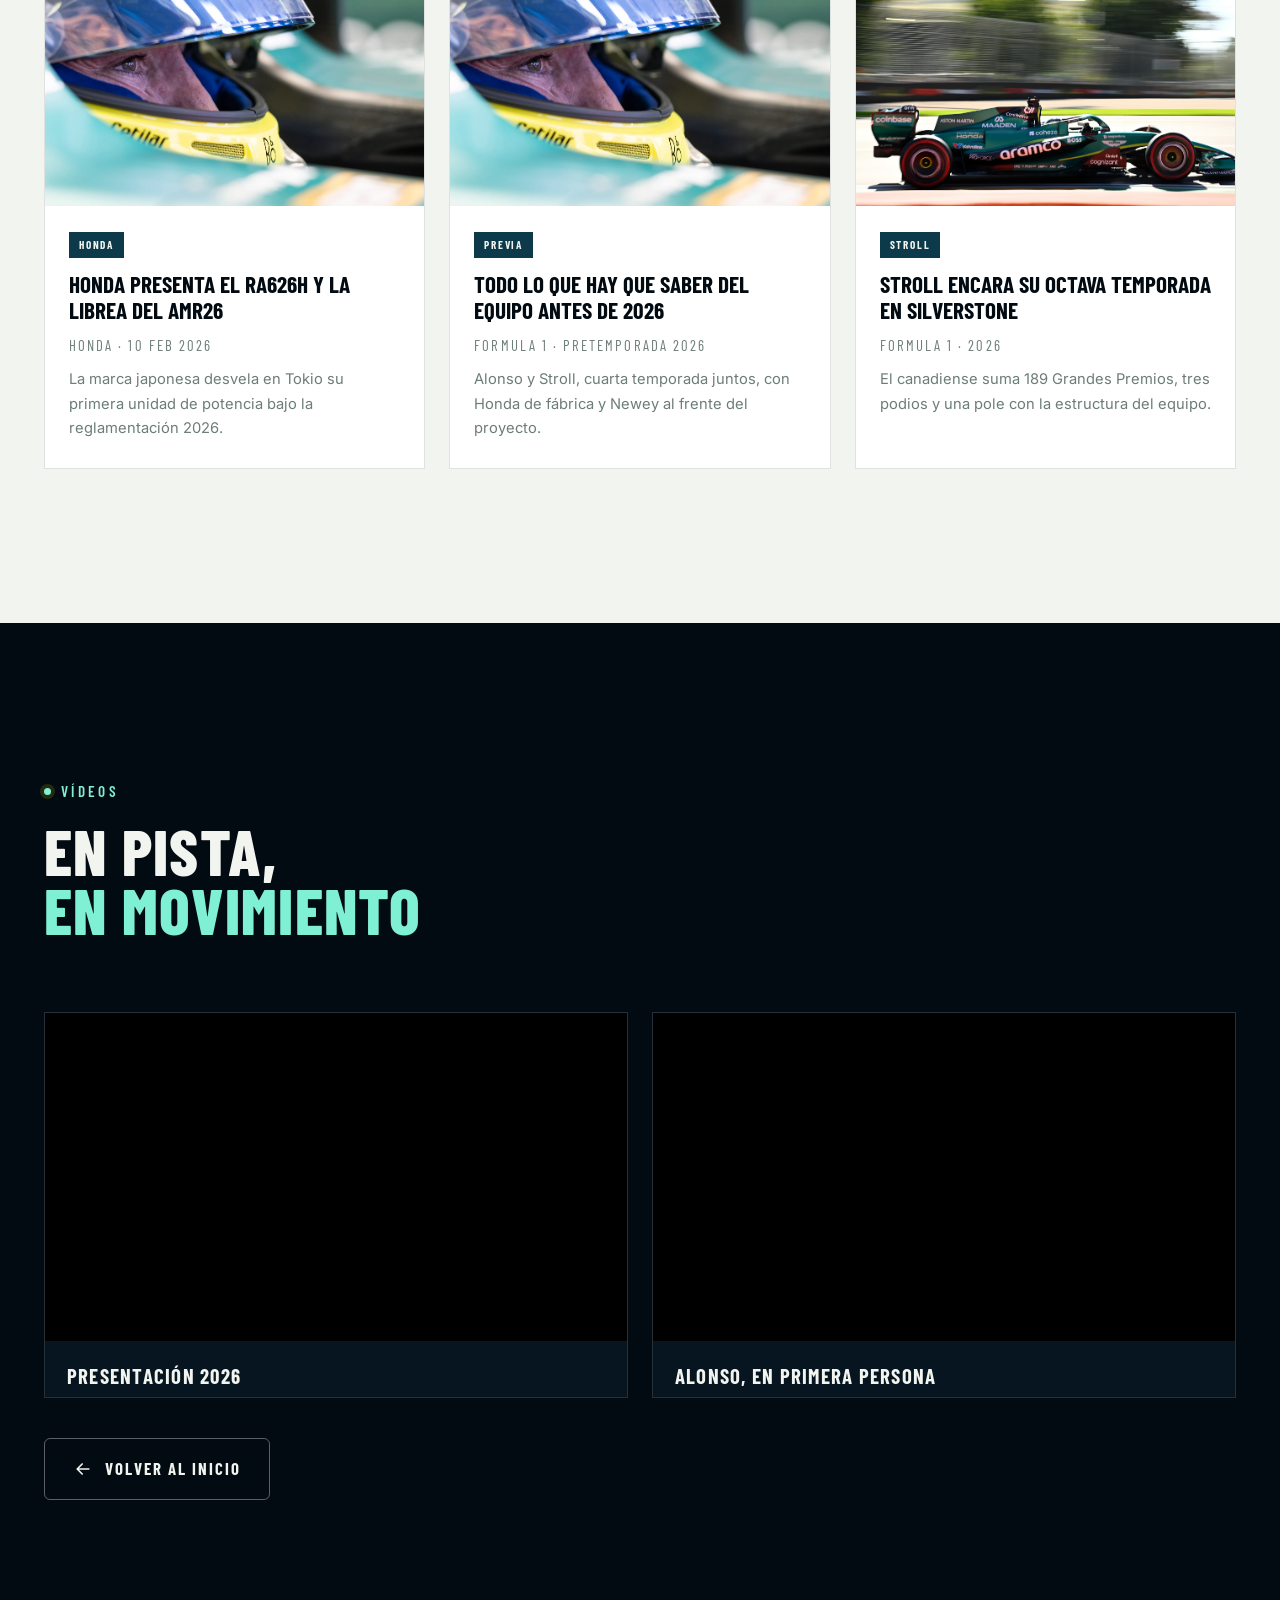
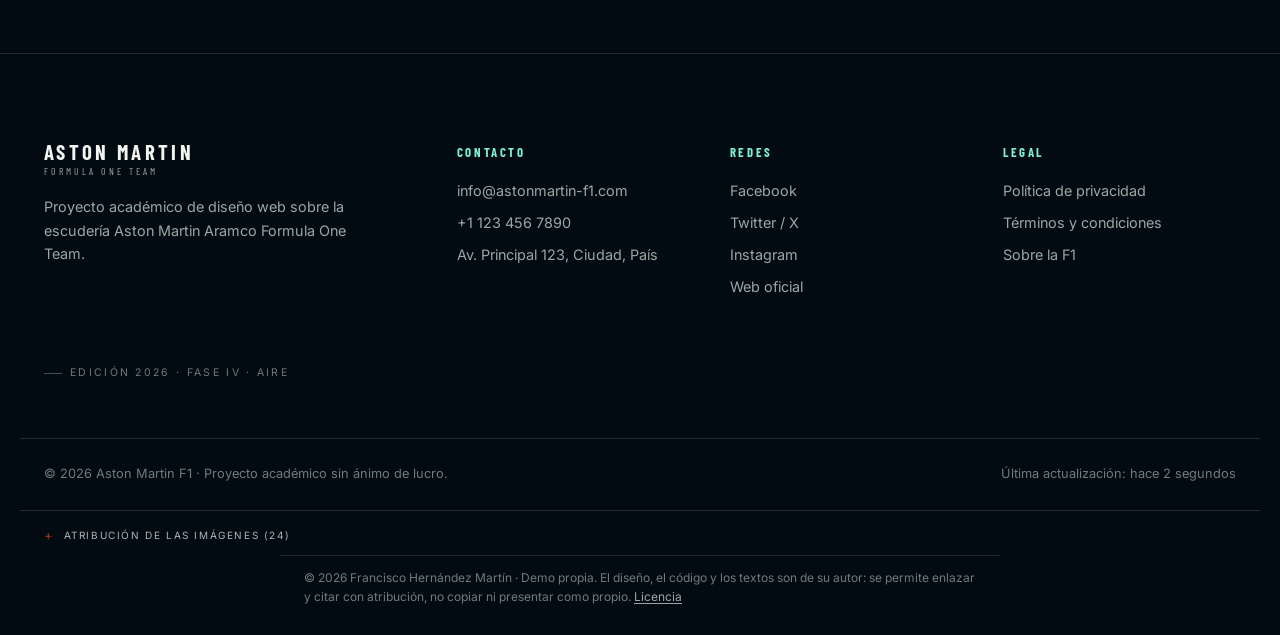
==== commit c648c9ba: "Pie: atribución de imágenes de Wikimedia Commons (24 fotos)" ====
--- a/src/noticias.html
+++ b/src/noticias.html
@@ -364,7 +364,37 @@
         <p>&copy; <span data-year>2026</span> Aston Martin F1 · Proyecto académico sin ánimo de lucro.</p>
         <p id="ultima-actualización">Última actualización: hace 0 segundos</p>
       </div>
-      <p class="foot-legal wrap">© 2026 Francisco Hernández Martín · Demo propia. El diseño, el código y los textos son de su autor: se permite enlazar y citar con atribución, no copiar ni presentar como propio. <a href="../docs/Licencia-demo.txt" download>Licencia</a></p>
+<details class="attr wrap">
+  <summary>Atribución de las imágenes (24)</summary>
+  <ul>
+        <li><span>Lukas Raich</span> · <a href="https://creativecommons.org/licenses/by-sa/4.0/" target="_blank" rel="noopener license">CC BY-SA 4.0</a> · <a href="https://commons.wikimedia.org/wiki/File:FIA_F1_Austria_2026_Nr._14_Alonso_(1).jpg" target="_blank" rel="noopener">FIA F1 Austria 2026 Nr. 14 Alonso (1)</a></li>
+        <li><span>Lukas Raich</span> · <a href="https://creativecommons.org/licenses/by-sa/4.0/" target="_blank" rel="noopener license">CC BY-SA 4.0</a> · <a href="https://commons.wikimedia.org/wiki/File:FIA_F1_Austria_2026_Nr._14_Alonso_(3).jpg" target="_blank" rel="noopener">FIA F1 Austria 2026 Nr. 14 Alonso (3)</a></li>
+        <li><span>Lukas Raich</span> · <a href="https://creativecommons.org/licenses/by-sa/4.0/" target="_blank" rel="noopener license">CC BY-SA 4.0</a> · <a href="https://commons.wikimedia.org/wiki/File:FIA_F1_Austria_2026_Nr._18_Stroll_(3).jpg" target="_blank" rel="noopener">FIA F1 Austria 2026 Nr. 18 Stroll (3)</a></li>
+        <li><span>Liauzh</span> · <a href="https://creativecommons.org/licenses/by/4.0/" target="_blank" rel="noopener license">CC BY 4.0</a> · <a href="https://commons.wikimedia.org/wiki/File:2026_Chinese_GP_-_Aston_Martin_-_AMR26.jpg" target="_blank" rel="noopener">2026 Chinese GP - Aston Martin - AMR26</a></li>
+        <li><span>Liauzh</span> · <a href="https://creativecommons.org/licenses/by/4.0/" target="_blank" rel="noopener license">CC BY 4.0</a> · <a href="https://commons.wikimedia.org/wiki/File:2026_Chinese_GP_-_Aston_Martin_-_Fernando_Alonso_-_Qualifying.jpg" target="_blank" rel="noopener">2026 Chinese GP - Aston Martin - Fernando Alonso - Qua…</a></li>
+        <li><span>Liauzh</span> · <a href="https://creativecommons.org/licenses/by-sa/4.0/" target="_blank" rel="noopener license">CC BY-SA 4.0</a> · <a href="https://commons.wikimedia.org/wiki/File:2026_Bahrain_GP_-_Aston_Martin_-_Fernando_Alonso_-_FP2.jpg" target="_blank" rel="noopener">2026 Bahrain GP - Aston Martin - Fernando Alonso - FP2</a></li>
+        <li><span>Steffen Prößdorf</span> · <a href="https://creativecommons.org/licenses/by-sa/4.0/" target="_blank" rel="noopener license">CC BY-SA 4.0</a> · <a href="https://commons.wikimedia.org/wiki/File:2026-08-23_Motorsport,_Formel_1,_Großer_Preis_der_Niederlande_2026_STP_2912.jpg" target="_blank" rel="noopener">2026-08-23 Motorsport, Formel 1, Großer Preis der Nied…</a></li>
+        <li><span>Der Alf</span> · <a href="https://creativecommons.org/licenses/by/4.0/" target="_blank" rel="noopener license">CC BY 4.0</a> · <a href="https://commons.wikimedia.org/wiki/File:F1_2026,_Aston_Martin_F1_Team,_Aston_Martin_AMR26,_Fernando_Alonso,_Spa_Francorchamps_(55425688703).jpg" target="_blank" rel="noopener">F1 2026, Aston Martin F1 Team, Aston Martin AMR26, Fer…</a></li>
+        <li><span>Liauzh</span> · <a href="https://creativecommons.org/licenses/by/4.0/" target="_blank" rel="noopener license">CC BY 4.0</a> · <a href="https://commons.wikimedia.org/wiki/File:2026_Chinese_GP_-_Aston_Martin_-_Fernando_Alonso_-_FP1.jpg" target="_blank" rel="noopener">2026 Chinese GP - Aston Martin - Fernando Alonso - FP1</a></li>
+        <li><span>Liauzh</span> · <a href="https://creativecommons.org/licenses/by/4.0/" target="_blank" rel="noopener license">CC BY 4.0</a> · <a href="https://commons.wikimedia.org/wiki/File:2026_Chinese_GP_-_Aston_Martin_-_Lance_Stroll_-_FP1.jpg" target="_blank" rel="noopener">2026 Chinese GP - Aston Martin - Lance Stroll - FP1</a></li>
+        <li><span>Angelmersaenz</span> · <a href="https://creativecommons.org/licenses/by/4.0/" target="_blank" rel="noopener license">CC BY 4.0</a> · <a href="https://commons.wikimedia.org/wiki/File:AMR_26_montmelo_2026.jpg" target="_blank" rel="noopener">AMR 26 montmelo 2026</a></li>
+        <li><span>Lukas Raich</span> · <a href="https://creativecommons.org/licenses/by-sa/4.0/" target="_blank" rel="noopener license">CC BY-SA 4.0</a> · <a href="https://commons.wikimedia.org/wiki/File:FIA_F1_Austria_2026_Nr._14_Alonso_(2).jpg" target="_blank" rel="noopener">FIA F1 Austria 2026 Nr. 14 Alonso (2)</a></li>
+        <li><span>Lukas Raich</span> · <a href="https://creativecommons.org/licenses/by-sa/4.0/" target="_blank" rel="noopener license">CC BY-SA 4.0</a> · <a href="https://commons.wikimedia.org/wiki/File:FIA_F1_Austria_2026_Nr._14_Alonso_(4).jpg" target="_blank" rel="noopener">FIA F1 Austria 2026 Nr. 14 Alonso (4)</a></li>
+        <li><span>Lukas Raich</span> · <a href="https://creativecommons.org/licenses/by-sa/4.0/" target="_blank" rel="noopener license">CC BY-SA 4.0</a> · <a href="https://commons.wikimedia.org/wiki/File:FIA_F1_Austria_2026_Nr._18_Stroll_(4).jpg" target="_blank" rel="noopener">FIA F1 Austria 2026 Nr. 18 Stroll (4)</a></li>
+        <li><span>Tokumeigakarinoaoshima</span> · <a href="https://creativecommons.org/licenses/by-sa/4.0/" target="_blank" rel="noopener license">CC BY-SA 4.0</a> · <a href="https://commons.wikimedia.org/wiki/File:Honda_RA621H_engine.jpg" target="_blank" rel="noopener">Honda RA621H engine</a></li>
+        <li><span>Liauzh</span> · <a href="https://creativecommons.org/licenses/by-sa/4.0/" target="_blank" rel="noopener license">CC BY-SA 4.0</a> · <a href="https://commons.wikimedia.org/wiki/File:Honda_Racing_Gallery_-_Honda_RA621H.jpg" target="_blank" rel="noopener">Honda Racing Gallery - Honda RA621H</a></li>
+        <li><span>Lukas Raich</span> · <a href="https://creativecommons.org/licenses/by-sa/4.0/" target="_blank" rel="noopener license">CC BY-SA 4.0</a> · <a href="https://commons.wikimedia.org/wiki/File:FIA_F1_Austria_2026_Nr._34_Crawford_(1).jpg" target="_blank" rel="noopener">FIA F1 Austria 2026 Nr. 34 Crawford (1)</a></li>
+        <li><span>Lukas Raich</span> · <a href="https://creativecommons.org/licenses/by-sa/4.0/" target="_blank" rel="noopener license">CC BY-SA 4.0</a> · <a href="https://commons.wikimedia.org/wiki/File:FIA_F1_Austria_2026_Nr._34_Crawford_(2).jpg" target="_blank" rel="noopener">FIA F1 Austria 2026 Nr. 34 Crawford (2)</a></li>
+        <li><span>Jason Puddephatt</span> · <a href="https://creativecommons.org/licenses/by-sa/4.0/" target="_blank" rel="noopener license">CC BY-SA 4.0</a> · <a href="https://commons.wikimedia.org/wiki/File:Aston_Martin_F1_Car_(55382810627).jpg" target="_blank" rel="noopener">Aston Martin F1 Car (55382810627)</a></li>
+        <li><span>Der Alf</span> · <a href="https://creativecommons.org/licenses/by/4.0/" target="_blank" rel="noopener license">CC BY 4.0</a> · <a href="https://commons.wikimedia.org/wiki/File:F1_2026,_Aston_Martin_F1_Team,_Aston_Martin_AMR26,_Lance_Stroll,_Spa_Francorchamps_(55424594532).jpg" target="_blank" rel="noopener">F1 2026, Aston Martin F1 Team, Aston Martin AMR26, Lan…</a></li>
+        <li><span>Shelby Lee</span> · <a href="https://creativecommons.org/licenses/by-sa/4.0/" target="_blank" rel="noopener license">CC BY-SA 4.0</a> · <a href="https://commons.wikimedia.org/wiki/File:P1024308_DxO_(55596073206).jpg" target="_blank" rel="noopener">P1024308 DxO (55596073206)</a></li>
+        <li><span>Shelby Lee</span> · <a href="https://creativecommons.org/licenses/by-sa/4.0/" target="_blank" rel="noopener license">CC BY-SA 4.0</a> · <a href="https://commons.wikimedia.org/wiki/File:P1015962_DxO_(55596183953).jpg" target="_blank" rel="noopener">P1015962 DxO (55596183953)</a></li>
+        <li><span>Shelby Lee</span> · <a href="https://creativecommons.org/licenses/by-sa/4.0/" target="_blank" rel="noopener license">CC BY-SA 4.0</a> · <a href="https://commons.wikimedia.org/wiki/File:P1024318_DxO_(55596184363).jpg" target="_blank" rel="noopener">P1024318 DxO (55596184363)</a></li>
+        <li><span>Chanokchon</span> · <a href="https://creativecommons.org/licenses/by-sa/4.0/" target="_blank" rel="noopener license">CC BY-SA 4.0</a> · <a href="https://commons.wikimedia.org/wiki/File:2023_Aston_Martin_Vantage_Roadster_F1_Edition.jpg" target="_blank" rel="noopener">2023 Aston Martin Vantage Roadster F1 Edition</a></li>
+  </ul>
+  <p class="attr-note">Todas las fotografías proceden de Wikimedia Commons y se reproducen con su licencia original. Textos, diseño y código son propios.</p>
+</details>
+            <p class="foot-legal wrap">© 2026 Francisco Hernández Martín · Demo propia. El diseño, el código y los textos son de su autor: se permite enlazar y citar con atribución, no copiar ni presentar como propio. <a href="../docs/Licencia-demo.txt" download>Licencia</a></p>
     </footer>
 
     <button class="to-top" id="toTop" aria-label="Volver arriba">
--- a/estilos/layout-b.css
+++ b/estilos/layout-b.css
@@ -239,3 +239,18 @@
     border-top: 1px solid var(--line);
   }
 }
+
+
+/* ---------- atribución de imágenes ---------- */
+.attr{margin-top:26px;padding-top:16px;border-top:1px solid rgba(255,255,255,.14)}
+.attr summary{cursor:pointer;list-style:none;font-family:inherit;font-size:10px;letter-spacing:.16em;text-transform:uppercase;opacity:.72;display:flex;align-items:center;gap:9px}
+.attr summary::-webkit-details-marker{display:none}
+.attr summary::before{content:"+";font-size:13px;line-height:1;color:#E5401E}
+.attr[open] summary::before{content:"–"}
+.attr summary:hover{opacity:1}
+.attr ul{margin:14px 0 0;padding:0;list-style:none;columns:2;column-gap:34px}
+.attr li{break-inside:avoid;font-size:10px;line-height:1.9;letter-spacing:.02em;opacity:.66}
+.attr li a{color:inherit;text-decoration:none;border-bottom:1px solid transparent}
+.attr li a:hover{border-bottom-color:#E5401E;opacity:1}
+.attr-note{margin-top:12px;font-size:9.5px;line-height:1.8;opacity:.5}
+@media (max-width:760px){ .attr ul{columns:1} .attr li{font-size:11px} }
